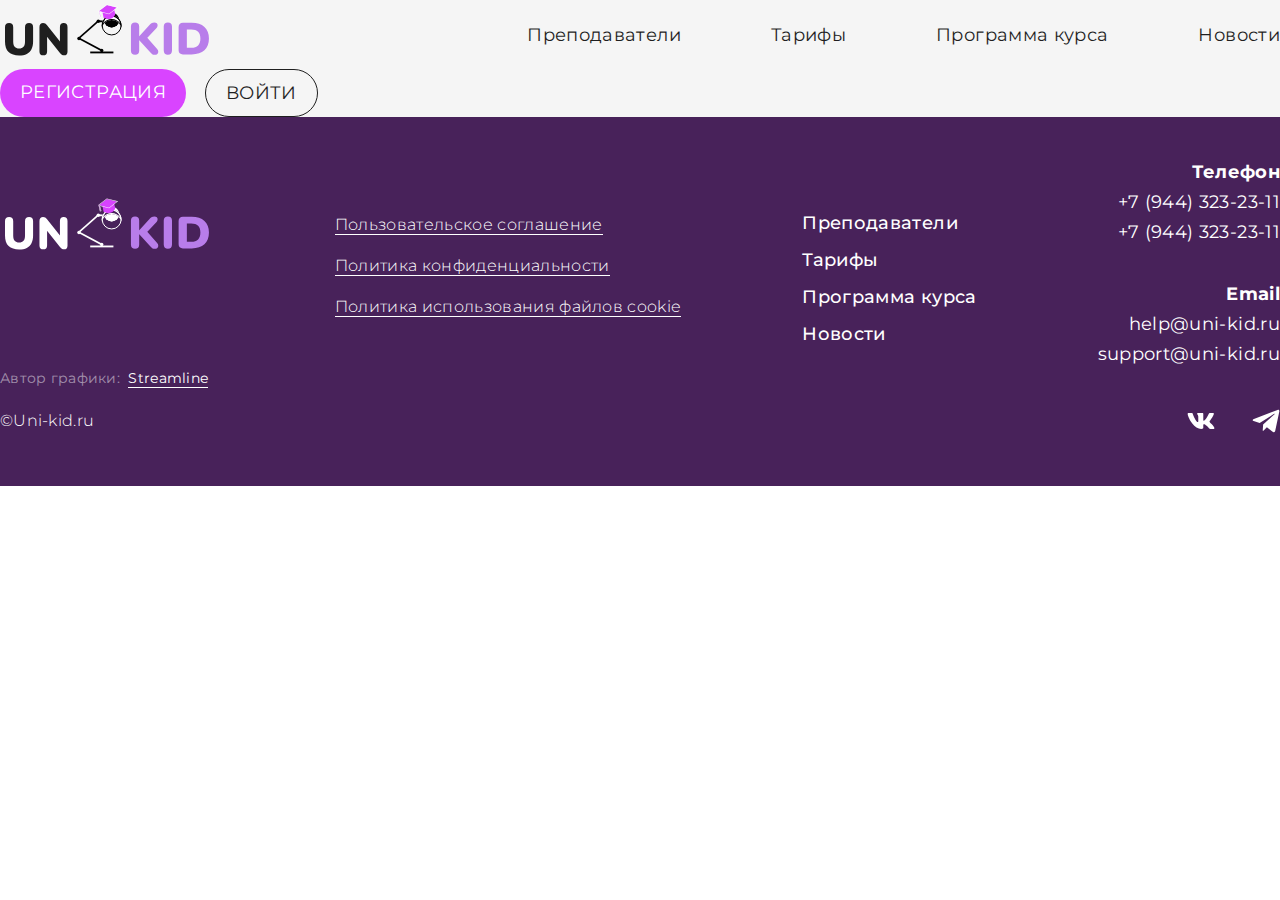
==== index.html @ da2b22bd "Вынес футер и хедер в компоненты, заготовки для других страниц" ====
<!doctype html>
<html lang="en">
<head>
    <meta charset="UTF-8">
    <meta name="viewport"
          content="width=device-width, user-scalable=no, initial-scale=1.0, maximum-scale=1.0, minimum-scale=1.0">
    <meta http-equiv="X-UA-Compatible" content="ie=edge">
    <title>UNKID</title>
    <link rel="stylesheet" href="./css/main.css">
</head>
<body>
<div class="wrapper">
    <div class="container">
        <header class="header">
            <div class="header__logo">
                <img src="./assets/svg/header-logo.svg" alt="Логотип">
            </div>
            <nav class="menu">
                <ul class="menu__list">
                    <li class="menu__item"><a href="#">Преподаватели</a></li>
                    <li class="menu__item"><a href="#">Тарифы</a></li>
                    <li class="menu__item"><a href="#">Программа курса</a></li>
                    <li class="menu__item"><a href="#">Новости</a></li>
                </ul>
            </nav>
            <div class="account">
                <a class="registration" href="#">Регистрация</a>
                <a class="sign-in" href="#">Войти</a>
            </div>
        </header>
        <main>
            <!--            <section>-->
            <!--                <div class="left-content">-->
            <!--                    <h1>Английский для детей</h1>-->
            <!--                </div>-->
            <!--                <div class="right-content">-->
            <!--                    <img src="./assets/images/image_1.svg" alt="">-->
            <!--                </div>-->

            <!--            </section>-->
        </main>
    </div>
    <footer class="footer">
        <div class="container footer__container">
            <div class="footer__info">
                <div class="footer__logo">
                    <img src="./assets/svg/footer-logo.svg" alt="Логотип">
                </div>
                <div class="author">
                    <p>Автор графики:&nbsp;&nbsp;<span>Streamline</span></p>
                    <p>&#169;Uni-kid.ru</p>
                </div>
            </div>
            <div class="policy">
                <ul class="policy__list">
                    <li class="policy__item"><a href="#">Пользовательское соглашение</a></li>
                    <li class="policy__item"><a href="#">Политика конфиденциальности</a></li>
                    <li class="policy__item"><a href="#">Политика использования файлов cookie</a></li>
                </ul>
            </div>
            <div class="menu">
                <ul class="menu__list">
                    <li class="menu__item"><a href="#">Преподаватели</a></li>
                    <li class="menu__item"><a href="#">Тарифы</a></li>
                    <li class="menu__item"><a href="#">Программа курса</a></li>
                    <li class="menu__item"><a href="#">Новости</a></li>
                </ul>
            </div>
            <div class="contacts">
                <div class="phone">
                    <p>Телефон</p>
                    <a href="tel:+7 (944) 323-23-11">+7 (944) 323-23-11</a>
                    <a href="tel:+7 (944) 323-23-11">+7 (944) 323-23-11</a>
                </div>
                <div class="email">
                    <p>Email</p>
                    <a href="mailto:help@uni-kid.ru">help@uni-kid.ru</a>
                    <a href="mailto:support@uni-kid.ru">support@uni-kid.ru</a>
                </div>
                <div class="social">
                    <a href="#">
                        <img src="./assets/svg/icon-vk.svg" alt="Вконтакте">
                    </a>
                    <a href="#">
                        <img src="./assets/svg/icon-tg.svg" alt="Телеграмм">
                    </a>
                </div>
            </div>
        </div>
    </footer>
</div>
</body>
</html>
---- css/main.css ----
@import url("https://fonts.googleapis.com/css2?family=Montserrat:wght@300;400;500;600;700&display=swap");
@import url("https://fonts.googleapis.com/css2?family=Nunito:wght@900&display=swap");
@import url("https://fonts.googleapis.com/css2?family=Rubik:wght@400;500;700&display=swap");
* {
  padding: 0;
  margin: 0;
  border: 0;
}

*,
*:before,
*:after {
  -moz-box-sizing: border-box;
  -webkit-box-sizing: border-box;
  box-sizing: border-box;
}

:focus,
:active {
  outline: none;
}

a:focus,
a:active {
  outline: none;
}

nav,
footer,
header,
aside {
  display: block;
}

html,
body {
  height: 100%;
  width: 100%;
  font-size: 100%;
  line-height: 1;
  font-size: 14px;
  -ms-text-size-adjust: 100%;
  -moz-text-size-adjust: 100%;
  -webkit-text-size-adjust: 100%;
}

input,
button,
textarea {
  font-family: inherit;
}

input::-ms-clear {
  display: none;
}

button {
  cursor: pointer;
}

button::-moz-focus-inner {
  padding: 0;
  border: 0;
}

a,
a:visited {
  text-decoration: none;
}

a:hover {
  text-decoration: none;
}

ul li {
  list-style: none;
}

img {
  vertical-align: top;
}

h1,
h2,
h3,
h4,
h5,
h6 {
  font-size: inherit;
  font-weight: inherit;
}

.header {
  display: flex;
  flex-wrap: wrap;
  align-items: center;
  justify-content: space-between;
  font-family: Montserrat, sans-serif;
}
.header .menu__list {
  display: flex;
  gap: 90px;
  flex-wrap: wrap;
}
.header .menu__list .menu__item a {
  font-weight: 400;
  font-size: 18px;
  line-height: 22px;
  letter-spacing: 0.02em;
  color: #1F1F1F;
}
.header .account {
  display: flex;
  flex-direction: row;
  flex-wrap: wrap;
  gap: 19px;
}
.header .account a {
  border-radius: 40px;
  padding: 12px 20px;
  letter-spacing: 0.02em;
  text-transform: uppercase;
  font-size: 18px;
  font-weight: 400;
  line-height: 22px;
}
.header .account .registration {
  color: #FFFFFF;
  background: #D944FF;
}
.header .account .sign-in {
  color: #1F1F1F;
  border: 1px solid #1F1F1F;
}

.footer {
  background-color: #48225A;
  font-family: Montserrat, sans-serif;
}
.footer .footer__container {
  display: flex;
  justify-content: space-between;
}
.footer .footer__logo {
  margin-top: 77px;
  margin-bottom: 104px;
}
.footer .author {
  letter-spacing: 0.02em;
}
.footer .author p:first-child {
  font-weight: 400;
  font-size: 14px;
  line-height: 22px;
  margin-bottom: 19px;
  color: rgba(255, 255, 255, 0.5);
}
.footer .author p span {
  color: #FFFFFF;
  border-bottom: 1px #FFFFFF solid;
}
.footer .author p:last-child {
  color: #FFFFFF;
  font-weight: 300;
  font-size: 16px;
  line-height: 25px;
}
.footer .policy {
  margin-top: 95px;
}
.footer .policy .policy__list {
  display: flex;
  flex-wrap: wrap;
  flex-direction: column;
  gap: 16px;
}
.footer .policy a {
  font-weight: 300;
  font-size: 16px;
  line-height: 25px;
  letter-spacing: 0.02em;
  border-bottom: 1px #FFFFFF solid;
  color: #FFFFFF;
}
.footer .menu {
  margin-top: 95px;
}
.footer .menu .menu__list {
  display: flex;
  flex-direction: column;
  gap: 15px;
  flex-wrap: wrap;
}
.footer .menu .menu__list a {
  color: #FFFFFF;
  font-weight: 500;
  font-size: 18px;
  line-height: 22px;
  letter-spacing: 0.02em;
}
.footer .contacts {
  margin-bottom: 53px;
}
.footer .contacts p {
  font-size: 18px;
  line-height: 30px;
  text-align: right;
  letter-spacing: 0.02em;
  color: #FFFFFF;
  font-weight: 700;
}
.footer .contacts .phone {
  margin: 40px 0 32px 0;
}
.footer .contacts .email {
  margin-bottom: 40px;
}
.footer .contacts .phone a,
.footer .contacts .email a {
  display: block;
  font-weight: 400;
  font-size: 18px;
  line-height: 30px;
  text-align: right;
  letter-spacing: 0.02em;
  color: #FFFFFF;
}
.footer .contacts .social {
  display: flex;
  flex-wrap: wrap;
  gap: 37.5px;
  align-items: center;
  justify-content: right;
}

.wrapper {
  background-color: #F5F5F5;
}

.container {
  max-width: 1550px;
  margin: 0 auto;
}

/*# sourceMappingURL=main.css.map */
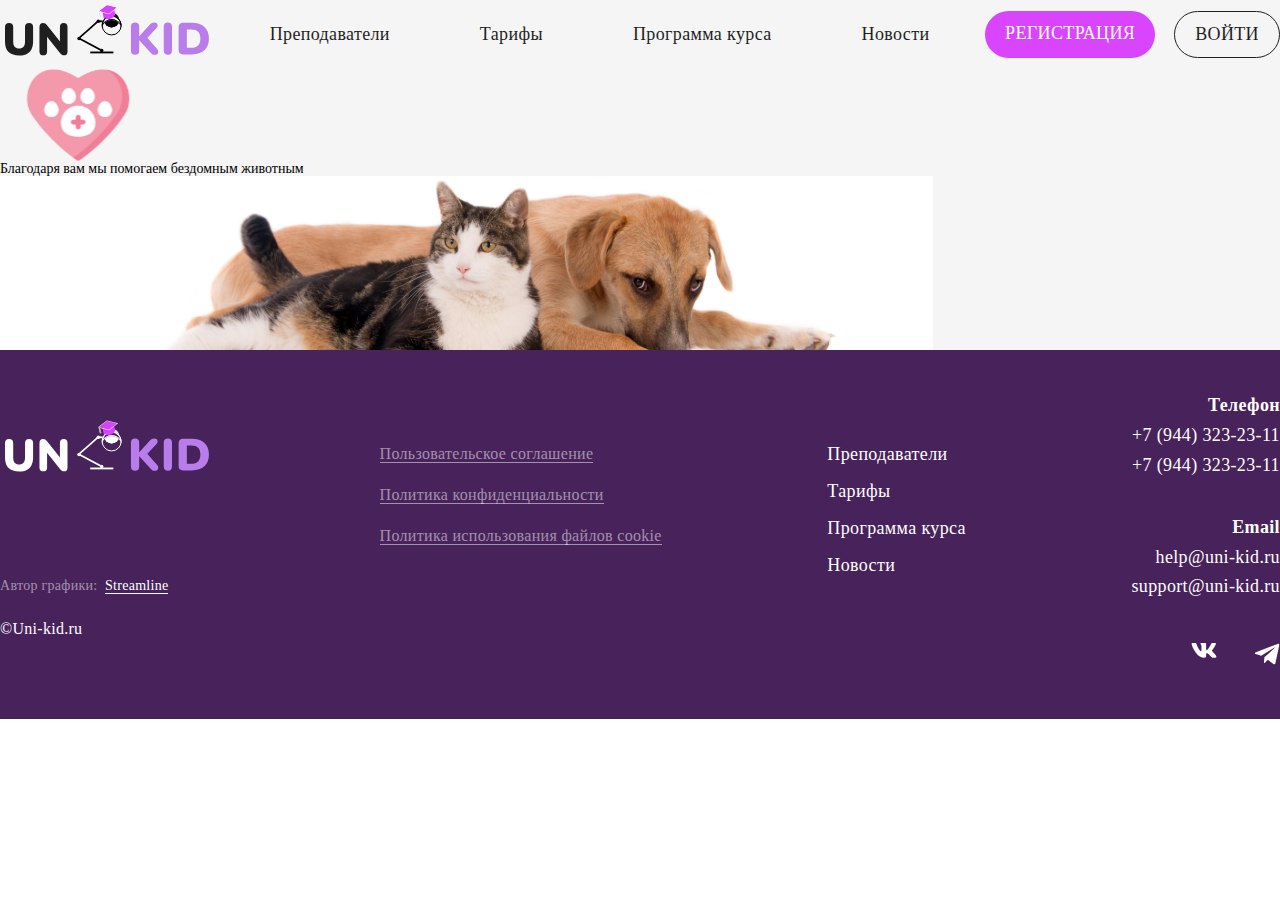
==== commit eb00199e: "Исправил подключение шрифтов, перевёл иконки в svg-sprites" ====
--- a/index.html
+++ b/index.html
@@ -10,8 +10,8 @@
 </head>
 <body>
 <div class="wrapper">
-    <div class="container">
-        <header class="header">
+    <header class="header">
+        <div class="header__container container">
             <div class="header__logo">
                 <img src="./assets/svg/header-logo.svg" alt="Логотип">
             </div>
@@ -24,24 +24,30 @@
                 </ul>
             </nav>
             <div class="account">
-                <a class="registration" href="#">Регистрация</a>
-                <a class="sign-in" href="#">Войти</a>
+                <div class="btn btn-primary">Регистрация</div>
+                <div class="btn btn-outline">Войти</div>
             </div>
-        </header>
-        <main>
-            <!--            <section>-->
-            <!--                <div class="left-content">-->
-            <!--                    <h1>Английский для детей</h1>-->
-            <!--                </div>-->
-            <!--                <div class="right-content">-->
-            <!--                    <img src="./assets/images/image_1.svg" alt="">-->
-            <!--                </div>-->
+        </div>
 
-            <!--            </section>-->
-        </main>
+    </header>
+    <main>
+        <div class="main__container container">
+
+        </div>
+    </main>
+    <div class="animals">
+        <div class="animals__container">
+            <div class="animals__left-content">
+                <img src="./assets/svg/heart.svg" alt="Сердце">
+                <p>Благодаря вам мы помогаем бездомным животным</p>
+            </div>
+            <div class="animals__right-content">
+                <img src="./assets/svg/cat-dog.svg" alt="Кошка и собака">
+            </div>
+        </div>
     </div>
     <footer class="footer">
-        <div class="container footer__container">
+        <div class=" footer__container container">
             <div class="footer__info">
                 <div class="footer__logo">
                     <img src="./assets/svg/footer-logo.svg" alt="Логотип">
@@ -78,11 +84,48 @@
                     <a href="mailto:support@uni-kid.ru">support@uni-kid.ru</a>
                 </div>
                 <div class="social">
-                    <a href="#">
-                        <img src="./assets/svg/icon-vk.svg" alt="Вконтакте">
+                    <a href="#vk">
+                        <svg style="display: none">
+                            <symbol id="vk" viewBox="0 0 28 24">
+                                <g>
+                                    <path d="M26.7723 1.13997C26.959 0.519975 26.7723 0.0653076 25.8897
+                                0.0653076H22.9657C22.2217 0.0653076 21.8817 0.458642 21.695 0.890642C21.695
+                                0.890642 20.2083 4.51597 18.1017 6.86664C17.4217 7.55064 17.111 7.76664 16.7403
+                                 7.76664C16.555 7.76664 16.2857 7.55064 16.2857 6.93064V1.13997C16.2857 0.395975
+                                 16.071 0.0653076 15.451 0.0653076H10.8563C10.3923 0.0653076 10.1123 0.409308
+                                 10.1123 0.737308C10.1123 1.44131 11.1657 1.60397 11.2737 3.58798V7.89197C11.2737
+                                  8.83464 11.1043 9.00664 10.731 9.00664C9.74033 9.00664 7.32966 5.36798 5.89899
+                                  1.20264C5.62033 0.393308 5.33899 0.0666415 4.59232 0.0666415H1.66966C0.833659
+                                   0.0666415 0.666992 0.459975 0.666992 0.891975C0.666992 1.66797 1.65766 5.50797
+                                    5.28166 10.5866C7.69766 14.0546 11.099 15.9346 14.1977 15.9346C16.055 15.9346
+                                    16.2843 15.5173 16.2843 14.7973V12.176C16.2843 11.3413 16.4617 11.1733 17.0497
+                                     11.1733C17.4817 11.1733 18.2257 11.392 19.9603 13.0626C21.9417 15.044 22.2697
+                                     15.9333 23.383 15.9333H26.3057C27.1403 15.9333 27.5577 15.516 27.3177 14.692C27.055
+                                      13.872 26.1083 12.6786 24.8523 11.2666C24.1697 10.4613 23.1497 9.59464 22.839
+                                       9.16131C22.4057 8.60264 22.531 8.35598 22.839 7.85998C22.8403 7.86131 26.4017
+                                       2.84531 26.7723 1.13997Z"/>
+                                </g>
+                            </symbol>
+                        </svg>
+                        <svg class="icon vk-icon">
+                            <use xlink:href="#vk"></use>
+                        </svg>
                     </a>
-                    <a href="#">
-                        <img src="./assets/svg/icon-tg.svg" alt="Телеграмм">
+                    <a href="#tg">
+                        <svg style="display: none">
+                            <symbol id="tg" viewBox="0 0 28 24">
+                                <g>
+                                    <path d="M25.5531 0.956004L1.91313 10.072C0.299801 10.72 0.309134 11.62 1.61713
+                            12.0213L7.68647 13.9147L21.7291 5.05467C22.3931 4.65067 22.9998 4.868 22.5011
+                            5.31067L11.1238 15.5787H11.1211L11.1238 15.58L10.7051 21.836C11.3185 21.836
+                            11.5891 21.5547 11.9331 21.2227L14.8811 18.356L21.0131 22.8853C22.1438 23.508
+                            22.9558 23.188 23.2371 21.8387L27.2625 2.868C27.6745 1.216 26.6318 0.468004 25.5531 0.956004Z"/>
+                                </g>
+                            </symbol>
+                        </svg>
+                        <svg class="icon tg-icon">
+                            <use xlink:href="#tg"></use>
+                        </svg>
                     </a>
                 </div>
             </div>
--- a/css/main.css
+++ b/css/main.css
@@ -1,6 +1,4 @@
-@import url("https://fonts.googleapis.com/css2?family=Montserrat:wght@300;400;500;600;700&display=swap");
-@import url("https://fonts.googleapis.com/css2?family=Nunito:wght@900&display=swap");
-@import url("https://fonts.googleapis.com/css2?family=Rubik:wght@400;500;700&display=swap");
+@charset "UTF-8";
 * {
   padding: 0;
   margin: 0;
@@ -90,147 +88,535 @@
   font-weight: inherit;
 }
 
-.header {
+@font-face {
+  font-family: "Montserrat SemiBold";
+  src: url("../fonts/Montserrat-SemiBold.eot");
+  src: local("☺"), url("../fonts/Montserrat-SemiBold.woff") format("woff"), url("../fonts/Montserrat-SemiBold.ttf") format("truetype"), url("../fonts/Montserrat-SemiBold.svg") format("svg");
+  font-weight: 600;
+  font-style: normal;
+}
+@font-face {
+  font-family: "Montserrat Bold";
+  src: url("../fonts/Montserrat-Bold.eot");
+  src: local("☺"), url("../fonts/Montserrat-Bold.woff") format("woff"), url("../fonts/Montserrat-Bold.ttf") format("truetype"), url("../fonts/Montserrat-Bold.svg") format("svg");
+  font-weight: 700;
+  font-style: normal;
+}
+@font-face {
+  font-family: "Montserrat Light";
+  src: url("../fonts/Montserrat-Light.eot");
+  src: local("☺"), url("../fonts/Montserrat-Light.woff") format("woff"), url("../fonts/Montserrat-Light.ttf") format("truetype"), url("../fonts/Montserrat-Light.svg") format("svg");
+  font-weight: 300;
+  font-style: normal;
+}
+@font-face {
+  font-family: "Montserrat Medium";
+  src: url("../fonts/Montserrat-Medium.eot");
+  src: local("☺"), url("../fonts/Montserrat-Medium.woff") format("woff"), url("../fonts/Montserrat-Medium.ttf") format("truetype"), url("../fonts/Montserrat-Medium.svg") format("svg");
+  font-weight: 500;
+  font-style: normal;
+}
+@font-face {
+  font-family: "Montserrat Regular";
+  src: url("../fonts/Montserrat-Regular.eot");
+  src: local("☺"), url("../fonts/Montserrat-Regular.woff") format("woff"), url("../fonts/Montserrat-Regular.ttf") format("truetype"), url("../fonts/Montserrat-Regular.svg") format("svg");
+  font-weight: normal;
+  font-style: normal;
+}
+@font-face {
+  font-family: "Nunito Black";
+  src: url("../fonts/Nunito-Black.eot");
+  src: local("☺"), url("../fonts/Nunito-Black.woff") format("woff"), url("../fonts/Nunito-Black.ttf") format("truetype"), url("../fonts/Nunito-Black.svg") format("svg");
+  font-weight: 900;
+  font-style: normal;
+}
+@font-face {
+  font-family: "Rubik Bold";
+  src: url("../fonts/Rubik-Bold.eot");
+  src: local("☺"), url("../fonts/Rubik-Bold.woff") format("woff"), url("../fonts/Rubik-Bold.ttf") format("truetype"), url("../fonts/Rubik-Bold.svg") format("svg");
+  font-weight: 700;
+  font-style: normal;
+}
+@font-face {
+  font-family: "Rubik Medium";
+  src: url("../fonts/Rubik-Medium.eot");
+  src: local("☺"), url("../fonts/Rubik-Medium.woff") format("woff"), url("../fonts/Rubik-Medium.ttf") format("truetype"), url("../fonts/Rubik-Medium.svg") format("svg");
+  font-weight: 500;
+  font-style: normal;
+}
+@font-face {
+  font-family: "Rubik Regular";
+  src: url("../fonts/Rubik-Regular.eot");
+  src: local("☺"), url("../fonts/Rubik-Regular.woff") format("woff"), url("../fonts/Rubik-Regular.ttf") format("truetype"), url("../fonts/Rubik-Regular.svg") format("svg");
+  font-weight: normal;
+  font-style: normal;
+}
+@font-face {
+  font-family: "Montserrat SemiBold";
+  src: url("../fonts/Montserrat-SemiBold.eot");
+  src: local("☺"), url("../fonts/Montserrat-SemiBold.woff") format("woff"), url("../fonts/Montserrat-SemiBold.ttf") format("truetype"), url("../fonts/Montserrat-SemiBold.svg") format("svg");
+  font-weight: 600;
+  font-style: normal;
+}
+@font-face {
+  font-family: "Montserrat Bold";
+  src: url("../fonts/Montserrat-Bold.eot");
+  src: local("☺"), url("../fonts/Montserrat-Bold.woff") format("woff"), url("../fonts/Montserrat-Bold.ttf") format("truetype"), url("../fonts/Montserrat-Bold.svg") format("svg");
+  font-weight: 700;
+  font-style: normal;
+}
+@font-face {
+  font-family: "Montserrat Light";
+  src: url("../fonts/Montserrat-Light.eot");
+  src: local("☺"), url("../fonts/Montserrat-Light.woff") format("woff"), url("../fonts/Montserrat-Light.ttf") format("truetype"), url("../fonts/Montserrat-Light.svg") format("svg");
+  font-weight: 300;
+  font-style: normal;
+}
+@font-face {
+  font-family: "Montserrat Medium";
+  src: url("../fonts/Montserrat-Medium.eot");
+  src: local("☺"), url("../fonts/Montserrat-Medium.woff") format("woff"), url("../fonts/Montserrat-Medium.ttf") format("truetype"), url("../fonts/Montserrat-Medium.svg") format("svg");
+  font-weight: 500;
+  font-style: normal;
+}
+@font-face {
+  font-family: "Montserrat Regular";
+  src: url("../fonts/Montserrat-Regular.eot");
+  src: local("☺"), url("../fonts/Montserrat-Regular.woff") format("woff"), url("../fonts/Montserrat-Regular.ttf") format("truetype"), url("../fonts/Montserrat-Regular.svg") format("svg");
+  font-weight: normal;
+  font-style: normal;
+}
+@font-face {
+  font-family: "Nunito Black";
+  src: url("../fonts/Nunito-Black.eot");
+  src: local("☺"), url("../fonts/Nunito-Black.woff") format("woff"), url("../fonts/Nunito-Black.ttf") format("truetype"), url("../fonts/Nunito-Black.svg") format("svg");
+  font-weight: 900;
+  font-style: normal;
+}
+@font-face {
+  font-family: "Rubik Bold";
+  src: url("../fonts/Rubik-Bold.eot");
+  src: local("☺"), url("../fonts/Rubik-Bold.woff") format("woff"), url("../fonts/Rubik-Bold.ttf") format("truetype"), url("../fonts/Rubik-Bold.svg") format("svg");
+  font-weight: 700;
+  font-style: normal;
+}
+@font-face {
+  font-family: "Rubik Medium";
+  src: url("../fonts/Rubik-Medium.eot");
+  src: local("☺"), url("../fonts/Rubik-Medium.woff") format("woff"), url("../fonts/Rubik-Medium.ttf") format("truetype"), url("../fonts/Rubik-Medium.svg") format("svg");
+  font-weight: 500;
+  font-style: normal;
+}
+@font-face {
+  font-family: "Rubik Regular";
+  src: url("../fonts/Rubik-Regular.eot");
+  src: local("☺"), url("../fonts/Rubik-Regular.woff") format("woff"), url("../fonts/Rubik-Regular.ttf") format("truetype"), url("../fonts/Rubik-Regular.svg") format("svg");
+  font-weight: normal;
+  font-style: normal;
+}
+@font-face {
+  font-family: "Montserrat SemiBold";
+  src: url("../fonts/Montserrat-SemiBold.eot");
+  src: local("☺"), url("../fonts/Montserrat-SemiBold.woff") format("woff"), url("../fonts/Montserrat-SemiBold.ttf") format("truetype"), url("../fonts/Montserrat-SemiBold.svg") format("svg");
+  font-weight: 600;
+  font-style: normal;
+}
+@font-face {
+  font-family: "Montserrat Bold";
+  src: url("../fonts/Montserrat-Bold.eot");
+  src: local("☺"), url("../fonts/Montserrat-Bold.woff") format("woff"), url("../fonts/Montserrat-Bold.ttf") format("truetype"), url("../fonts/Montserrat-Bold.svg") format("svg");
+  font-weight: 700;
+  font-style: normal;
+}
+@font-face {
+  font-family: "Montserrat Light";
+  src: url("../fonts/Montserrat-Light.eot");
+  src: local("☺"), url("../fonts/Montserrat-Light.woff") format("woff"), url("../fonts/Montserrat-Light.ttf") format("truetype"), url("../fonts/Montserrat-Light.svg") format("svg");
+  font-weight: 300;
+  font-style: normal;
+}
+@font-face {
+  font-family: "Montserrat Medium";
+  src: url("../fonts/Montserrat-Medium.eot");
+  src: local("☺"), url("../fonts/Montserrat-Medium.woff") format("woff"), url("../fonts/Montserrat-Medium.ttf") format("truetype"), url("../fonts/Montserrat-Medium.svg") format("svg");
+  font-weight: 500;
+  font-style: normal;
+}
+@font-face {
+  font-family: "Montserrat Regular";
+  src: url("../fonts/Montserrat-Regular.eot");
+  src: local("☺"), url("../fonts/Montserrat-Regular.woff") format("woff"), url("../fonts/Montserrat-Regular.ttf") format("truetype"), url("../fonts/Montserrat-Regular.svg") format("svg");
+  font-weight: normal;
+  font-style: normal;
+}
+@font-face {
+  font-family: "Nunito Black";
+  src: url("../fonts/Nunito-Black.eot");
+  src: local("☺"), url("../fonts/Nunito-Black.woff") format("woff"), url("../fonts/Nunito-Black.ttf") format("truetype"), url("../fonts/Nunito-Black.svg") format("svg");
+  font-weight: 900;
+  font-style: normal;
+}
+@font-face {
+  font-family: "Rubik Bold";
+  src: url("../fonts/Rubik-Bold.eot");
+  src: local("☺"), url("../fonts/Rubik-Bold.woff") format("woff"), url("../fonts/Rubik-Bold.ttf") format("truetype"), url("../fonts/Rubik-Bold.svg") format("svg");
+  font-weight: 700;
+  font-style: normal;
+}
+@font-face {
+  font-family: "Rubik Medium";
+  src: url("../fonts/Rubik-Medium.eot");
+  src: local("☺"), url("../fonts/Rubik-Medium.woff") format("woff"), url("../fonts/Rubik-Medium.ttf") format("truetype"), url("../fonts/Rubik-Medium.svg") format("svg");
+  font-weight: 500;
+  font-style: normal;
+}
+@font-face {
+  font-family: "Rubik Regular";
+  src: url("../fonts/Rubik-Regular.eot");
+  src: local("☺"), url("../fonts/Rubik-Regular.woff") format("woff"), url("../fonts/Rubik-Regular.ttf") format("truetype"), url("../fonts/Rubik-Regular.svg") format("svg");
+  font-weight: normal;
+  font-style: normal;
+}
+.header__container {
   display: flex;
-  flex-wrap: wrap;
   align-items: center;
   justify-content: space-between;
-  font-family: Montserrat, sans-serif;
-}
-.header .menu__list {
+}
+.header__container .menu__list {
   display: flex;
   gap: 90px;
-  flex-wrap: wrap;
-}
-.header .menu__list .menu__item a {
-  font-weight: 400;
+}
+.header__container .menu__list .menu__item a {
   font-size: 18px;
-  line-height: 22px;
+  line-height: 122.2%;
   letter-spacing: 0.02em;
   color: #1F1F1F;
 }
-.header .account {
+.header__container .account {
   display: flex;
-  flex-direction: row;
-  flex-wrap: wrap;
   gap: 19px;
 }
-.header .account a {
+
+@font-face {
+  font-family: "Montserrat SemiBold";
+  src: url("../fonts/Montserrat-SemiBold.eot");
+  src: local("☺"), url("../fonts/Montserrat-SemiBold.woff") format("woff"), url("../fonts/Montserrat-SemiBold.ttf") format("truetype"), url("../fonts/Montserrat-SemiBold.svg") format("svg");
+  font-weight: 600;
+  font-style: normal;
+}
+@font-face {
+  font-family: "Montserrat Bold";
+  src: url("../fonts/Montserrat-Bold.eot");
+  src: local("☺"), url("../fonts/Montserrat-Bold.woff") format("woff"), url("../fonts/Montserrat-Bold.ttf") format("truetype"), url("../fonts/Montserrat-Bold.svg") format("svg");
+  font-weight: 700;
+  font-style: normal;
+}
+@font-face {
+  font-family: "Montserrat Light";
+  src: url("../fonts/Montserrat-Light.eot");
+  src: local("☺"), url("../fonts/Montserrat-Light.woff") format("woff"), url("../fonts/Montserrat-Light.ttf") format("truetype"), url("../fonts/Montserrat-Light.svg") format("svg");
+  font-weight: 300;
+  font-style: normal;
+}
+@font-face {
+  font-family: "Montserrat Medium";
+  src: url("../fonts/Montserrat-Medium.eot");
+  src: local("☺"), url("../fonts/Montserrat-Medium.woff") format("woff"), url("../fonts/Montserrat-Medium.ttf") format("truetype"), url("../fonts/Montserrat-Medium.svg") format("svg");
+  font-weight: 500;
+  font-style: normal;
+}
+@font-face {
+  font-family: "Montserrat Regular";
+  src: url("../fonts/Montserrat-Regular.eot");
+  src: local("☺"), url("../fonts/Montserrat-Regular.woff") format("woff"), url("../fonts/Montserrat-Regular.ttf") format("truetype"), url("../fonts/Montserrat-Regular.svg") format("svg");
+  font-weight: normal;
+  font-style: normal;
+}
+@font-face {
+  font-family: "Nunito Black";
+  src: url("../fonts/Nunito-Black.eot");
+  src: local("☺"), url("../fonts/Nunito-Black.woff") format("woff"), url("../fonts/Nunito-Black.ttf") format("truetype"), url("../fonts/Nunito-Black.svg") format("svg");
+  font-weight: 900;
+  font-style: normal;
+}
+@font-face {
+  font-family: "Rubik Bold";
+  src: url("../fonts/Rubik-Bold.eot");
+  src: local("☺"), url("../fonts/Rubik-Bold.woff") format("woff"), url("../fonts/Rubik-Bold.ttf") format("truetype"), url("../fonts/Rubik-Bold.svg") format("svg");
+  font-weight: 700;
+  font-style: normal;
+}
+@font-face {
+  font-family: "Rubik Medium";
+  src: url("../fonts/Rubik-Medium.eot");
+  src: local("☺"), url("../fonts/Rubik-Medium.woff") format("woff"), url("../fonts/Rubik-Medium.ttf") format("truetype"), url("../fonts/Rubik-Medium.svg") format("svg");
+  font-weight: 500;
+  font-style: normal;
+}
+@font-face {
+  font-family: "Rubik Regular";
+  src: url("../fonts/Rubik-Regular.eot");
+  src: local("☺"), url("../fonts/Rubik-Regular.woff") format("woff"), url("../fonts/Rubik-Regular.ttf") format("truetype"), url("../fonts/Rubik-Regular.svg") format("svg");
+  font-weight: normal;
+  font-style: normal;
+}
+.footer {
+  background-color: #48225A;
+  padding: 41px 0 53px 0;
+}
+.footer .footer__container {
+  display: flex;
+  justify-content: space-between;
+  align-items: center;
+}
+.footer .footer__logo {
+  margin-bottom: 90px;
+}
+.footer .author {
+  letter-spacing: 0.02em;
+}
+.footer .author p:first-child {
+  font-size: 14px;
+  line-height: 157.5%;
+  margin-bottom: 19px;
+  color: rgba(255, 255, 255, 0.5);
+}
+.footer .author p span {
+  color: #FFFFFF;
+  border-bottom: 1px solid #FFFFFF;
+}
+.footer .author p:last-child {
+  color: #FFFFFF;
+  font-weight: 300;
+  font-size: 16px;
+  line-height: 157.5%;
+}
+.footer .policy .policy__list {
+  display: flex;
+  flex-direction: column;
+  gap: 16px;
+  margin-bottom: 68px;
+}
+.footer .policy a {
+  font-weight: 300;
+  font-size: 16px;
+  line-height: 157.5%;
+  letter-spacing: 0.02em;
+  color: rgba(255, 255, 255, 0.5);
+  border-bottom: 1px solid rgba(255, 255, 255, 0.5);
+}
+.footer .menu__list {
+  display: flex;
+  flex-direction: column;
+  gap: 15px;
+  margin-bottom: 36px;
+}
+.footer .menu__list a {
+  color: #FFFFFF;
+  font-weight: 500;
+  font-size: 18px;
+  line-height: 122.2%;
+  letter-spacing: 0.02em;
+}
+.footer .contacts p {
+  font-size: 18px;
+  line-height: 166%;
+  text-align: right;
+  letter-spacing: 0.02em;
+  color: #FFFFFF;
+  font-weight: 700;
+}
+.footer .contacts .phone {
+  margin: 0 0 32px 0;
+}
+.footer .contacts .email {
+  margin-bottom: 40px;
+}
+.footer .contacts .phone a,
+.footer .contacts .email a {
+  display: block;
+  font-size: 18px;
+  line-height: 166%;
+  text-align: right;
+  letter-spacing: 0.02em;
+  color: #FFFFFF;
+}
+.footer .contacts .social {
+  display: flex;
+  gap: 37px;
+  align-items: center;
+  justify-content: right;
+}
+
+@font-face {
+  font-family: "Montserrat SemiBold";
+  src: url("../fonts/Montserrat-SemiBold.eot");
+  src: local("☺"), url("../fonts/Montserrat-SemiBold.woff") format("woff"), url("../fonts/Montserrat-SemiBold.ttf") format("truetype"), url("../fonts/Montserrat-SemiBold.svg") format("svg");
+  font-weight: 600;
+  font-style: normal;
+}
+@font-face {
+  font-family: "Montserrat Bold";
+  src: url("../fonts/Montserrat-Bold.eot");
+  src: local("☺"), url("../fonts/Montserrat-Bold.woff") format("woff"), url("../fonts/Montserrat-Bold.ttf") format("truetype"), url("../fonts/Montserrat-Bold.svg") format("svg");
+  font-weight: 700;
+  font-style: normal;
+}
+@font-face {
+  font-family: "Montserrat Light";
+  src: url("../fonts/Montserrat-Light.eot");
+  src: local("☺"), url("../fonts/Montserrat-Light.woff") format("woff"), url("../fonts/Montserrat-Light.ttf") format("truetype"), url("../fonts/Montserrat-Light.svg") format("svg");
+  font-weight: 300;
+  font-style: normal;
+}
+@font-face {
+  font-family: "Montserrat Medium";
+  src: url("../fonts/Montserrat-Medium.eot");
+  src: local("☺"), url("../fonts/Montserrat-Medium.woff") format("woff"), url("../fonts/Montserrat-Medium.ttf") format("truetype"), url("../fonts/Montserrat-Medium.svg") format("svg");
+  font-weight: 500;
+  font-style: normal;
+}
+@font-face {
+  font-family: "Montserrat Regular";
+  src: url("../fonts/Montserrat-Regular.eot");
+  src: local("☺"), url("../fonts/Montserrat-Regular.woff") format("woff"), url("../fonts/Montserrat-Regular.ttf") format("truetype"), url("../fonts/Montserrat-Regular.svg") format("svg");
+  font-weight: normal;
+  font-style: normal;
+}
+@font-face {
+  font-family: "Nunito Black";
+  src: url("../fonts/Nunito-Black.eot");
+  src: local("☺"), url("../fonts/Nunito-Black.woff") format("woff"), url("../fonts/Nunito-Black.ttf") format("truetype"), url("../fonts/Nunito-Black.svg") format("svg");
+  font-weight: 900;
+  font-style: normal;
+}
+@font-face {
+  font-family: "Rubik Bold";
+  src: url("../fonts/Rubik-Bold.eot");
+  src: local("☺"), url("../fonts/Rubik-Bold.woff") format("woff"), url("../fonts/Rubik-Bold.ttf") format("truetype"), url("../fonts/Rubik-Bold.svg") format("svg");
+  font-weight: 700;
+  font-style: normal;
+}
+@font-face {
+  font-family: "Rubik Medium";
+  src: url("../fonts/Rubik-Medium.eot");
+  src: local("☺"), url("../fonts/Rubik-Medium.woff") format("woff"), url("../fonts/Rubik-Medium.ttf") format("truetype"), url("../fonts/Rubik-Medium.svg") format("svg");
+  font-weight: 500;
+  font-style: normal;
+}
+@font-face {
+  font-family: "Rubik Regular";
+  src: url("../fonts/Rubik-Regular.eot");
+  src: local("☺"), url("../fonts/Rubik-Regular.woff") format("woff"), url("../fonts/Rubik-Regular.ttf") format("truetype"), url("../fonts/Rubik-Regular.svg") format("svg");
+  font-weight: normal;
+  font-style: normal;
+}
+.btn {
   border-radius: 40px;
   padding: 12px 20px;
   letter-spacing: 0.02em;
   text-transform: uppercase;
   font-size: 18px;
-  font-weight: 400;
-  line-height: 22px;
-}
-.header .account .registration {
+  line-height: 122.2%;
+  cursor: pointer;
+}
+
+.btn-primary {
   color: #FFFFFF;
   background: #D944FF;
 }
-.header .account .sign-in {
+
+.btn-outline {
   color: #1F1F1F;
   border: 1px solid #1F1F1F;
 }
 
-.footer {
-  background-color: #48225A;
-  font-family: Montserrat, sans-serif;
-}
-.footer .footer__container {
-  display: flex;
-  justify-content: space-between;
-}
-.footer .footer__logo {
-  margin-top: 77px;
-  margin-bottom: 104px;
-}
-.footer .author {
-  letter-spacing: 0.02em;
-}
-.footer .author p:first-child {
-  font-weight: 400;
-  font-size: 14px;
-  line-height: 22px;
-  margin-bottom: 19px;
-  color: rgba(255, 255, 255, 0.5);
-}
-.footer .author p span {
-  color: #FFFFFF;
-  border-bottom: 1px #FFFFFF solid;
-}
-.footer .author p:last-child {
-  color: #FFFFFF;
-  font-weight: 300;
-  font-size: 16px;
-  line-height: 25px;
-}
-.footer .policy {
-  margin-top: 95px;
-}
-.footer .policy .policy__list {
-  display: flex;
-  flex-wrap: wrap;
-  flex-direction: column;
-  gap: 16px;
-}
-.footer .policy a {
-  font-weight: 300;
-  font-size: 16px;
-  line-height: 25px;
-  letter-spacing: 0.02em;
-  border-bottom: 1px #FFFFFF solid;
-  color: #FFFFFF;
-}
-.footer .menu {
-  margin-top: 95px;
-}
-.footer .menu .menu__list {
-  display: flex;
-  flex-direction: column;
-  gap: 15px;
-  flex-wrap: wrap;
-}
-.footer .menu .menu__list a {
-  color: #FFFFFF;
-  font-weight: 500;
-  font-size: 18px;
-  line-height: 22px;
-  letter-spacing: 0.02em;
-}
-.footer .contacts {
-  margin-bottom: 53px;
-}
-.footer .contacts p {
-  font-size: 18px;
-  line-height: 30px;
-  text-align: right;
-  letter-spacing: 0.02em;
-  color: #FFFFFF;
-  font-weight: 700;
-}
-.footer .contacts .phone {
-  margin: 40px 0 32px 0;
-}
-.footer .contacts .email {
-  margin-bottom: 40px;
-}
-.footer .contacts .phone a,
-.footer .contacts .email a {
+.btn-circle {
+  background: #B87DEA;
+  border-radius: 1000px;
+}
+
+@font-face {
+  font-family: "Montserrat SemiBold";
+  src: url("../fonts/Montserrat-SemiBold.eot");
+  src: local("☺"), url("../fonts/Montserrat-SemiBold.woff") format("woff"), url("../fonts/Montserrat-SemiBold.ttf") format("truetype"), url("../fonts/Montserrat-SemiBold.svg") format("svg");
+  font-weight: 600;
+  font-style: normal;
+}
+@font-face {
+  font-family: "Montserrat Bold";
+  src: url("../fonts/Montserrat-Bold.eot");
+  src: local("☺"), url("../fonts/Montserrat-Bold.woff") format("woff"), url("../fonts/Montserrat-Bold.ttf") format("truetype"), url("../fonts/Montserrat-Bold.svg") format("svg");
+  font-weight: 700;
+  font-style: normal;
+}
+@font-face {
+  font-family: "Montserrat Light";
+  src: url("../fonts/Montserrat-Light.eot");
+  src: local("☺"), url("../fonts/Montserrat-Light.woff") format("woff"), url("../fonts/Montserrat-Light.ttf") format("truetype"), url("../fonts/Montserrat-Light.svg") format("svg");
+  font-weight: 300;
+  font-style: normal;
+}
+@font-face {
+  font-family: "Montserrat Medium";
+  src: url("../fonts/Montserrat-Medium.eot");
+  src: local("☺"), url("../fonts/Montserrat-Medium.woff") format("woff"), url("../fonts/Montserrat-Medium.ttf") format("truetype"), url("../fonts/Montserrat-Medium.svg") format("svg");
+  font-weight: 500;
+  font-style: normal;
+}
+@font-face {
+  font-family: "Montserrat Regular";
+  src: url("../fonts/Montserrat-Regular.eot");
+  src: local("☺"), url("../fonts/Montserrat-Regular.woff") format("woff"), url("../fonts/Montserrat-Regular.ttf") format("truetype"), url("../fonts/Montserrat-Regular.svg") format("svg");
+  font-weight: normal;
+  font-style: normal;
+}
+@font-face {
+  font-family: "Nunito Black";
+  src: url("../fonts/Nunito-Black.eot");
+  src: local("☺"), url("../fonts/Nunito-Black.woff") format("woff"), url("../fonts/Nunito-Black.ttf") format("truetype"), url("../fonts/Nunito-Black.svg") format("svg");
+  font-weight: 900;
+  font-style: normal;
+}
+@font-face {
+  font-family: "Rubik Bold";
+  src: url("../fonts/Rubik-Bold.eot");
+  src: local("☺"), url("../fonts/Rubik-Bold.woff") format("woff"), url("../fonts/Rubik-Bold.ttf") format("truetype"), url("../fonts/Rubik-Bold.svg") format("svg");
+  font-weight: 700;
+  font-style: normal;
+}
+@font-face {
+  font-family: "Rubik Medium";
+  src: url("../fonts/Rubik-Medium.eot");
+  src: local("☺"), url("../fonts/Rubik-Medium.woff") format("woff"), url("../fonts/Rubik-Medium.ttf") format("truetype"), url("../fonts/Rubik-Medium.svg") format("svg");
+  font-weight: 500;
+  font-style: normal;
+}
+@font-face {
+  font-family: "Rubik Regular";
+  src: url("../fonts/Rubik-Regular.eot");
+  src: local("☺"), url("../fonts/Rubik-Regular.woff") format("woff"), url("../fonts/Rubik-Regular.ttf") format("truetype"), url("../fonts/Rubik-Regular.svg") format("svg");
+  font-weight: normal;
+  font-style: normal;
+}
+.icon {
   display: block;
-  font-weight: 400;
-  font-size: 18px;
-  line-height: 30px;
-  text-align: right;
-  letter-spacing: 0.02em;
-  color: #FFFFFF;
-}
-.footer .contacts .social {
-  display: flex;
-  flex-wrap: wrap;
-  gap: 37.5px;
-  align-items: center;
-  justify-content: right;
+}
+
+.tg-icon {
+  fill: #FFFFFF;
+  width: 26px;
+  height: 22px;
+}
+
+.vk-icon {
+  fill: #FFFFFF;
+  width: 26px;
+  height: 24px;
+}
+
+body {
+  font-family: Montserrat Regular;
 }
 
 .wrapper {
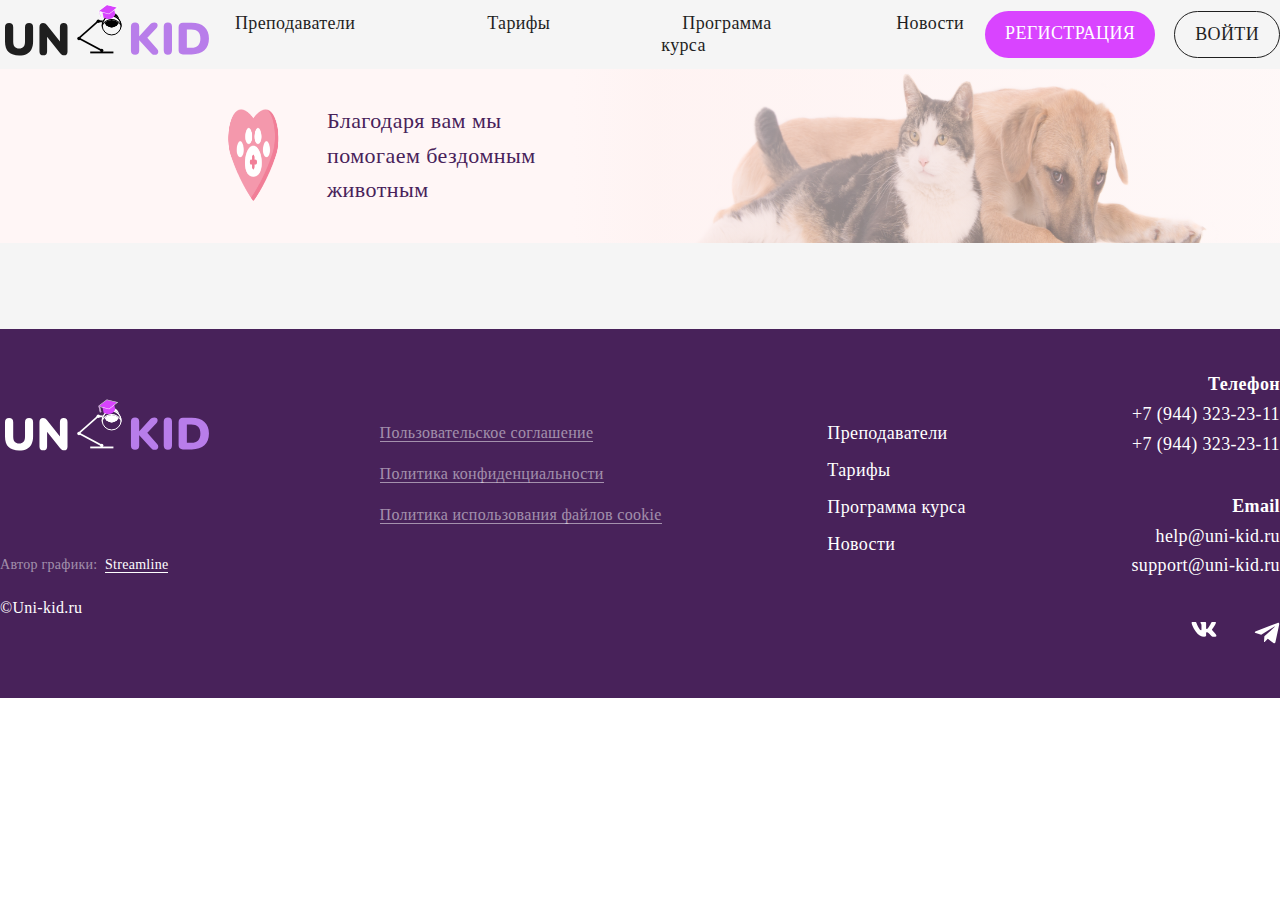
==== commit 77821c66: "Блок с помощью животным, ховеры в меню хедера" ====
--- a/index.html
+++ b/index.html
@@ -28,21 +28,22 @@
                 <div class="btn btn-outline">Войти</div>
             </div>
         </div>
-
     </header>
     <main>
         <div class="main__container container">
-
+<!--            <h1>Английский для детей</h1>-->
         </div>
     </main>
     <div class="animals">
         <div class="animals__container">
             <div class="animals__left-content">
-                <img src="./assets/svg/heart.svg" alt="Сердце">
+                <div class="animals__image-container">
+                    <img src="./assets/images/heart.png" alt="Сердце">
+                </div>
                 <p>Благодаря вам мы помогаем бездомным животным</p>
             </div>
             <div class="animals__right-content">
-                <img src="./assets/svg/cat-dog.svg" alt="Кошка и собака">
+                <img src="./assets/images/cat-dog.png" alt="Кошка и собака">
             </div>
         </div>
     </div>
--- a/css/main.css
+++ b/css/main.css
@@ -291,6 +291,13 @@
   line-height: 122.2%;
   letter-spacing: 0.02em;
   color: #1F1F1F;
+  padding: 10px 20px;
+  border: 1px solid transparent;
+}
+.header__container .menu__list .menu__item a:hover {
+  color: #D342F8;
+  border: 1px solid #D844FE;
+  border-radius: 20px;
 }
 .header__container .account {
   display: flex;
@@ -615,6 +622,370 @@
   height: 24px;
 }
 
+@font-face {
+  font-family: "Montserrat SemiBold";
+  src: url("../fonts/Montserrat-SemiBold.eot");
+  src: local("☺"), url("../fonts/Montserrat-SemiBold.woff") format("woff"), url("../fonts/Montserrat-SemiBold.ttf") format("truetype"), url("../fonts/Montserrat-SemiBold.svg") format("svg");
+  font-weight: 600;
+  font-style: normal;
+}
+@font-face {
+  font-family: "Montserrat Bold";
+  src: url("../fonts/Montserrat-Bold.eot");
+  src: local("☺"), url("../fonts/Montserrat-Bold.woff") format("woff"), url("../fonts/Montserrat-Bold.ttf") format("truetype"), url("../fonts/Montserrat-Bold.svg") format("svg");
+  font-weight: 700;
+  font-style: normal;
+}
+@font-face {
+  font-family: "Montserrat Light";
+  src: url("../fonts/Montserrat-Light.eot");
+  src: local("☺"), url("../fonts/Montserrat-Light.woff") format("woff"), url("../fonts/Montserrat-Light.ttf") format("truetype"), url("../fonts/Montserrat-Light.svg") format("svg");
+  font-weight: 300;
+  font-style: normal;
+}
+@font-face {
+  font-family: "Montserrat Medium";
+  src: url("../fonts/Montserrat-Medium.eot");
+  src: local("☺"), url("../fonts/Montserrat-Medium.woff") format("woff"), url("../fonts/Montserrat-Medium.ttf") format("truetype"), url("../fonts/Montserrat-Medium.svg") format("svg");
+  font-weight: 500;
+  font-style: normal;
+}
+@font-face {
+  font-family: "Montserrat Regular";
+  src: url("../fonts/Montserrat-Regular.eot");
+  src: local("☺"), url("../fonts/Montserrat-Regular.woff") format("woff"), url("../fonts/Montserrat-Regular.ttf") format("truetype"), url("../fonts/Montserrat-Regular.svg") format("svg");
+  font-weight: normal;
+  font-style: normal;
+}
+@font-face {
+  font-family: "Nunito Black";
+  src: url("../fonts/Nunito-Black.eot");
+  src: local("☺"), url("../fonts/Nunito-Black.woff") format("woff"), url("../fonts/Nunito-Black.ttf") format("truetype"), url("../fonts/Nunito-Black.svg") format("svg");
+  font-weight: 900;
+  font-style: normal;
+}
+@font-face {
+  font-family: "Rubik Bold";
+  src: url("../fonts/Rubik-Bold.eot");
+  src: local("☺"), url("../fonts/Rubik-Bold.woff") format("woff"), url("../fonts/Rubik-Bold.ttf") format("truetype"), url("../fonts/Rubik-Bold.svg") format("svg");
+  font-weight: 700;
+  font-style: normal;
+}
+@font-face {
+  font-family: "Rubik Medium";
+  src: url("../fonts/Rubik-Medium.eot");
+  src: local("☺"), url("../fonts/Rubik-Medium.woff") format("woff"), url("../fonts/Rubik-Medium.ttf") format("truetype"), url("../fonts/Rubik-Medium.svg") format("svg");
+  font-weight: 500;
+  font-style: normal;
+}
+@font-face {
+  font-family: "Rubik Regular";
+  src: url("../fonts/Rubik-Regular.eot");
+  src: local("☺"), url("../fonts/Rubik-Regular.woff") format("woff"), url("../fonts/Rubik-Regular.ttf") format("truetype"), url("../fonts/Rubik-Regular.svg") format("svg");
+  font-weight: normal;
+  font-style: normal;
+}
+.animals .animals__container {
+  display: flex;
+  align-items: center;
+  background: #FFF6F6;
+  margin-bottom: 86px;
+}
+.animals .animals__left-content {
+  display: flex;
+  align-items: center;
+  gap: 35px;
+  padding-left: 215px;
+}
+.animals .animals__left-content p {
+  font-family: Rubik Medium;
+  font-weight: 500;
+  font-size: 22px;
+  line-height: 157.5%;
+  letter-spacing: 0.02em;
+  color: #48225A;
+  max-width: 365px;
+}
+.animals .animals__left-content .animals__image-container {
+  width: 156px;
+  height: 93px;
+}
+.animals .animals__left-content .animals__image-container img {
+  width: 100%;
+  height: 100%;
+}
+.animals .animals__right-content {
+  position: relative;
+  width: 1103px;
+  height: 174px;
+}
+.animals .animals__right-content img {
+  width: 100%;
+  height: 100%;
+}
+.animals .animals__right-content:after {
+  content: "";
+  display: block;
+  position: absolute;
+  width: 100%;
+  height: 100%;
+  background: linear-gradient(90deg, #FFF6F6 0%, rgba(254, 237, 236, 0.65125) 11.77%, rgba(254, 237, 236, 0.4) 100%);
+  top: 0;
+  right: 0;
+}
+
+@font-face {
+  font-family: "Montserrat SemiBold";
+  src: url("../fonts/Montserrat-SemiBold.eot");
+  src: local("☺"), url("../fonts/Montserrat-SemiBold.woff") format("woff"), url("../fonts/Montserrat-SemiBold.ttf") format("truetype"), url("../fonts/Montserrat-SemiBold.svg") format("svg");
+  font-weight: 600;
+  font-style: normal;
+}
+@font-face {
+  font-family: "Montserrat Bold";
+  src: url("../fonts/Montserrat-Bold.eot");
+  src: local("☺"), url("../fonts/Montserrat-Bold.woff") format("woff"), url("../fonts/Montserrat-Bold.ttf") format("truetype"), url("../fonts/Montserrat-Bold.svg") format("svg");
+  font-weight: 700;
+  font-style: normal;
+}
+@font-face {
+  font-family: "Montserrat Light";
+  src: url("../fonts/Montserrat-Light.eot");
+  src: local("☺"), url("../fonts/Montserrat-Light.woff") format("woff"), url("../fonts/Montserrat-Light.ttf") format("truetype"), url("../fonts/Montserrat-Light.svg") format("svg");
+  font-weight: 300;
+  font-style: normal;
+}
+@font-face {
+  font-family: "Montserrat Medium";
+  src: url("../fonts/Montserrat-Medium.eot");
+  src: local("☺"), url("../fonts/Montserrat-Medium.woff") format("woff"), url("../fonts/Montserrat-Medium.ttf") format("truetype"), url("../fonts/Montserrat-Medium.svg") format("svg");
+  font-weight: 500;
+  font-style: normal;
+}
+@font-face {
+  font-family: "Montserrat Regular";
+  src: url("../fonts/Montserrat-Regular.eot");
+  src: local("☺"), url("../fonts/Montserrat-Regular.woff") format("woff"), url("../fonts/Montserrat-Regular.ttf") format("truetype"), url("../fonts/Montserrat-Regular.svg") format("svg");
+  font-weight: normal;
+  font-style: normal;
+}
+@font-face {
+  font-family: "Nunito Black";
+  src: url("../fonts/Nunito-Black.eot");
+  src: local("☺"), url("../fonts/Nunito-Black.woff") format("woff"), url("../fonts/Nunito-Black.ttf") format("truetype"), url("../fonts/Nunito-Black.svg") format("svg");
+  font-weight: 900;
+  font-style: normal;
+}
+@font-face {
+  font-family: "Rubik Bold";
+  src: url("../fonts/Rubik-Bold.eot");
+  src: local("☺"), url("../fonts/Rubik-Bold.woff") format("woff"), url("../fonts/Rubik-Bold.ttf") format("truetype"), url("../fonts/Rubik-Bold.svg") format("svg");
+  font-weight: 700;
+  font-style: normal;
+}
+@font-face {
+  font-family: "Rubik Medium";
+  src: url("../fonts/Rubik-Medium.eot");
+  src: local("☺"), url("../fonts/Rubik-Medium.woff") format("woff"), url("../fonts/Rubik-Medium.ttf") format("truetype"), url("../fonts/Rubik-Medium.svg") format("svg");
+  font-weight: 500;
+  font-style: normal;
+}
+@font-face {
+  font-family: "Rubik Regular";
+  src: url("../fonts/Rubik-Regular.eot");
+  src: local("☺"), url("../fonts/Rubik-Regular.woff") format("woff"), url("../fonts/Rubik-Regular.ttf") format("truetype"), url("../fonts/Rubik-Regular.svg") format("svg");
+  font-weight: normal;
+  font-style: normal;
+}
+@font-face {
+  font-family: "Montserrat SemiBold";
+  src: url("../fonts/Montserrat-SemiBold.eot");
+  src: local("☺"), url("../fonts/Montserrat-SemiBold.woff") format("woff"), url("../fonts/Montserrat-SemiBold.ttf") format("truetype"), url("../fonts/Montserrat-SemiBold.svg") format("svg");
+  font-weight: 600;
+  font-style: normal;
+}
+@font-face {
+  font-family: "Montserrat Bold";
+  src: url("../fonts/Montserrat-Bold.eot");
+  src: local("☺"), url("../fonts/Montserrat-Bold.woff") format("woff"), url("../fonts/Montserrat-Bold.ttf") format("truetype"), url("../fonts/Montserrat-Bold.svg") format("svg");
+  font-weight: 700;
+  font-style: normal;
+}
+@font-face {
+  font-family: "Montserrat Light";
+  src: url("../fonts/Montserrat-Light.eot");
+  src: local("☺"), url("../fonts/Montserrat-Light.woff") format("woff"), url("../fonts/Montserrat-Light.ttf") format("truetype"), url("../fonts/Montserrat-Light.svg") format("svg");
+  font-weight: 300;
+  font-style: normal;
+}
+@font-face {
+  font-family: "Montserrat Medium";
+  src: url("../fonts/Montserrat-Medium.eot");
+  src: local("☺"), url("../fonts/Montserrat-Medium.woff") format("woff"), url("../fonts/Montserrat-Medium.ttf") format("truetype"), url("../fonts/Montserrat-Medium.svg") format("svg");
+  font-weight: 500;
+  font-style: normal;
+}
+@font-face {
+  font-family: "Montserrat Regular";
+  src: url("../fonts/Montserrat-Regular.eot");
+  src: local("☺"), url("../fonts/Montserrat-Regular.woff") format("woff"), url("../fonts/Montserrat-Regular.ttf") format("truetype"), url("../fonts/Montserrat-Regular.svg") format("svg");
+  font-weight: normal;
+  font-style: normal;
+}
+@font-face {
+  font-family: "Nunito Black";
+  src: url("../fonts/Nunito-Black.eot");
+  src: local("☺"), url("../fonts/Nunito-Black.woff") format("woff"), url("../fonts/Nunito-Black.ttf") format("truetype"), url("../fonts/Nunito-Black.svg") format("svg");
+  font-weight: 900;
+  font-style: normal;
+}
+@font-face {
+  font-family: "Rubik Bold";
+  src: url("../fonts/Rubik-Bold.eot");
+  src: local("☺"), url("../fonts/Rubik-Bold.woff") format("woff"), url("../fonts/Rubik-Bold.ttf") format("truetype"), url("../fonts/Rubik-Bold.svg") format("svg");
+  font-weight: 700;
+  font-style: normal;
+}
+@font-face {
+  font-family: "Rubik Medium";
+  src: url("../fonts/Rubik-Medium.eot");
+  src: local("☺"), url("../fonts/Rubik-Medium.woff") format("woff"), url("../fonts/Rubik-Medium.ttf") format("truetype"), url("../fonts/Rubik-Medium.svg") format("svg");
+  font-weight: 500;
+  font-style: normal;
+}
+@font-face {
+  font-family: "Rubik Regular";
+  src: url("../fonts/Rubik-Regular.eot");
+  src: local("☺"), url("../fonts/Rubik-Regular.woff") format("woff"), url("../fonts/Rubik-Regular.ttf") format("truetype"), url("../fonts/Rubik-Regular.svg") format("svg");
+  font-weight: normal;
+  font-style: normal;
+}
+@font-face {
+  font-family: "Montserrat SemiBold";
+  src: url("../fonts/Montserrat-SemiBold.eot");
+  src: local("☺"), url("../fonts/Montserrat-SemiBold.woff") format("woff"), url("../fonts/Montserrat-SemiBold.ttf") format("truetype"), url("../fonts/Montserrat-SemiBold.svg") format("svg");
+  font-weight: 600;
+  font-style: normal;
+}
+@font-face {
+  font-family: "Montserrat Bold";
+  src: url("../fonts/Montserrat-Bold.eot");
+  src: local("☺"), url("../fonts/Montserrat-Bold.woff") format("woff"), url("../fonts/Montserrat-Bold.ttf") format("truetype"), url("../fonts/Montserrat-Bold.svg") format("svg");
+  font-weight: 700;
+  font-style: normal;
+}
+@font-face {
+  font-family: "Montserrat Light";
+  src: url("../fonts/Montserrat-Light.eot");
+  src: local("☺"), url("../fonts/Montserrat-Light.woff") format("woff"), url("../fonts/Montserrat-Light.ttf") format("truetype"), url("../fonts/Montserrat-Light.svg") format("svg");
+  font-weight: 300;
+  font-style: normal;
+}
+@font-face {
+  font-family: "Montserrat Medium";
+  src: url("../fonts/Montserrat-Medium.eot");
+  src: local("☺"), url("../fonts/Montserrat-Medium.woff") format("woff"), url("../fonts/Montserrat-Medium.ttf") format("truetype"), url("../fonts/Montserrat-Medium.svg") format("svg");
+  font-weight: 500;
+  font-style: normal;
+}
+@font-face {
+  font-family: "Montserrat Regular";
+  src: url("../fonts/Montserrat-Regular.eot");
+  src: local("☺"), url("../fonts/Montserrat-Regular.woff") format("woff"), url("../fonts/Montserrat-Regular.ttf") format("truetype"), url("../fonts/Montserrat-Regular.svg") format("svg");
+  font-weight: normal;
+  font-style: normal;
+}
+@font-face {
+  font-family: "Nunito Black";
+  src: url("../fonts/Nunito-Black.eot");
+  src: local("☺"), url("../fonts/Nunito-Black.woff") format("woff"), url("../fonts/Nunito-Black.ttf") format("truetype"), url("../fonts/Nunito-Black.svg") format("svg");
+  font-weight: 900;
+  font-style: normal;
+}
+@font-face {
+  font-family: "Rubik Bold";
+  src: url("../fonts/Rubik-Bold.eot");
+  src: local("☺"), url("../fonts/Rubik-Bold.woff") format("woff"), url("../fonts/Rubik-Bold.ttf") format("truetype"), url("../fonts/Rubik-Bold.svg") format("svg");
+  font-weight: 700;
+  font-style: normal;
+}
+@font-face {
+  font-family: "Rubik Medium";
+  src: url("../fonts/Rubik-Medium.eot");
+  src: local("☺"), url("../fonts/Rubik-Medium.woff") format("woff"), url("../fonts/Rubik-Medium.ttf") format("truetype"), url("../fonts/Rubik-Medium.svg") format("svg");
+  font-weight: 500;
+  font-style: normal;
+}
+@font-face {
+  font-family: "Rubik Regular";
+  src: url("../fonts/Rubik-Regular.eot");
+  src: local("☺"), url("../fonts/Rubik-Regular.woff") format("woff"), url("../fonts/Rubik-Regular.ttf") format("truetype"), url("../fonts/Rubik-Regular.svg") format("svg");
+  font-weight: normal;
+  font-style: normal;
+}
+@font-face {
+  font-family: "Montserrat SemiBold";
+  src: url("../fonts/Montserrat-SemiBold.eot");
+  src: local("☺"), url("../fonts/Montserrat-SemiBold.woff") format("woff"), url("../fonts/Montserrat-SemiBold.ttf") format("truetype"), url("../fonts/Montserrat-SemiBold.svg") format("svg");
+  font-weight: 600;
+  font-style: normal;
+}
+@font-face {
+  font-family: "Montserrat Bold";
+  src: url("../fonts/Montserrat-Bold.eot");
+  src: local("☺"), url("../fonts/Montserrat-Bold.woff") format("woff"), url("../fonts/Montserrat-Bold.ttf") format("truetype"), url("../fonts/Montserrat-Bold.svg") format("svg");
+  font-weight: 700;
+  font-style: normal;
+}
+@font-face {
+  font-family: "Montserrat Light";
+  src: url("../fonts/Montserrat-Light.eot");
+  src: local("☺"), url("../fonts/Montserrat-Light.woff") format("woff"), url("../fonts/Montserrat-Light.ttf") format("truetype"), url("../fonts/Montserrat-Light.svg") format("svg");
+  font-weight: 300;
+  font-style: normal;
+}
+@font-face {
+  font-family: "Montserrat Medium";
+  src: url("../fonts/Montserrat-Medium.eot");
+  src: local("☺"), url("../fonts/Montserrat-Medium.woff") format("woff"), url("../fonts/Montserrat-Medium.ttf") format("truetype"), url("../fonts/Montserrat-Medium.svg") format("svg");
+  font-weight: 500;
+  font-style: normal;
+}
+@font-face {
+  font-family: "Montserrat Regular";
+  src: url("../fonts/Montserrat-Regular.eot");
+  src: local("☺"), url("../fonts/Montserrat-Regular.woff") format("woff"), url("../fonts/Montserrat-Regular.ttf") format("truetype"), url("../fonts/Montserrat-Regular.svg") format("svg");
+  font-weight: normal;
+  font-style: normal;
+}
+@font-face {
+  font-family: "Nunito Black";
+  src: url("../fonts/Nunito-Black.eot");
+  src: local("☺"), url("../fonts/Nunito-Black.woff") format("woff"), url("../fonts/Nunito-Black.ttf") format("truetype"), url("../fonts/Nunito-Black.svg") format("svg");
+  font-weight: 900;
+  font-style: normal;
+}
+@font-face {
+  font-family: "Rubik Bold";
+  src: url("../fonts/Rubik-Bold.eot");
+  src: local("☺"), url("../fonts/Rubik-Bold.woff") format("woff"), url("../fonts/Rubik-Bold.ttf") format("truetype"), url("../fonts/Rubik-Bold.svg") format("svg");
+  font-weight: 700;
+  font-style: normal;
+}
+@font-face {
+  font-family: "Rubik Medium";
+  src: url("../fonts/Rubik-Medium.eot");
+  src: local("☺"), url("../fonts/Rubik-Medium.woff") format("woff"), url("../fonts/Rubik-Medium.ttf") format("truetype"), url("../fonts/Rubik-Medium.svg") format("svg");
+  font-weight: 500;
+  font-style: normal;
+}
+@font-face {
+  font-family: "Rubik Regular";
+  src: url("../fonts/Rubik-Regular.eot");
+  src: local("☺"), url("../fonts/Rubik-Regular.woff") format("woff"), url("../fonts/Rubik-Regular.ttf") format("truetype"), url("../fonts/Rubik-Regular.svg") format("svg");
+  font-weight: normal;
+  font-style: normal;
+}
 body {
   font-family: Montserrat Regular;
 }
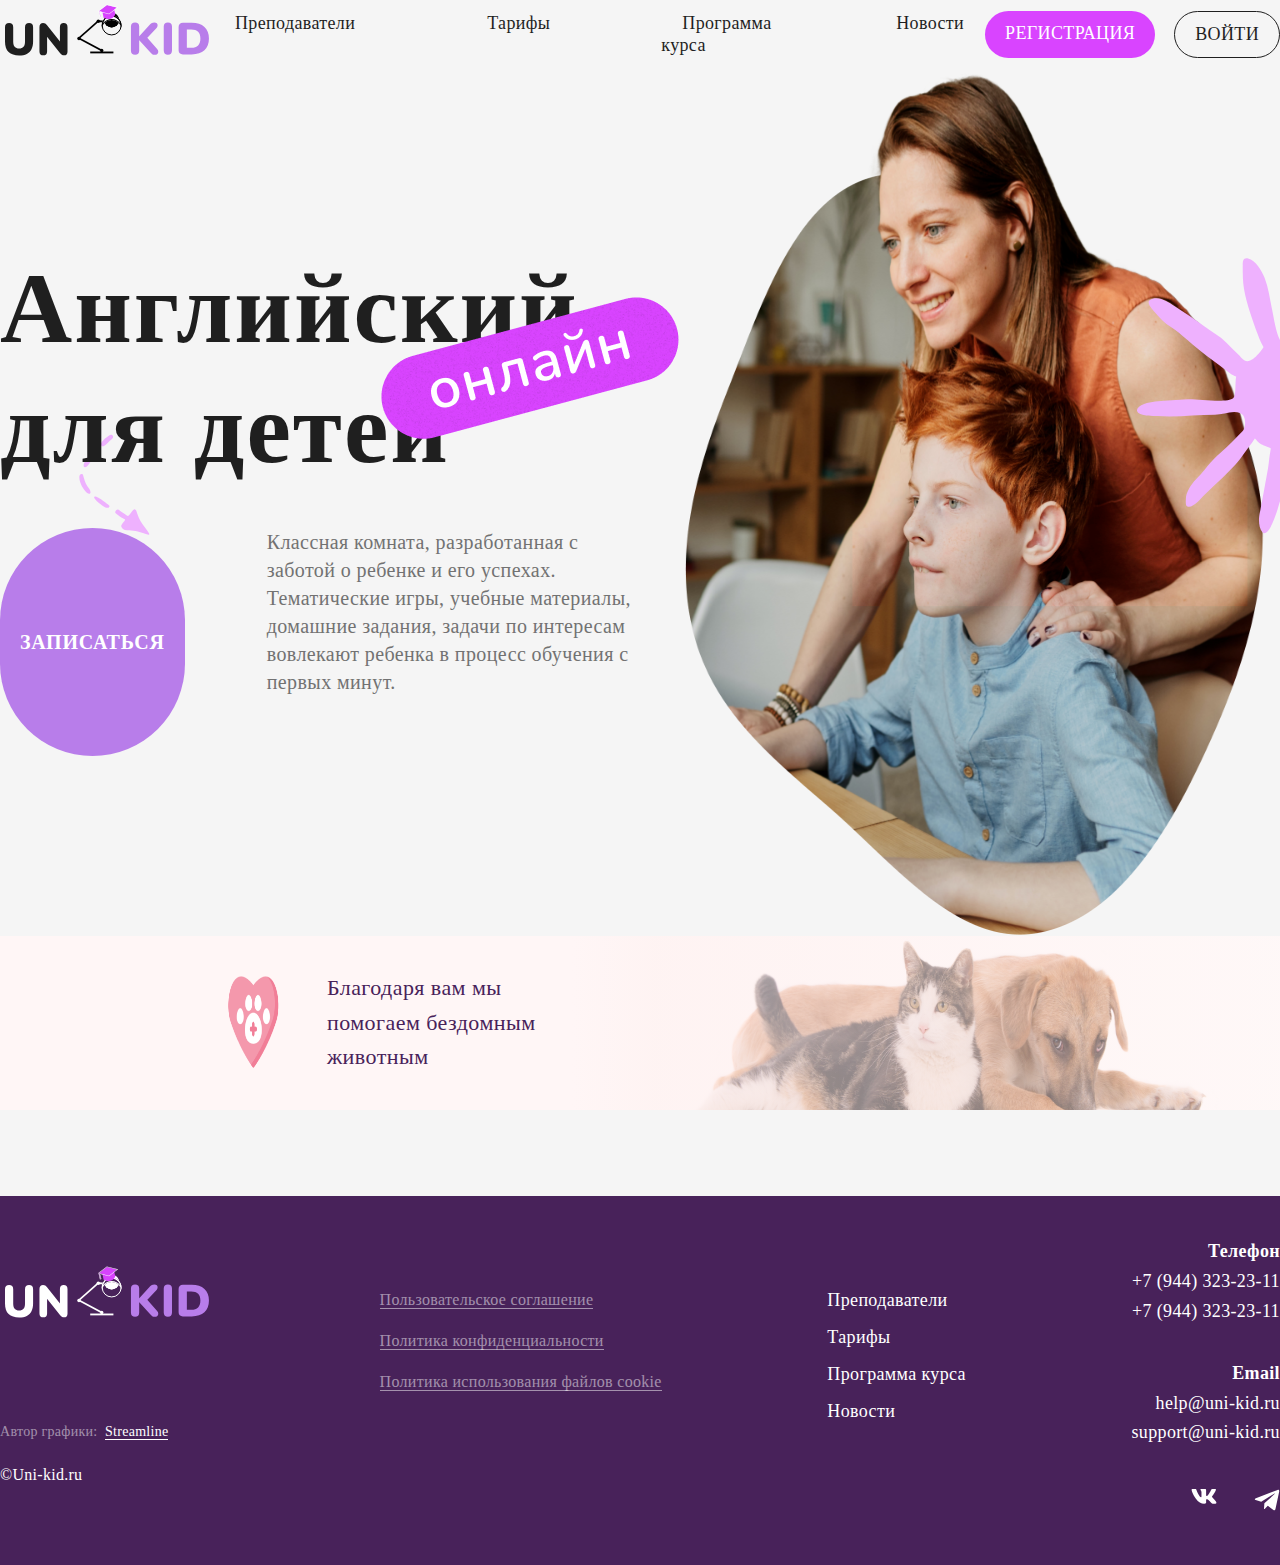
==== commit ed34d693: "Блок на главной 'Английский для детей'" ====
--- a/index.html
+++ b/index.html
@@ -29,11 +29,126 @@
             </div>
         </div>
     </header>
-    <main>
+    <main class="main">
+        <svg style="display: none">
+            <symbol id="left-arrow" viewBox="0 0 195 195">
+                <g>
+                    <path fill-rule="evenodd" clip-rule="evenodd"
+                          d="M100.047 14.7011C97.5463 12.7676 95.8372 13.4616 88.1313 19.4242C82.5515 23.7332
+                          79.4233 26.6885 79.4894 27.6309C79.6858 29.864 83.2941 31.3588 85.6015 29.4196C88.1379
+                          27.2579 93.6217 22.6245 95.7239 20.9393C101.232 16.3374 101.579 15.877 100.047
+                          14.7011ZM73.2489 33.6289C70.0873 33.1864 58.8765 43.3807 59.5023 46.1829C60.2967 49.8005
+                          63.8195 49.0777 68.1392 44.4792C70.8004 41.6281 72.9098 39.6894 74.6165 38.2034C76.3232
+                           36.7173 75.4677 33.9394 73.2489 33.6289ZM52.3168 54.0846C49.748 53.2444 43.9674 59.3916
+                           38.9158 68.412C34.5419 76.2265 39.5075 78.7312 44.4921 71.2001C46.8976 67.5497 50.8578
+                           61.883 53.3121 58.6918C55.3399 55.9217 55.1312 54.9875 52.3168 54.0846ZM104.162
+                           130.564C103.044 129.87 102.111 130.673 98.2831 135.396C96.5703 137.532 94.9752
+                           139.232 94.7611 139.145C94.2935 139.051 84.5081 132.394 82.6188 130.942C80.9675
+                           129.608 76.701 133.422 78.8932 135.539C80.6089 137.221 86.8231 141.512 89.393
+                           142.748C91.7488 143.898 91.7477 143.502 89.2068 146.907C86.1452 151.003 85.8379 151.582
+                            86.158 152.73C86.9979 155.619 90.0293 157.598 93.5382 157.58C101.174 157.575 107.443
+                            158.848 118.171 162.611C124.236 164.733 124.162 163.648 117.65 155.017C111.949 147.461
+                             108.908 142.115 107.11 136.377C105.671 131.708 105.472 131.313 104.162 130.564ZM69.3329
+                              124.445C68.8725 124.098 66.5705 122.362 64.2446 120.594C49.9956 109.664 48.0039 113.995
+                              54.1661 119.466C63.044 127.354 67.542 129.765 70.0081 127.904C71.3043 126.926 71.0552
+                               125.676 69.3329 124.445ZM34.5734 84.4879C29.6312 84.6446 31.1182 95.0326 37.4658
+                               104.432C43.6941 113.674 49.1986 110.712 44.2117 103.51C40.6405 98.3164 38.9513 94.828
+                                37.5422 89.5408C36.2296 84.7762 36.0228 84.4363 34.5734 84.4879Z"/>
+                </g>
+            </symbol>
+        </svg>
+        <svg class="left-arrow">
+            <use xlink:href="#left-arrow"></use>
+        </svg>
         <div class="main__container container">
-<!--            <h1>Английский для детей</h1>-->
+            <div class="main__flex-container-first">
+                <div class="main__image-container-online">
+                    <img src="./assets/images/main-online-image.png" alt="Онлайн">
+                </div>
+                <h1>Английский для детей</h1>
+                <div class="main__flex-container">
+                    <div class="btn btn-circle">Записаться</div>
+                    <p class="main__description description">
+                        Классная комната, разработанная с заботой о ребенке и его успехах. Тематические игры, учебные
+                        материалы,
+                        домашние задания, задачи по интересам вовлекают ребенка в процесс обучения с первых минут.
+                    </p>
+                </div>
+            </div>
+            <div class="main__image-container">
+                <img src="./assets/images/main-page-image.png" alt="">
+                <svg style="display: none">
+                    <symbol id="sun" viewBox="0 0 289 294">
+                        <g>
+                            <path
+                                  d="M143.934 96.623C147.47 103.769 159.258 105.71 160.393 96.623C161.529 87.5355
+                                   164.277 73.1147 166.514 64.1606C170.975 46.321 171.577 26.7897 181.604 11.0335C184.216
+                                    6.92727 188.243 -3.15396 195.123 0.973117C197.737 2.54187 197.9 6.89809 198.266
+                                     9.46059C199.487 18.0168 198.131 26.346 196.064 34.6106C192.354 49.4585 188.943
+                                     65.4085 184.118 79.8793C182.706 84.1189 179.089 96.623 178.146 100.313C176.618
+                                     106.285 186.475 108.954 189.15 111.629C189.15 111.629 194.052 107.983 194.493
+                                     107.542C199.131 102.904 202.825 97.5105 207.696 93.0813C210.902 90.1668 212.795
+                                     86.598 215.556 83.3355C224.945 72.2397 238.312 60.7501 251.079 53.7855C255.42
+                                      51.4189 262.389 45.3627 267.739 47.4981C273.487 49.7939 268.785 57.3439 268.008
+                                       58.7522C264.566 64.998 256.468 71.1418 250.502 77.9605C239.198 90.8813 229.868
+                                       97.5667 213.983 110.685C210.716 113.385 204.75 118.058 204.75 122.631C204.75
+                                       127.204 208.01 133.633 208.01 145.894C208.01 147.63 211.81 145.367 212.412
+                                        145.265C217.208 144.467 222.048 144.069 226.873 143.379C241.862 141.238 257.135
+                                         140.444 272.141 141.808C278.645 142.398 285.662 143.071 288.802 149.352C289.725
+                                          151.2 287.185 154.644 286.145 154.99C280.55 156.854 271.235 156.088 265.475
+                                          156.983C255.854 158.477 239.723 160.829 225.614 162.242C220.804 162.723
+                                           216.627 162.931 212.098 164.442C211.381 164.679 208.218 165.388 208.01
+                                            166.013C207.633 167.144 201.489 181.269 204.75 184.801C208.01 188.333
+                                             225.686 205.911 234.102 212.225C244.75 220.21 252.952 231.279 260.823
+                                              241.775C263.048 244.74 268.385 251.908 262.395 253.406C255.631 255.096
+                                               245.716 245.923 241.333 242.09C233.104 234.889 197.008 198.077 189.15
+                                                195.877C185.593 194.881 180.618 197 179.089 197.765C174.796 199.91 181.706
+                                                214.25 182.548 216.94C188.087 234.669 193.439 254.198 196.064 272.581C196.86
+                                                 278.148 197.008 283.6 197.008 289.244C197.008 291.3 196.625 294.333 193.864
+                                                 293.644C188.239 292.237 185.862 284.423 183.177 280.127C169.582 258.375 172.37
+                                                  233.106 166.514 209.71C165.71 206.495 152.368 208.137 152.368 208.137C152.368
+                                                   208.137 152.368 212.767 152.368 213.481C152.368 218.646 151.537 223.467
+                                                    151.112 228.571C150.537 235.466 135.95 299.858 126.277 290.185C122.258
+                                                     286.167 122.421 276.769 123.448 271.639C126.498 256.387 129.152 241.048
+                                                     131.935 225.742C132.902 220.421 133.089 214.944 134.135 209.71C134.252
+                                                      209.133 134.764 205.623 134.764 205.623C134.764 205.623 127.844 202.746
+                                                       125.019 201.535C122.364 200.398 120.264 197.41 118.733 195.877C118.733
+                                                        195.877 117.314 197.848 117.16 198.077C116.129 199.623 115.11 200.975
+                                                         114.016 202.479C110.585 207.198 107.335 212.112 103.644 216.625C92.6665
+                                                          230.04 79.9165 240.665 67.8061 252.777C64.6249 255.956 56.5519
+                                                           266.314 50.8311 264.408C48.5124 263.635 49.2582 258.154 49.2582
+                                                            256.55C49.2582 250.235 54.6769 241.7 59.004 237.373C67.4686
+                                                             228.908 74.5436 217.944 83.8373 210.337C91.5394 204.035 99.454
+                                                              195.352 106.473 188.333C109.144 185.662 111.187 172.837 103.644
+                                                              170.1C95.8099 167.257 86.4479 171.985 78.4936 171.985C59.227 171.985
+                                                              39.7395 174.713 20.652 173.244C15.4957 172.848 5.82696 173.365 1.47489
+                                                               170.1C-2.01053 167.485 1.39989 163.531 4.30405 162.242C12.0936 158.779
+                                                                18.9707 158.594 27.2541 157.84C35.1124 157.125 42.9874 156.921 50.8311
+                                                                156.269C59.4121 155.552 90.6573 160.746 97.0436 154.99C100.06 152.271
+                                                                 98.5643 138.426 99.8706 133.633C99.8706 133.633 95.4081 131.7 93.8977
+                                                                 130.49C86.129 124.275 77.8373 118.181 69.6915 112.258C56.9207 102.969
+                                                                  45.5457 90.8334 32.2832 82.3939C26.407 78.6534 18.7946 70.0137 14.3645
+                                                                  64.4751C13.0416 62.8209 10.0707 58.4293 12.7916 56.6147C21.152 51.0418
+                                                                  31.0707 58.2939 37.9415 62.5876C48.3415 69.0876 58.5624 75.9314 68.4353
+                                                                   83.3355C75.2769 88.4689 83.7477 92.9918 89.8102 99.0543C94.3144 103.558
+                                                                   98.8227 108.065 103.329 112.571C104.204 113.448 105.98 116.025 108.358
+                                                                    117.288C116.451 121.584 127.535 103.769 127.535 103.769C127.535 103.769
+                                                                    125.775 100.879 125.019 99.3688C123.66 96.6501 122.602 93.7418 121.562
+                                                                    90.8813C116.314 76.4522 110.252 60.1168 107.729 44.9835C106.514 37.696
+                                                                    106.473 30.1356 106.473 22.6647C106.473 18.2543 106.185 13.5523 111.816
+                                                                     14.4918C119.404 15.7564 125.9 27.5377 128.477 33.9814C132.416 43.8293
+                                                                     133.504 54.1855 135.708 64.4751C138.135 75.8022 139.486 87.6314 143.934 96.623Z"
+                            />
+                        </g>
+                    </symbol>
+                </svg>
+                <svg class="sun">
+                    <use xlink:href="#sun"></use>
+                </svg>
+            </div>
         </div>
     </main>
+
     <div class="animals">
         <div class="animals__container">
             <div class="animals__left-content">
--- a/css/main.css
+++ b/css/main.css
@@ -541,6 +541,15 @@
 .btn-circle {
   background: #B87DEA;
   border-radius: 1000px;
+  font-weight: 600;
+  font-size: 20px;
+  line-height: 140%;
+  letter-spacing: 0.04em;
+  text-transform: uppercase;
+  color: #FFFFFF;
+  display: flex;
+  align-items: center;
+  justify-content: center;
 }
 
 @font-face {
@@ -685,6 +694,75 @@
   font-weight: normal;
   font-style: normal;
 }
+.main {
+  position: relative;
+}
+.main h1 {
+  font-family: Nunito Black;
+  font-weight: 900;
+  font-size: 100px;
+  line-height: 120%;
+  letter-spacing: 0.02em;
+  color: #1F1F1F;
+  max-width: 659px;
+}
+.main .main__container {
+  display: flex;
+  gap: 29px;
+  align-items: center;
+}
+.main .main__container .main__image-container {
+  width: 726px;
+  height: 867px;
+  position: relative;
+}
+.main .main__container .main__image-container img {
+  width: 100%;
+  height: 100%;
+}
+.main .main__flex-container-first {
+  display: flex;
+  flex-direction: column;
+  align-items: flex-start;
+  gap: 39px;
+  position: relative;
+}
+.main .main__flex-container-first .main__image-container-online {
+  width: 304px;
+  height: 84px;
+  border-radius: 300px;
+  position: absolute;
+  top: 39px;
+  right: -30px;
+}
+.main .main__flex-container {
+  display: flex;
+  justify-content: center;
+  align-items: flex-start;
+  gap: 82px;
+}
+.main .btn-circle {
+  width: 228px;
+  height: 228px;
+}
+.main .main__description {
+  max-width: 465px;
+}
+.main .left-arrow {
+  fill: #EEB1FE;
+  position: absolute;
+  top: 340px;
+  left: -20px;
+}
+.main .sun {
+  width: 289px;
+  height: 292px;
+  fill: #EEB1FE;
+  position: absolute;
+  top: 175px;
+  right: -145px;
+}
+
 .animals .animals__container {
   display: flex;
   align-items: center;
@@ -999,4 +1077,11 @@
   margin: 0 auto;
 }
 
+.description {
+  font-size: 20px;
+  line-height: 140%;
+  letter-spacing: 0.02em;
+  color: #727272;
+}
+
 /*# sourceMappingURL=main.css.map */
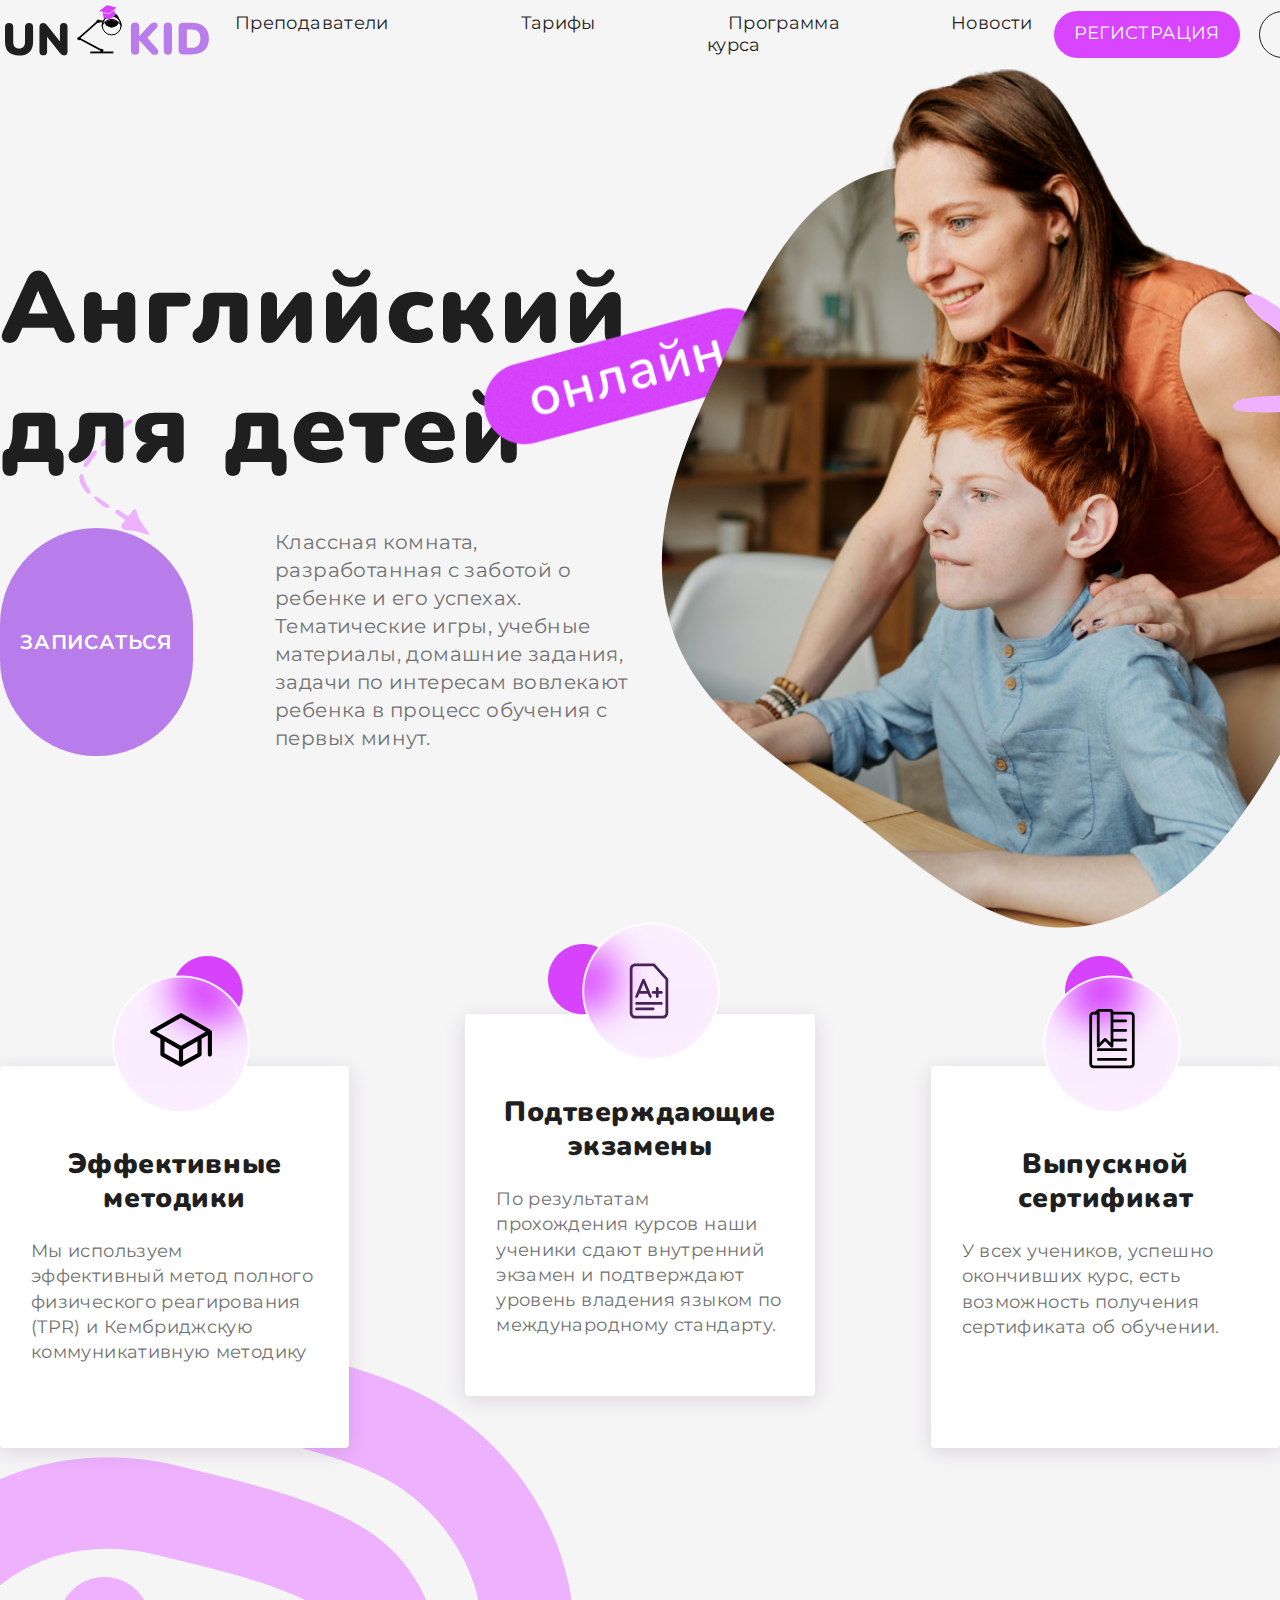
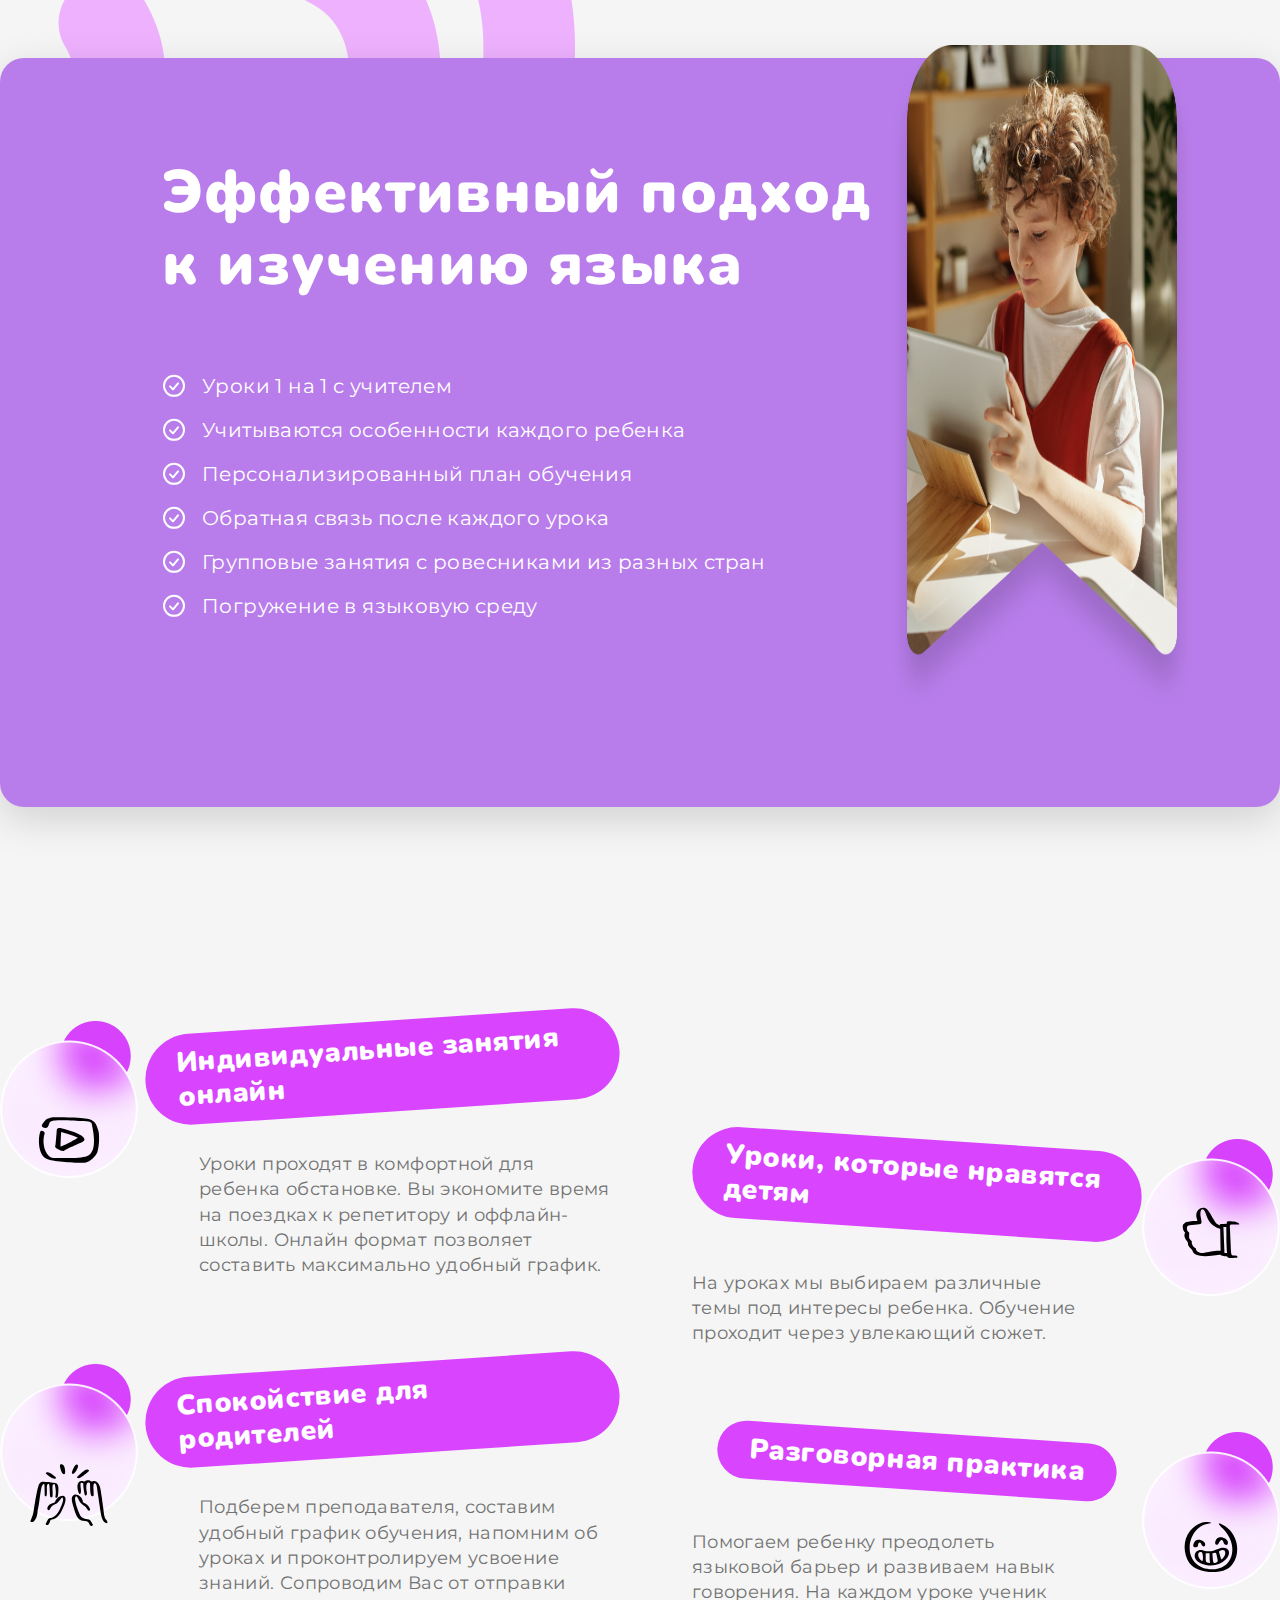
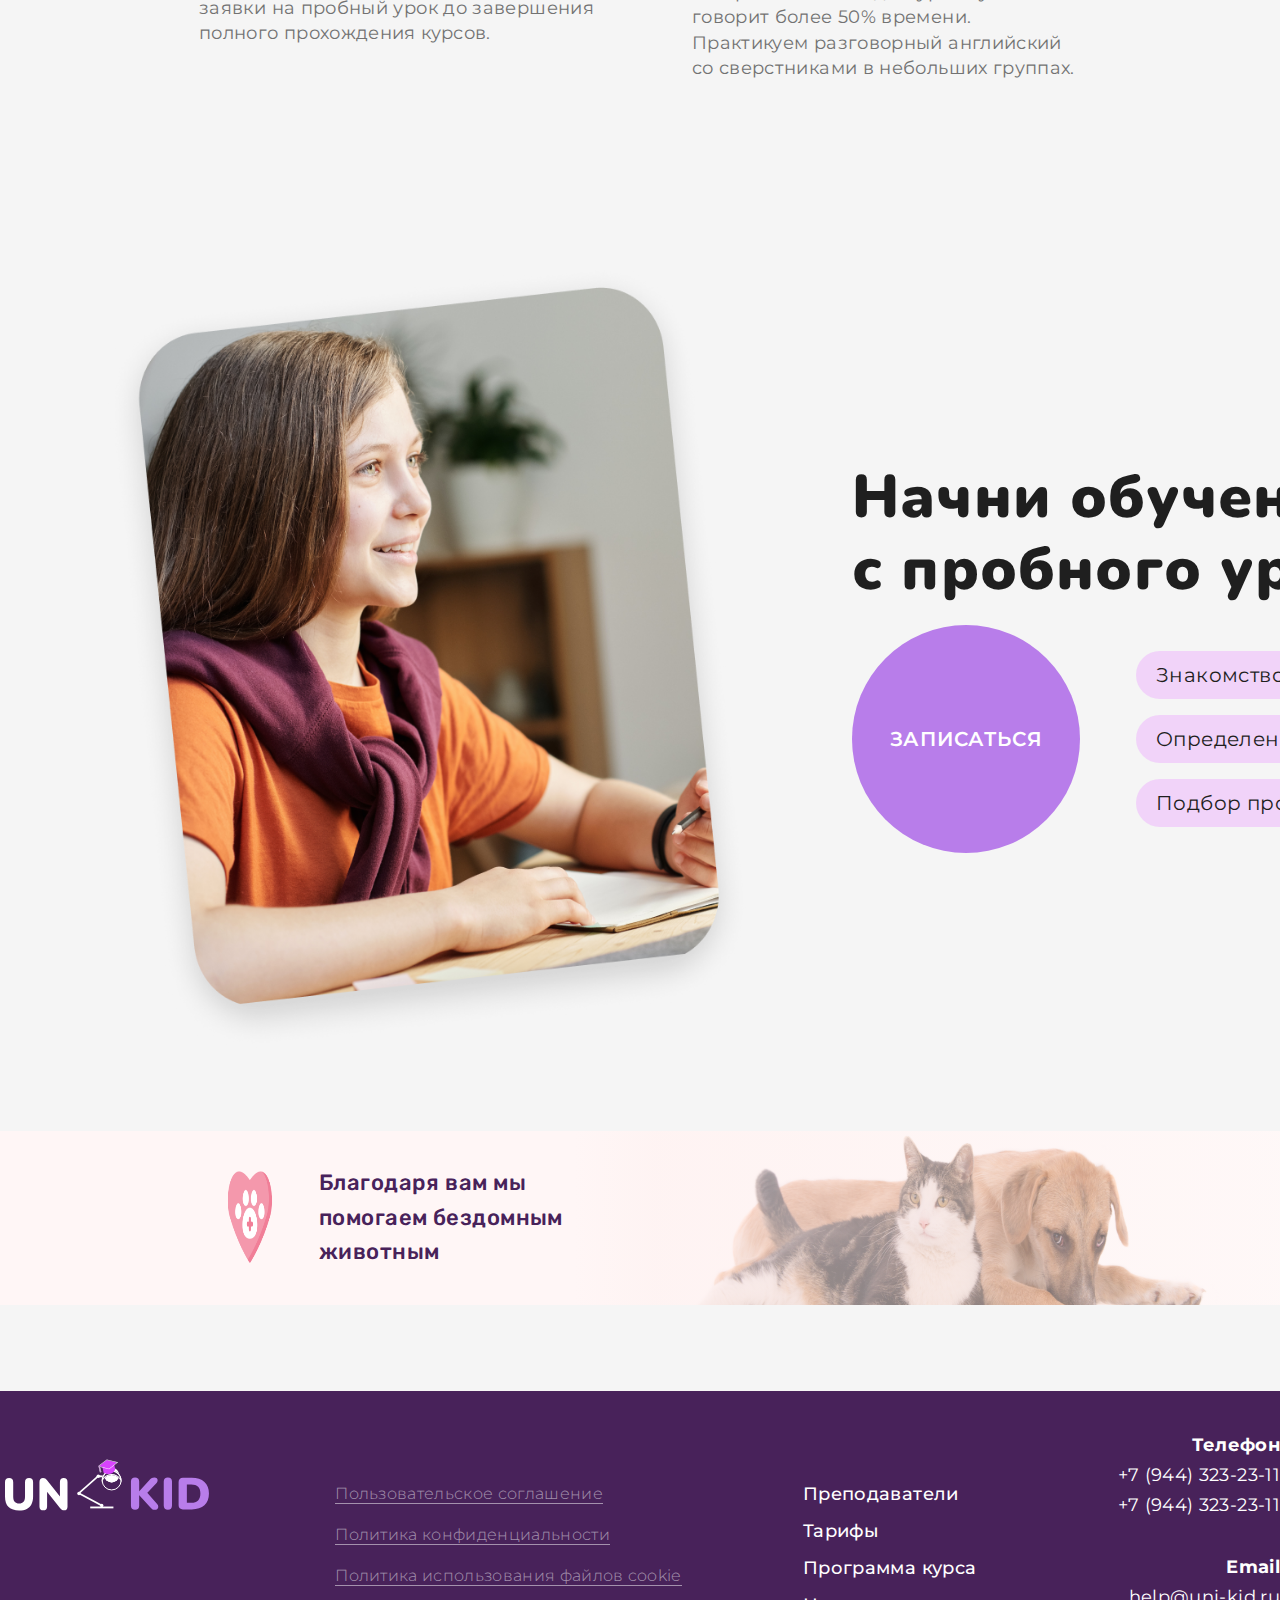
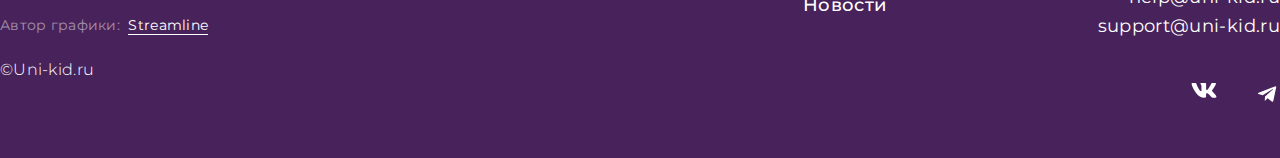
==== commit cca12d84: "переделал форматы шрифтов,округление численных значений, спрайты, карточки на главной, блоки: advant" ====
--- a/index.html
+++ b/index.html
@@ -30,42 +30,15 @@
         </div>
     </header>
     <main class="main">
-        <svg style="display: none">
-            <symbol id="left-arrow" viewBox="0 0 195 195">
-                <g>
-                    <path fill-rule="evenodd" clip-rule="evenodd"
-                          d="M100.047 14.7011C97.5463 12.7676 95.8372 13.4616 88.1313 19.4242C82.5515 23.7332
-                          79.4233 26.6885 79.4894 27.6309C79.6858 29.864 83.2941 31.3588 85.6015 29.4196C88.1379
-                          27.2579 93.6217 22.6245 95.7239 20.9393C101.232 16.3374 101.579 15.877 100.047
-                          14.7011ZM73.2489 33.6289C70.0873 33.1864 58.8765 43.3807 59.5023 46.1829C60.2967 49.8005
-                          63.8195 49.0777 68.1392 44.4792C70.8004 41.6281 72.9098 39.6894 74.6165 38.2034C76.3232
-                           36.7173 75.4677 33.9394 73.2489 33.6289ZM52.3168 54.0846C49.748 53.2444 43.9674 59.3916
-                           38.9158 68.412C34.5419 76.2265 39.5075 78.7312 44.4921 71.2001C46.8976 67.5497 50.8578
-                           61.883 53.3121 58.6918C55.3399 55.9217 55.1312 54.9875 52.3168 54.0846ZM104.162
-                           130.564C103.044 129.87 102.111 130.673 98.2831 135.396C96.5703 137.532 94.9752
-                           139.232 94.7611 139.145C94.2935 139.051 84.5081 132.394 82.6188 130.942C80.9675
-                           129.608 76.701 133.422 78.8932 135.539C80.6089 137.221 86.8231 141.512 89.393
-                           142.748C91.7488 143.898 91.7477 143.502 89.2068 146.907C86.1452 151.003 85.8379 151.582
-                            86.158 152.73C86.9979 155.619 90.0293 157.598 93.5382 157.58C101.174 157.575 107.443
-                            158.848 118.171 162.611C124.236 164.733 124.162 163.648 117.65 155.017C111.949 147.461
-                             108.908 142.115 107.11 136.377C105.671 131.708 105.472 131.313 104.162 130.564ZM69.3329
-                              124.445C68.8725 124.098 66.5705 122.362 64.2446 120.594C49.9956 109.664 48.0039 113.995
-                              54.1661 119.466C63.044 127.354 67.542 129.765 70.0081 127.904C71.3043 126.926 71.0552
-                               125.676 69.3329 124.445ZM34.5734 84.4879C29.6312 84.6446 31.1182 95.0326 37.4658
-                               104.432C43.6941 113.674 49.1986 110.712 44.2117 103.51C40.6405 98.3164 38.9513 94.828
-                                37.5422 89.5408C36.2296 84.7762 36.0228 84.4363 34.5734 84.4879Z"/>
-                </g>
-            </symbol>
+        <svg class="left-arrow icon">
+            <use xlink:href="./assets/scss/sprites.svg#left-arrow"></use>
         </svg>
-        <svg class="left-arrow">
-            <use xlink:href="#left-arrow"></use>
-        </svg>
-        <div class="main__container container">
+        <div class="main__container container first-block-container">
             <div class="main__flex-container-first">
                 <div class="main__image-container-online">
                     <img src="./assets/images/main-online-image.png" alt="Онлайн">
                 </div>
-                <h1>Английский для детей</h1>
+                <h1 class="page-heading">Английский для детей</h1>
                 <div class="main__flex-container">
                     <div class="btn btn-circle">Записаться</div>
                     <p class="main__description description">
@@ -76,79 +49,154 @@
                 </div>
             </div>
             <div class="main__image-container">
-                <img src="./assets/images/main-page-image.png" alt="">
-                <svg style="display: none">
-                    <symbol id="sun" viewBox="0 0 289 294">
-                        <g>
-                            <path
-                                  d="M143.934 96.623C147.47 103.769 159.258 105.71 160.393 96.623C161.529 87.5355
-                                   164.277 73.1147 166.514 64.1606C170.975 46.321 171.577 26.7897 181.604 11.0335C184.216
-                                    6.92727 188.243 -3.15396 195.123 0.973117C197.737 2.54187 197.9 6.89809 198.266
-                                     9.46059C199.487 18.0168 198.131 26.346 196.064 34.6106C192.354 49.4585 188.943
-                                     65.4085 184.118 79.8793C182.706 84.1189 179.089 96.623 178.146 100.313C176.618
-                                     106.285 186.475 108.954 189.15 111.629C189.15 111.629 194.052 107.983 194.493
-                                     107.542C199.131 102.904 202.825 97.5105 207.696 93.0813C210.902 90.1668 212.795
-                                     86.598 215.556 83.3355C224.945 72.2397 238.312 60.7501 251.079 53.7855C255.42
-                                      51.4189 262.389 45.3627 267.739 47.4981C273.487 49.7939 268.785 57.3439 268.008
-                                       58.7522C264.566 64.998 256.468 71.1418 250.502 77.9605C239.198 90.8813 229.868
-                                       97.5667 213.983 110.685C210.716 113.385 204.75 118.058 204.75 122.631C204.75
-                                       127.204 208.01 133.633 208.01 145.894C208.01 147.63 211.81 145.367 212.412
-                                        145.265C217.208 144.467 222.048 144.069 226.873 143.379C241.862 141.238 257.135
-                                         140.444 272.141 141.808C278.645 142.398 285.662 143.071 288.802 149.352C289.725
-                                          151.2 287.185 154.644 286.145 154.99C280.55 156.854 271.235 156.088 265.475
-                                          156.983C255.854 158.477 239.723 160.829 225.614 162.242C220.804 162.723
-                                           216.627 162.931 212.098 164.442C211.381 164.679 208.218 165.388 208.01
-                                            166.013C207.633 167.144 201.489 181.269 204.75 184.801C208.01 188.333
-                                             225.686 205.911 234.102 212.225C244.75 220.21 252.952 231.279 260.823
-                                              241.775C263.048 244.74 268.385 251.908 262.395 253.406C255.631 255.096
-                                               245.716 245.923 241.333 242.09C233.104 234.889 197.008 198.077 189.15
-                                                195.877C185.593 194.881 180.618 197 179.089 197.765C174.796 199.91 181.706
-                                                214.25 182.548 216.94C188.087 234.669 193.439 254.198 196.064 272.581C196.86
-                                                 278.148 197.008 283.6 197.008 289.244C197.008 291.3 196.625 294.333 193.864
-                                                 293.644C188.239 292.237 185.862 284.423 183.177 280.127C169.582 258.375 172.37
-                                                  233.106 166.514 209.71C165.71 206.495 152.368 208.137 152.368 208.137C152.368
-                                                   208.137 152.368 212.767 152.368 213.481C152.368 218.646 151.537 223.467
-                                                    151.112 228.571C150.537 235.466 135.95 299.858 126.277 290.185C122.258
-                                                     286.167 122.421 276.769 123.448 271.639C126.498 256.387 129.152 241.048
-                                                     131.935 225.742C132.902 220.421 133.089 214.944 134.135 209.71C134.252
-                                                      209.133 134.764 205.623 134.764 205.623C134.764 205.623 127.844 202.746
-                                                       125.019 201.535C122.364 200.398 120.264 197.41 118.733 195.877C118.733
-                                                        195.877 117.314 197.848 117.16 198.077C116.129 199.623 115.11 200.975
-                                                         114.016 202.479C110.585 207.198 107.335 212.112 103.644 216.625C92.6665
-                                                          230.04 79.9165 240.665 67.8061 252.777C64.6249 255.956 56.5519
-                                                           266.314 50.8311 264.408C48.5124 263.635 49.2582 258.154 49.2582
-                                                            256.55C49.2582 250.235 54.6769 241.7 59.004 237.373C67.4686
-                                                             228.908 74.5436 217.944 83.8373 210.337C91.5394 204.035 99.454
-                                                              195.352 106.473 188.333C109.144 185.662 111.187 172.837 103.644
-                                                              170.1C95.8099 167.257 86.4479 171.985 78.4936 171.985C59.227 171.985
-                                                              39.7395 174.713 20.652 173.244C15.4957 172.848 5.82696 173.365 1.47489
-                                                               170.1C-2.01053 167.485 1.39989 163.531 4.30405 162.242C12.0936 158.779
-                                                                18.9707 158.594 27.2541 157.84C35.1124 157.125 42.9874 156.921 50.8311
-                                                                156.269C59.4121 155.552 90.6573 160.746 97.0436 154.99C100.06 152.271
-                                                                 98.5643 138.426 99.8706 133.633C99.8706 133.633 95.4081 131.7 93.8977
-                                                                 130.49C86.129 124.275 77.8373 118.181 69.6915 112.258C56.9207 102.969
-                                                                  45.5457 90.8334 32.2832 82.3939C26.407 78.6534 18.7946 70.0137 14.3645
-                                                                  64.4751C13.0416 62.8209 10.0707 58.4293 12.7916 56.6147C21.152 51.0418
-                                                                  31.0707 58.2939 37.9415 62.5876C48.3415 69.0876 58.5624 75.9314 68.4353
-                                                                   83.3355C75.2769 88.4689 83.7477 92.9918 89.8102 99.0543C94.3144 103.558
-                                                                   98.8227 108.065 103.329 112.571C104.204 113.448 105.98 116.025 108.358
-                                                                    117.288C116.451 121.584 127.535 103.769 127.535 103.769C127.535 103.769
-                                                                    125.775 100.879 125.019 99.3688C123.66 96.6501 122.602 93.7418 121.562
-                                                                    90.8813C116.314 76.4522 110.252 60.1168 107.729 44.9835C106.514 37.696
-                                                                    106.473 30.1356 106.473 22.6647C106.473 18.2543 106.185 13.5523 111.816
-                                                                     14.4918C119.404 15.7564 125.9 27.5377 128.477 33.9814C132.416 43.8293
-                                                                     133.504 54.1855 135.708 64.4751C138.135 75.8022 139.486 87.6314 143.934 96.623Z"
-                            />
-                        </g>
-                    </symbol>
+                <!--                <img src="./assets/images/main-page-image.png" alt="">-->
+                <svg class="sun">
+                    <use xlink:href="./assets/scss/sprites.svg#sun"></use>
                 </svg>
-                <svg class="sun">
-                    <use xlink:href="#sun"></use>
-                </svg>
-            </div>
+            </div>
+        </div>
+        <div class="main__container container">
+            <div class="main__cards">
+                <div class="main__card">
+                    <div class="main__card-circle">
+                        <svg class="main__card-icon icon">
+                            <use xlink:href="./assets/scss/sprites.svg#school"></use>
+                        </svg>
+                    </div>
+                    <p class="heading-bold">Эффективные методики</p>
+                    <p class="description">Мы используем эффективный метод полного физического реагирования (TPR) и
+                        Кембриджскую коммуникативную методику</p>
+                </div>
+                <div class="main__card">
+                    <div class="main__card-circle">
+                        <svg class="main__card-icon icon">
+                            <use xlink:href="./assets/scss/sprites.svg#exam"></use>
+                        </svg>
+                    </div>
+                    <p class="heading-bold">Подтверждающие экзамены</p>
+                    <p class="description">По результатам прохождения курсов наши ученики сдают внутренний экзамен и
+                        подтверждают уровень владения языком по международному стандарту.</p>
+                </div>
+                <div class="main__card">
+                    <div class="main__card-circle">
+                        <svg class="main__card-icon icon">
+                            <use xlink:href="./assets/scss/sprites.svg#document"></use>
+                        </svg>
+                    </div>
+                    <p class="heading-bold">Выпускной сертификат</p>
+                    <p class="description">У всех учеников, успешно окончивших курс, есть возможность получения
+                        сертификата об обучении.
+                    </p>
+                </div>
+            </div>
+            <div class="spiral">
+                <img src="./assets/images/spiral-main.png" alt="">
+            </div>
+            <div class="violet-block">
+                <div class="violet-block__container">
+                    <p>Эффективный подход к изучению языка</p>
+                    <ul class="violet-block__list">
+                        <li class="violet-block__item">Уроки 1 на 1 с учителем</li>
+                        <li class="violet-block__item">Учитываются особенности каждого ребенка</li>
+                        <li class="violet-block__item">Персонализированный план обучения</li>
+                        <li class="violet-block__item">Обратная связь после каждого урока</li>
+                        <li class="violet-block__item">Групповые занятия с ровесниками из разных стран</li>
+                        <li class="violet-block__item">Погружение в языковую среду</li>
+                    </ul>
+                </div>
+                <div class="violet-block__image">
+                    <img src="./assets/images/violet-block-image.png" alt="">
+                </div>
+            </div>
+            <div class="block-circle">
+                <div class="block-circle-small"></div>
+            </div>
+            <div class="annotation">
+                <div class="annotation__left">
+                    <div class="annotation__left-container">
+                        <div class="annotation__image image-container">
+                            <img src="./assets/images/circle-top-right.png" alt="">
+                            <svg class="icon icon-center">
+                                <use xlink:href="./assets/scss/sprites.svg#youtube"></use>
+                            </svg>
+                        </div>
+                        <div class="annotation-flex">
+                            <p class="annotation__heading">Индивидуальные занятия онлайн</p>
+                            <p class="description">Уроки проходят в комфортной для ребенка обстановке. Вы экономите
+                                время на поездках к репетитору и оффлайн-школы. Онлайн формат позволяет составить
+                                максимально
+                                удобный график.</p>
+                        </div>
+                    </div>
+                    <div class="annotation__left-container">
+                        <div class="annotation__image image-container">
+                            <img src="./assets/images/circle-top-right.png" alt="">
+                            <svg class="icon icon-center">
+                                <use xlink:href="./assets/scss/sprites.svg#highfive"></use>
+                            </svg>
+                        </div>
+                        <div class="annotation-flex">
+                            <p class="annotation__heading">Спокойствие для родителей</p>
+                            <p class="description">Подберем преподавателя, составим удобный график обучения, напомним об
+                                уроках и проконтролируем усвоение знаний. Сопроводим Вас от отправки заявки на пробный
+                                урок до завершения полного прохождения курсов.</p>
+                        </div>
+                    </div>
+                </div>
+                <div class="annotation__right">
+                    <div class="annotation__right-container">
+                        <div class="annotation-flex">
+                            <p class="annotation__heading">Уроки, которые нравятся детям</p>
+                            <p class="description">На уроках мы выбираем различные темы под интересы ребенка. Обучение
+                                проходит через увлекающий сюжет.</p>
+                        </div>
+                        <div class="annotation__image image-container">
+                            <img src="./assets/images/circle-top-right.png" alt="">
+                            <svg class="icon icon-center">
+                                <use xlink:href="./assets/scss/sprites.svg#like"></use>
+                            </svg>
+                        </div>
+                    </div>
+                    <div class="annotation__right-container">
+                        <div class="annotation-flex">
+                            <p class="annotation__heading">Разговорная практика</p>
+                            <p class="description">Помогаем ребенку преодолеть языковой барьер и развиваем навык
+                                говорения. На каждом уроке ученик говорит более 50% времени. Практикуем разговорный
+                                английский со сверстниками в небольших группах.</p>
+                        </div>
+                        <div class="annotation__image image-container">
+                            <img src="./assets/images/circle-top-right.png" alt="">
+                            <svg class="icon icon-center">
+                                <use xlink:href="./assets/scss/sprites.svg#smile"></use>
+                            </svg>
+                        </div>
+                    </div>
+                </div>
+            </div>
+
         </div>
     </main>
-
+    <section class="demo">
+        <div class="demo__container">
+            <div class="demo__image">
+                <img src="./assets/images/demo-image.png" alt="">
+            </div>
+            <div class="demo__content">
+                <p class="page-heading">Начни обучение с пробного урока</p>
+                <div class="demo__content-container">
+                    <div class="btn btn-circle">Записаться</div>
+                    <div class="demo__list">
+                        <div class="demo__item">Знакомство с преподавателем</div>
+                        <div class="demo__item">Определение уровня знаний</div>
+                        <div class="demo__item">Подбор программы обучения</div>
+                    </div>
+                </div>
+            </div>
+            <svg class="flag">
+                <use xlink:href="./assets/scss/sprites.svg#flag"></use>
+            </svg>
+        </div>
+    </section>
     <div class="animals">
         <div class="animals__container">
             <div class="animals__left-content">
@@ -200,47 +248,14 @@
                     <a href="mailto:support@uni-kid.ru">support@uni-kid.ru</a>
                 </div>
                 <div class="social">
-                    <a href="#vk">
-                        <svg style="display: none">
-                            <symbol id="vk" viewBox="0 0 28 24">
-                                <g>
-                                    <path d="M26.7723 1.13997C26.959 0.519975 26.7723 0.0653076 25.8897
-                                0.0653076H22.9657C22.2217 0.0653076 21.8817 0.458642 21.695 0.890642C21.695
-                                0.890642 20.2083 4.51597 18.1017 6.86664C17.4217 7.55064 17.111 7.76664 16.7403
-                                 7.76664C16.555 7.76664 16.2857 7.55064 16.2857 6.93064V1.13997C16.2857 0.395975
-                                 16.071 0.0653076 15.451 0.0653076H10.8563C10.3923 0.0653076 10.1123 0.409308
-                                 10.1123 0.737308C10.1123 1.44131 11.1657 1.60397 11.2737 3.58798V7.89197C11.2737
-                                  8.83464 11.1043 9.00664 10.731 9.00664C9.74033 9.00664 7.32966 5.36798 5.89899
-                                  1.20264C5.62033 0.393308 5.33899 0.0666415 4.59232 0.0666415H1.66966C0.833659
-                                   0.0666415 0.666992 0.459975 0.666992 0.891975C0.666992 1.66797 1.65766 5.50797
-                                    5.28166 10.5866C7.69766 14.0546 11.099 15.9346 14.1977 15.9346C16.055 15.9346
-                                    16.2843 15.5173 16.2843 14.7973V12.176C16.2843 11.3413 16.4617 11.1733 17.0497
-                                     11.1733C17.4817 11.1733 18.2257 11.392 19.9603 13.0626C21.9417 15.044 22.2697
-                                     15.9333 23.383 15.9333H26.3057C27.1403 15.9333 27.5577 15.516 27.3177 14.692C27.055
-                                      13.872 26.1083 12.6786 24.8523 11.2666C24.1697 10.4613 23.1497 9.59464 22.839
-                                       9.16131C22.4057 8.60264 22.531 8.35598 22.839 7.85998C22.8403 7.86131 26.4017
-                                       2.84531 26.7723 1.13997Z"/>
-                                </g>
-                            </symbol>
-                        </svg>
+                    <a href="#">
                         <svg class="icon vk-icon">
-                            <use xlink:href="#vk"></use>
+                            <use xlink:href="./assets/scss/sprites.svg#vk"></use>
                         </svg>
                     </a>
-                    <a href="#tg">
-                        <svg style="display: none">
-                            <symbol id="tg" viewBox="0 0 28 24">
-                                <g>
-                                    <path d="M25.5531 0.956004L1.91313 10.072C0.299801 10.72 0.309134 11.62 1.61713
-                            12.0213L7.68647 13.9147L21.7291 5.05467C22.3931 4.65067 22.9998 4.868 22.5011
-                            5.31067L11.1238 15.5787H11.1211L11.1238 15.58L10.7051 21.836C11.3185 21.836
-                            11.5891 21.5547 11.9331 21.2227L14.8811 18.356L21.0131 22.8853C22.1438 23.508
-                            22.9558 23.188 23.2371 21.8387L27.2625 2.868C27.6745 1.216 26.6318 0.468004 25.5531 0.956004Z"/>
-                                </g>
-                            </symbol>
-                        </svg>
+                    <a href="#">
                         <svg class="icon tg-icon">
-                            <use xlink:href="#tg"></use>
+                            <use xlink:href="./assets/scss/sprites.svg#tg"></use>
                         </svg>
                     </a>
                 </div>
@@ -249,4 +264,4 @@
     </footer>
 </div>
 </body>
-</html>+</html>
--- a/css/main.css
+++ b/css/main.css
@@ -1,4 +1,129 @@
-@charset "UTF-8";
+@font-face {
+  font-family: "Nunito";
+  src: url("../../assets/fonts/Nunito-Black.woff2") format("woff2"), url("../../assets/fonts/Nunito-Black.woff") format("woff");
+  font-weight: 900;
+  font-style: normal;
+  font-display: swap;
+}
+@font-face {
+  font-family: "Montserrat";
+  src: url("../../assets/fonts/Montserrat-Bold.woff2") format("woff2"), url("../../assets/fonts/Montserrat-Bold.woff") format("woff");
+  font-weight: bold;
+  font-style: normal;
+  font-display: swap;
+}
+@font-face {
+  font-family: "Montserrat";
+  src: url("../../assets/fonts/Montserrat-Medium.woff2") format("woff2"), url("../../assets/fonts/Montserrat-Medium.woff") format("woff");
+  font-weight: 500;
+  font-style: normal;
+  font-display: swap;
+}
+@font-face {
+  font-family: "Montserrat";
+  src: url("../../assets/fonts/Montserrat-Regular.woff2") format("woff2"), url("../../assets/fonts/Montserrat-Regular.woff") format("woff");
+  font-weight: normal;
+  font-style: normal;
+  font-display: swap;
+}
+@font-face {
+  font-family: "Montserrat";
+  src: url("../../assets/fonts/Montserrat-Light.woff2") format("woff2"), url("../../assets/fonts/Montserrat-Light.woff") format("woff");
+  font-weight: 300;
+  font-style: normal;
+  font-display: swap;
+}
+@font-face {
+  font-family: "Montserrat";
+  src: url("../../assets/fonts/Montserrat-SemiBold.woff2") format("woff2"), url("../../assets/fonts/Montserrat-SemiBold.woff") format("woff");
+  font-weight: 600;
+  font-style: normal;
+  font-display: swap;
+}
+@font-face {
+  font-family: "Rubik";
+  src: url("../../assets/fonts/Rubik-Bold.woff2") format("woff2"), url("../../assets/fonts/Rubik-Bold.woff") format("woff");
+  font-weight: bold;
+  font-style: normal;
+  font-display: swap;
+}
+@font-face {
+  font-family: "Rubik";
+  src: url("../../assets/fonts/Rubik-Regular.woff2") format("woff2"), url("../../assets/fonts/Rubik-Regular.woff") format("woff");
+  font-weight: normal;
+  font-style: normal;
+  font-display: swap;
+}
+@font-face {
+  font-family: "Rubik";
+  src: url("../../assets/fonts/Rubik-Medium.woff2") format("woff2"), url("../../assets/fonts/Rubik-Medium.woff") format("woff");
+  font-weight: 500;
+  font-style: normal;
+  font-display: swap;
+}
+@font-face {
+  font-family: "Nunito";
+  src: url("../../assets/fonts/Nunito-Black.woff2") format("woff2"), url("../../assets/fonts/Nunito-Black.woff") format("woff");
+  font-weight: 900;
+  font-style: normal;
+  font-display: swap;
+}
+@font-face {
+  font-family: "Montserrat";
+  src: url("../../assets/fonts/Montserrat-Bold.woff2") format("woff2"), url("../../assets/fonts/Montserrat-Bold.woff") format("woff");
+  font-weight: bold;
+  font-style: normal;
+  font-display: swap;
+}
+@font-face {
+  font-family: "Montserrat";
+  src: url("../../assets/fonts/Montserrat-Medium.woff2") format("woff2"), url("../../assets/fonts/Montserrat-Medium.woff") format("woff");
+  font-weight: 500;
+  font-style: normal;
+  font-display: swap;
+}
+@font-face {
+  font-family: "Montserrat";
+  src: url("../../assets/fonts/Montserrat-Regular.woff2") format("woff2"), url("../../assets/fonts/Montserrat-Regular.woff") format("woff");
+  font-weight: normal;
+  font-style: normal;
+  font-display: swap;
+}
+@font-face {
+  font-family: "Montserrat";
+  src: url("../../assets/fonts/Montserrat-Light.woff2") format("woff2"), url("../../assets/fonts/Montserrat-Light.woff") format("woff");
+  font-weight: 300;
+  font-style: normal;
+  font-display: swap;
+}
+@font-face {
+  font-family: "Montserrat";
+  src: url("../../assets/fonts/Montserrat-SemiBold.woff2") format("woff2"), url("../../assets/fonts/Montserrat-SemiBold.woff") format("woff");
+  font-weight: 600;
+  font-style: normal;
+  font-display: swap;
+}
+@font-face {
+  font-family: "Rubik";
+  src: url("../../assets/fonts/Rubik-Bold.woff2") format("woff2"), url("../../assets/fonts/Rubik-Bold.woff") format("woff");
+  font-weight: bold;
+  font-style: normal;
+  font-display: swap;
+}
+@font-face {
+  font-family: "Rubik";
+  src: url("../../assets/fonts/Rubik-Regular.woff2") format("woff2"), url("../../assets/fonts/Rubik-Regular.woff") format("woff");
+  font-weight: normal;
+  font-style: normal;
+  font-display: swap;
+}
+@font-face {
+  font-family: "Rubik";
+  src: url("../../assets/fonts/Rubik-Medium.woff2") format("woff2"), url("../../assets/fonts/Rubik-Medium.woff") format("woff");
+  font-weight: 500;
+  font-style: normal;
+  font-display: swap;
+}
 * {
   padding: 0;
   margin: 0;
@@ -89,193 +214,67 @@
 }
 
 @font-face {
-  font-family: "Montserrat SemiBold";
-  src: url("../fonts/Montserrat-SemiBold.eot");
-  src: local("☺"), url("../fonts/Montserrat-SemiBold.woff") format("woff"), url("../fonts/Montserrat-SemiBold.ttf") format("truetype"), url("../fonts/Montserrat-SemiBold.svg") format("svg");
+  font-family: "Nunito";
+  src: url("../../assets/fonts/Nunito-Black.woff2") format("woff2"), url("../../assets/fonts/Nunito-Black.woff") format("woff");
+  font-weight: 900;
+  font-style: normal;
+  font-display: swap;
+}
+@font-face {
+  font-family: "Montserrat";
+  src: url("../../assets/fonts/Montserrat-Bold.woff2") format("woff2"), url("../../assets/fonts/Montserrat-Bold.woff") format("woff");
+  font-weight: bold;
+  font-style: normal;
+  font-display: swap;
+}
+@font-face {
+  font-family: "Montserrat";
+  src: url("../../assets/fonts/Montserrat-Medium.woff2") format("woff2"), url("../../assets/fonts/Montserrat-Medium.woff") format("woff");
+  font-weight: 500;
+  font-style: normal;
+  font-display: swap;
+}
+@font-face {
+  font-family: "Montserrat";
+  src: url("../../assets/fonts/Montserrat-Regular.woff2") format("woff2"), url("../../assets/fonts/Montserrat-Regular.woff") format("woff");
+  font-weight: normal;
+  font-style: normal;
+  font-display: swap;
+}
+@font-face {
+  font-family: "Montserrat";
+  src: url("../../assets/fonts/Montserrat-Light.woff2") format("woff2"), url("../../assets/fonts/Montserrat-Light.woff") format("woff");
+  font-weight: 300;
+  font-style: normal;
+  font-display: swap;
+}
+@font-face {
+  font-family: "Montserrat";
+  src: url("../../assets/fonts/Montserrat-SemiBold.woff2") format("woff2"), url("../../assets/fonts/Montserrat-SemiBold.woff") format("woff");
   font-weight: 600;
   font-style: normal;
-}
-@font-face {
-  font-family: "Montserrat Bold";
-  src: url("../fonts/Montserrat-Bold.eot");
-  src: local("☺"), url("../fonts/Montserrat-Bold.woff") format("woff"), url("../fonts/Montserrat-Bold.ttf") format("truetype"), url("../fonts/Montserrat-Bold.svg") format("svg");
-  font-weight: 700;
-  font-style: normal;
-}
-@font-face {
-  font-family: "Montserrat Light";
-  src: url("../fonts/Montserrat-Light.eot");
-  src: local("☺"), url("../fonts/Montserrat-Light.woff") format("woff"), url("../fonts/Montserrat-Light.ttf") format("truetype"), url("../fonts/Montserrat-Light.svg") format("svg");
-  font-weight: 300;
-  font-style: normal;
-}
-@font-face {
-  font-family: "Montserrat Medium";
-  src: url("../fonts/Montserrat-Medium.eot");
-  src: local("☺"), url("../fonts/Montserrat-Medium.woff") format("woff"), url("../fonts/Montserrat-Medium.ttf") format("truetype"), url("../fonts/Montserrat-Medium.svg") format("svg");
-  font-weight: 500;
-  font-style: normal;
-}
-@font-face {
-  font-family: "Montserrat Regular";
-  src: url("../fonts/Montserrat-Regular.eot");
-  src: local("☺"), url("../fonts/Montserrat-Regular.woff") format("woff"), url("../fonts/Montserrat-Regular.ttf") format("truetype"), url("../fonts/Montserrat-Regular.svg") format("svg");
-  font-weight: normal;
-  font-style: normal;
-}
-@font-face {
-  font-family: "Nunito Black";
-  src: url("../fonts/Nunito-Black.eot");
-  src: local("☺"), url("../fonts/Nunito-Black.woff") format("woff"), url("../fonts/Nunito-Black.ttf") format("truetype"), url("../fonts/Nunito-Black.svg") format("svg");
-  font-weight: 900;
-  font-style: normal;
-}
-@font-face {
-  font-family: "Rubik Bold";
-  src: url("../fonts/Rubik-Bold.eot");
-  src: local("☺"), url("../fonts/Rubik-Bold.woff") format("woff"), url("../fonts/Rubik-Bold.ttf") format("truetype"), url("../fonts/Rubik-Bold.svg") format("svg");
-  font-weight: 700;
-  font-style: normal;
-}
-@font-face {
-  font-family: "Rubik Medium";
-  src: url("../fonts/Rubik-Medium.eot");
-  src: local("☺"), url("../fonts/Rubik-Medium.woff") format("woff"), url("../fonts/Rubik-Medium.ttf") format("truetype"), url("../fonts/Rubik-Medium.svg") format("svg");
-  font-weight: 500;
-  font-style: normal;
-}
-@font-face {
-  font-family: "Rubik Regular";
-  src: url("../fonts/Rubik-Regular.eot");
-  src: local("☺"), url("../fonts/Rubik-Regular.woff") format("woff"), url("../fonts/Rubik-Regular.ttf") format("truetype"), url("../fonts/Rubik-Regular.svg") format("svg");
-  font-weight: normal;
-  font-style: normal;
-}
-@font-face {
-  font-family: "Montserrat SemiBold";
-  src: url("../fonts/Montserrat-SemiBold.eot");
-  src: local("☺"), url("../fonts/Montserrat-SemiBold.woff") format("woff"), url("../fonts/Montserrat-SemiBold.ttf") format("truetype"), url("../fonts/Montserrat-SemiBold.svg") format("svg");
-  font-weight: 600;
-  font-style: normal;
-}
-@font-face {
-  font-family: "Montserrat Bold";
-  src: url("../fonts/Montserrat-Bold.eot");
-  src: local("☺"), url("../fonts/Montserrat-Bold.woff") format("woff"), url("../fonts/Montserrat-Bold.ttf") format("truetype"), url("../fonts/Montserrat-Bold.svg") format("svg");
-  font-weight: 700;
-  font-style: normal;
-}
-@font-face {
-  font-family: "Montserrat Light";
-  src: url("../fonts/Montserrat-Light.eot");
-  src: local("☺"), url("../fonts/Montserrat-Light.woff") format("woff"), url("../fonts/Montserrat-Light.ttf") format("truetype"), url("../fonts/Montserrat-Light.svg") format("svg");
-  font-weight: 300;
-  font-style: normal;
-}
-@font-face {
-  font-family: "Montserrat Medium";
-  src: url("../fonts/Montserrat-Medium.eot");
-  src: local("☺"), url("../fonts/Montserrat-Medium.woff") format("woff"), url("../fonts/Montserrat-Medium.ttf") format("truetype"), url("../fonts/Montserrat-Medium.svg") format("svg");
-  font-weight: 500;
-  font-style: normal;
-}
-@font-face {
-  font-family: "Montserrat Regular";
-  src: url("../fonts/Montserrat-Regular.eot");
-  src: local("☺"), url("../fonts/Montserrat-Regular.woff") format("woff"), url("../fonts/Montserrat-Regular.ttf") format("truetype"), url("../fonts/Montserrat-Regular.svg") format("svg");
-  font-weight: normal;
-  font-style: normal;
-}
-@font-face {
-  font-family: "Nunito Black";
-  src: url("../fonts/Nunito-Black.eot");
-  src: local("☺"), url("../fonts/Nunito-Black.woff") format("woff"), url("../fonts/Nunito-Black.ttf") format("truetype"), url("../fonts/Nunito-Black.svg") format("svg");
-  font-weight: 900;
-  font-style: normal;
-}
-@font-face {
-  font-family: "Rubik Bold";
-  src: url("../fonts/Rubik-Bold.eot");
-  src: local("☺"), url("../fonts/Rubik-Bold.woff") format("woff"), url("../fonts/Rubik-Bold.ttf") format("truetype"), url("../fonts/Rubik-Bold.svg") format("svg");
-  font-weight: 700;
-  font-style: normal;
-}
-@font-face {
-  font-family: "Rubik Medium";
-  src: url("../fonts/Rubik-Medium.eot");
-  src: local("☺"), url("../fonts/Rubik-Medium.woff") format("woff"), url("../fonts/Rubik-Medium.ttf") format("truetype"), url("../fonts/Rubik-Medium.svg") format("svg");
-  font-weight: 500;
-  font-style: normal;
-}
-@font-face {
-  font-family: "Rubik Regular";
-  src: url("../fonts/Rubik-Regular.eot");
-  src: local("☺"), url("../fonts/Rubik-Regular.woff") format("woff"), url("../fonts/Rubik-Regular.ttf") format("truetype"), url("../fonts/Rubik-Regular.svg") format("svg");
-  font-weight: normal;
-  font-style: normal;
-}
-@font-face {
-  font-family: "Montserrat SemiBold";
-  src: url("../fonts/Montserrat-SemiBold.eot");
-  src: local("☺"), url("../fonts/Montserrat-SemiBold.woff") format("woff"), url("../fonts/Montserrat-SemiBold.ttf") format("truetype"), url("../fonts/Montserrat-SemiBold.svg") format("svg");
-  font-weight: 600;
-  font-style: normal;
-}
-@font-face {
-  font-family: "Montserrat Bold";
-  src: url("../fonts/Montserrat-Bold.eot");
-  src: local("☺"), url("../fonts/Montserrat-Bold.woff") format("woff"), url("../fonts/Montserrat-Bold.ttf") format("truetype"), url("../fonts/Montserrat-Bold.svg") format("svg");
-  font-weight: 700;
-  font-style: normal;
-}
-@font-face {
-  font-family: "Montserrat Light";
-  src: url("../fonts/Montserrat-Light.eot");
-  src: local("☺"), url("../fonts/Montserrat-Light.woff") format("woff"), url("../fonts/Montserrat-Light.ttf") format("truetype"), url("../fonts/Montserrat-Light.svg") format("svg");
-  font-weight: 300;
-  font-style: normal;
-}
-@font-face {
-  font-family: "Montserrat Medium";
-  src: url("../fonts/Montserrat-Medium.eot");
-  src: local("☺"), url("../fonts/Montserrat-Medium.woff") format("woff"), url("../fonts/Montserrat-Medium.ttf") format("truetype"), url("../fonts/Montserrat-Medium.svg") format("svg");
-  font-weight: 500;
-  font-style: normal;
-}
-@font-face {
-  font-family: "Montserrat Regular";
-  src: url("../fonts/Montserrat-Regular.eot");
-  src: local("☺"), url("../fonts/Montserrat-Regular.woff") format("woff"), url("../fonts/Montserrat-Regular.ttf") format("truetype"), url("../fonts/Montserrat-Regular.svg") format("svg");
-  font-weight: normal;
-  font-style: normal;
-}
-@font-face {
-  font-family: "Nunito Black";
-  src: url("../fonts/Nunito-Black.eot");
-  src: local("☺"), url("../fonts/Nunito-Black.woff") format("woff"), url("../fonts/Nunito-Black.ttf") format("truetype"), url("../fonts/Nunito-Black.svg") format("svg");
-  font-weight: 900;
-  font-style: normal;
-}
-@font-face {
-  font-family: "Rubik Bold";
-  src: url("../fonts/Rubik-Bold.eot");
-  src: local("☺"), url("../fonts/Rubik-Bold.woff") format("woff"), url("../fonts/Rubik-Bold.ttf") format("truetype"), url("../fonts/Rubik-Bold.svg") format("svg");
-  font-weight: 700;
-  font-style: normal;
-}
-@font-face {
-  font-family: "Rubik Medium";
-  src: url("../fonts/Rubik-Medium.eot");
-  src: local("☺"), url("../fonts/Rubik-Medium.woff") format("woff"), url("../fonts/Rubik-Medium.ttf") format("truetype"), url("../fonts/Rubik-Medium.svg") format("svg");
-  font-weight: 500;
-  font-style: normal;
-}
-@font-face {
-  font-family: "Rubik Regular";
-  src: url("../fonts/Rubik-Regular.eot");
-  src: local("☺"), url("../fonts/Rubik-Regular.woff") format("woff"), url("../fonts/Rubik-Regular.ttf") format("truetype"), url("../fonts/Rubik-Regular.svg") format("svg");
-  font-weight: normal;
-  font-style: normal;
+  font-display: swap;
+}
+@font-face {
+  font-family: "Rubik";
+  src: url("../../assets/fonts/Rubik-Bold.woff2") format("woff2"), url("../../assets/fonts/Rubik-Bold.woff") format("woff");
+  font-weight: bold;
+  font-style: normal;
+  font-display: swap;
+}
+@font-face {
+  font-family: "Rubik";
+  src: url("../../assets/fonts/Rubik-Regular.woff2") format("woff2"), url("../../assets/fonts/Rubik-Regular.woff") format("woff");
+  font-weight: normal;
+  font-style: normal;
+  font-display: swap;
+}
+@font-face {
+  font-family: "Rubik";
+  src: url("../../assets/fonts/Rubik-Medium.woff2") format("woff2"), url("../../assets/fonts/Rubik-Medium.woff") format("woff");
+  font-weight: 500;
+  font-style: normal;
+  font-display: swap;
 }
 .header__container {
   display: flex;
@@ -288,16 +287,20 @@
 }
 .header__container .menu__list .menu__item a {
   font-size: 18px;
-  line-height: 122.2%;
+  line-height: 122%;
   letter-spacing: 0.02em;
   color: #1F1F1F;
+  border-radius: 20px;
   padding: 10px 20px;
   border: 1px solid transparent;
+  transition: all 0.3s ease;
 }
 .header__container .menu__list .menu__item a:hover {
   color: #D342F8;
+}
+.header__container .menu__list .menu__item a:focus {
+  color: #D342F8;
   border: 1px solid #D844FE;
-  border-radius: 20px;
 }
 .header__container .account {
   display: flex;
@@ -305,71 +308,71 @@
 }
 
 @font-face {
-  font-family: "Montserrat SemiBold";
-  src: url("../fonts/Montserrat-SemiBold.eot");
-  src: local("☺"), url("../fonts/Montserrat-SemiBold.woff") format("woff"), url("../fonts/Montserrat-SemiBold.ttf") format("truetype"), url("../fonts/Montserrat-SemiBold.svg") format("svg");
+  font-family: "Nunito";
+  src: url("../../assets/fonts/Nunito-Black.woff2") format("woff2"), url("../../assets/fonts/Nunito-Black.woff") format("woff");
+  font-weight: 900;
+  font-style: normal;
+  font-display: swap;
+}
+@font-face {
+  font-family: "Montserrat";
+  src: url("../../assets/fonts/Montserrat-Bold.woff2") format("woff2"), url("../../assets/fonts/Montserrat-Bold.woff") format("woff");
+  font-weight: bold;
+  font-style: normal;
+  font-display: swap;
+}
+@font-face {
+  font-family: "Montserrat";
+  src: url("../../assets/fonts/Montserrat-Medium.woff2") format("woff2"), url("../../assets/fonts/Montserrat-Medium.woff") format("woff");
+  font-weight: 500;
+  font-style: normal;
+  font-display: swap;
+}
+@font-face {
+  font-family: "Montserrat";
+  src: url("../../assets/fonts/Montserrat-Regular.woff2") format("woff2"), url("../../assets/fonts/Montserrat-Regular.woff") format("woff");
+  font-weight: normal;
+  font-style: normal;
+  font-display: swap;
+}
+@font-face {
+  font-family: "Montserrat";
+  src: url("../../assets/fonts/Montserrat-Light.woff2") format("woff2"), url("../../assets/fonts/Montserrat-Light.woff") format("woff");
+  font-weight: 300;
+  font-style: normal;
+  font-display: swap;
+}
+@font-face {
+  font-family: "Montserrat";
+  src: url("../../assets/fonts/Montserrat-SemiBold.woff2") format("woff2"), url("../../assets/fonts/Montserrat-SemiBold.woff") format("woff");
   font-weight: 600;
   font-style: normal;
-}
-@font-face {
-  font-family: "Montserrat Bold";
-  src: url("../fonts/Montserrat-Bold.eot");
-  src: local("☺"), url("../fonts/Montserrat-Bold.woff") format("woff"), url("../fonts/Montserrat-Bold.ttf") format("truetype"), url("../fonts/Montserrat-Bold.svg") format("svg");
-  font-weight: 700;
-  font-style: normal;
-}
-@font-face {
-  font-family: "Montserrat Light";
-  src: url("../fonts/Montserrat-Light.eot");
-  src: local("☺"), url("../fonts/Montserrat-Light.woff") format("woff"), url("../fonts/Montserrat-Light.ttf") format("truetype"), url("../fonts/Montserrat-Light.svg") format("svg");
-  font-weight: 300;
-  font-style: normal;
-}
-@font-face {
-  font-family: "Montserrat Medium";
-  src: url("../fonts/Montserrat-Medium.eot");
-  src: local("☺"), url("../fonts/Montserrat-Medium.woff") format("woff"), url("../fonts/Montserrat-Medium.ttf") format("truetype"), url("../fonts/Montserrat-Medium.svg") format("svg");
-  font-weight: 500;
-  font-style: normal;
-}
-@font-face {
-  font-family: "Montserrat Regular";
-  src: url("../fonts/Montserrat-Regular.eot");
-  src: local("☺"), url("../fonts/Montserrat-Regular.woff") format("woff"), url("../fonts/Montserrat-Regular.ttf") format("truetype"), url("../fonts/Montserrat-Regular.svg") format("svg");
-  font-weight: normal;
-  font-style: normal;
-}
-@font-face {
-  font-family: "Nunito Black";
-  src: url("../fonts/Nunito-Black.eot");
-  src: local("☺"), url("../fonts/Nunito-Black.woff") format("woff"), url("../fonts/Nunito-Black.ttf") format("truetype"), url("../fonts/Nunito-Black.svg") format("svg");
-  font-weight: 900;
-  font-style: normal;
-}
-@font-face {
-  font-family: "Rubik Bold";
-  src: url("../fonts/Rubik-Bold.eot");
-  src: local("☺"), url("../fonts/Rubik-Bold.woff") format("woff"), url("../fonts/Rubik-Bold.ttf") format("truetype"), url("../fonts/Rubik-Bold.svg") format("svg");
-  font-weight: 700;
-  font-style: normal;
-}
-@font-face {
-  font-family: "Rubik Medium";
-  src: url("../fonts/Rubik-Medium.eot");
-  src: local("☺"), url("../fonts/Rubik-Medium.woff") format("woff"), url("../fonts/Rubik-Medium.ttf") format("truetype"), url("../fonts/Rubik-Medium.svg") format("svg");
-  font-weight: 500;
-  font-style: normal;
-}
-@font-face {
-  font-family: "Rubik Regular";
-  src: url("../fonts/Rubik-Regular.eot");
-  src: local("☺"), url("../fonts/Rubik-Regular.woff") format("woff"), url("../fonts/Rubik-Regular.ttf") format("truetype"), url("../fonts/Rubik-Regular.svg") format("svg");
-  font-weight: normal;
-  font-style: normal;
+  font-display: swap;
+}
+@font-face {
+  font-family: "Rubik";
+  src: url("../../assets/fonts/Rubik-Bold.woff2") format("woff2"), url("../../assets/fonts/Rubik-Bold.woff") format("woff");
+  font-weight: bold;
+  font-style: normal;
+  font-display: swap;
+}
+@font-face {
+  font-family: "Rubik";
+  src: url("../../assets/fonts/Rubik-Regular.woff2") format("woff2"), url("../../assets/fonts/Rubik-Regular.woff") format("woff");
+  font-weight: normal;
+  font-style: normal;
+  font-display: swap;
+}
+@font-face {
+  font-family: "Rubik";
+  src: url("../../assets/fonts/Rubik-Medium.woff2") format("woff2"), url("../../assets/fonts/Rubik-Medium.woff") format("woff");
+  font-weight: 500;
+  font-style: normal;
+  font-display: swap;
 }
 .footer {
   background-color: #48225A;
-  padding: 41px 0 53px 0;
+  padding: 40px 0 52px 0;
 }
 .footer .footer__container {
   display: flex;
@@ -377,15 +380,14 @@
   align-items: center;
 }
 .footer .footer__logo {
-  margin-bottom: 90px;
+  margin: 0 0 90px 0;
 }
 .footer .author {
   letter-spacing: 0.02em;
 }
 .footer .author p:first-child {
-  font-size: 14px;
-  line-height: 157.5%;
-  margin-bottom: 19px;
+  line-height: 158%;
+  margin: 0 0 20px 0;
   color: rgba(255, 255, 255, 0.5);
 }
 .footer .author p span {
@@ -396,18 +398,18 @@
   color: #FFFFFF;
   font-weight: 300;
   font-size: 16px;
-  line-height: 157.5%;
+  line-height: 158%;
 }
 .footer .policy .policy__list {
   display: flex;
   flex-direction: column;
   gap: 16px;
-  margin-bottom: 68px;
+  margin: 0 0 68px 0;
 }
 .footer .policy a {
   font-weight: 300;
   font-size: 16px;
-  line-height: 157.5%;
+  line-height: 158%;
   letter-spacing: 0.02em;
   color: rgba(255, 255, 255, 0.5);
   border-bottom: 1px solid rgba(255, 255, 255, 0.5);
@@ -416,13 +418,13 @@
   display: flex;
   flex-direction: column;
   gap: 15px;
-  margin-bottom: 36px;
+  margin: 0 0 36px 0;
 }
 .footer .menu__list a {
   color: #FFFFFF;
   font-weight: 500;
   font-size: 18px;
-  line-height: 122.2%;
+  line-height: 122%;
   letter-spacing: 0.02em;
 }
 .footer .contacts p {
@@ -437,7 +439,7 @@
   margin: 0 0 32px 0;
 }
 .footer .contacts .email {
-  margin-bottom: 40px;
+  margin: 0 0 40px 0;
 }
 .footer .contacts .phone a,
 .footer .contacts .email a {
@@ -456,67 +458,67 @@
 }
 
 @font-face {
-  font-family: "Montserrat SemiBold";
-  src: url("../fonts/Montserrat-SemiBold.eot");
-  src: local("☺"), url("../fonts/Montserrat-SemiBold.woff") format("woff"), url("../fonts/Montserrat-SemiBold.ttf") format("truetype"), url("../fonts/Montserrat-SemiBold.svg") format("svg");
+  font-family: "Nunito";
+  src: url("../../assets/fonts/Nunito-Black.woff2") format("woff2"), url("../../assets/fonts/Nunito-Black.woff") format("woff");
+  font-weight: 900;
+  font-style: normal;
+  font-display: swap;
+}
+@font-face {
+  font-family: "Montserrat";
+  src: url("../../assets/fonts/Montserrat-Bold.woff2") format("woff2"), url("../../assets/fonts/Montserrat-Bold.woff") format("woff");
+  font-weight: bold;
+  font-style: normal;
+  font-display: swap;
+}
+@font-face {
+  font-family: "Montserrat";
+  src: url("../../assets/fonts/Montserrat-Medium.woff2") format("woff2"), url("../../assets/fonts/Montserrat-Medium.woff") format("woff");
+  font-weight: 500;
+  font-style: normal;
+  font-display: swap;
+}
+@font-face {
+  font-family: "Montserrat";
+  src: url("../../assets/fonts/Montserrat-Regular.woff2") format("woff2"), url("../../assets/fonts/Montserrat-Regular.woff") format("woff");
+  font-weight: normal;
+  font-style: normal;
+  font-display: swap;
+}
+@font-face {
+  font-family: "Montserrat";
+  src: url("../../assets/fonts/Montserrat-Light.woff2") format("woff2"), url("../../assets/fonts/Montserrat-Light.woff") format("woff");
+  font-weight: 300;
+  font-style: normal;
+  font-display: swap;
+}
+@font-face {
+  font-family: "Montserrat";
+  src: url("../../assets/fonts/Montserrat-SemiBold.woff2") format("woff2"), url("../../assets/fonts/Montserrat-SemiBold.woff") format("woff");
   font-weight: 600;
   font-style: normal;
-}
-@font-face {
-  font-family: "Montserrat Bold";
-  src: url("../fonts/Montserrat-Bold.eot");
-  src: local("☺"), url("../fonts/Montserrat-Bold.woff") format("woff"), url("../fonts/Montserrat-Bold.ttf") format("truetype"), url("../fonts/Montserrat-Bold.svg") format("svg");
-  font-weight: 700;
-  font-style: normal;
-}
-@font-face {
-  font-family: "Montserrat Light";
-  src: url("../fonts/Montserrat-Light.eot");
-  src: local("☺"), url("../fonts/Montserrat-Light.woff") format("woff"), url("../fonts/Montserrat-Light.ttf") format("truetype"), url("../fonts/Montserrat-Light.svg") format("svg");
-  font-weight: 300;
-  font-style: normal;
-}
-@font-face {
-  font-family: "Montserrat Medium";
-  src: url("../fonts/Montserrat-Medium.eot");
-  src: local("☺"), url("../fonts/Montserrat-Medium.woff") format("woff"), url("../fonts/Montserrat-Medium.ttf") format("truetype"), url("../fonts/Montserrat-Medium.svg") format("svg");
-  font-weight: 500;
-  font-style: normal;
-}
-@font-face {
-  font-family: "Montserrat Regular";
-  src: url("../fonts/Montserrat-Regular.eot");
-  src: local("☺"), url("../fonts/Montserrat-Regular.woff") format("woff"), url("../fonts/Montserrat-Regular.ttf") format("truetype"), url("../fonts/Montserrat-Regular.svg") format("svg");
-  font-weight: normal;
-  font-style: normal;
-}
-@font-face {
-  font-family: "Nunito Black";
-  src: url("../fonts/Nunito-Black.eot");
-  src: local("☺"), url("../fonts/Nunito-Black.woff") format("woff"), url("../fonts/Nunito-Black.ttf") format("truetype"), url("../fonts/Nunito-Black.svg") format("svg");
-  font-weight: 900;
-  font-style: normal;
-}
-@font-face {
-  font-family: "Rubik Bold";
-  src: url("../fonts/Rubik-Bold.eot");
-  src: local("☺"), url("../fonts/Rubik-Bold.woff") format("woff"), url("../fonts/Rubik-Bold.ttf") format("truetype"), url("../fonts/Rubik-Bold.svg") format("svg");
-  font-weight: 700;
-  font-style: normal;
-}
-@font-face {
-  font-family: "Rubik Medium";
-  src: url("../fonts/Rubik-Medium.eot");
-  src: local("☺"), url("../fonts/Rubik-Medium.woff") format("woff"), url("../fonts/Rubik-Medium.ttf") format("truetype"), url("../fonts/Rubik-Medium.svg") format("svg");
-  font-weight: 500;
-  font-style: normal;
-}
-@font-face {
-  font-family: "Rubik Regular";
-  src: url("../fonts/Rubik-Regular.eot");
-  src: local("☺"), url("../fonts/Rubik-Regular.woff") format("woff"), url("../fonts/Rubik-Regular.ttf") format("truetype"), url("../fonts/Rubik-Regular.svg") format("svg");
-  font-weight: normal;
-  font-style: normal;
+  font-display: swap;
+}
+@font-face {
+  font-family: "Rubik";
+  src: url("../../assets/fonts/Rubik-Bold.woff2") format("woff2"), url("../../assets/fonts/Rubik-Bold.woff") format("woff");
+  font-weight: bold;
+  font-style: normal;
+  font-display: swap;
+}
+@font-face {
+  font-family: "Rubik";
+  src: url("../../assets/fonts/Rubik-Regular.woff2") format("woff2"), url("../../assets/fonts/Rubik-Regular.woff") format("woff");
+  font-weight: normal;
+  font-style: normal;
+  font-display: swap;
+}
+@font-face {
+  font-family: "Rubik";
+  src: url("../../assets/fonts/Rubik-Medium.woff2") format("woff2"), url("../../assets/fonts/Rubik-Medium.woff") format("woff");
+  font-weight: 500;
+  font-style: normal;
+  font-display: swap;
 }
 .btn {
   border-radius: 40px;
@@ -524,7 +526,7 @@
   letter-spacing: 0.02em;
   text-transform: uppercase;
   font-size: 18px;
-  line-height: 122.2%;
+  line-height: 122%;
   cursor: pointer;
 }
 
@@ -550,70 +552,72 @@
   display: flex;
   align-items: center;
   justify-content: center;
-}
-
-@font-face {
-  font-family: "Montserrat SemiBold";
-  src: url("../fonts/Montserrat-SemiBold.eot");
-  src: local("☺"), url("../fonts/Montserrat-SemiBold.woff") format("woff"), url("../fonts/Montserrat-SemiBold.ttf") format("truetype"), url("../fonts/Montserrat-SemiBold.svg") format("svg");
+  width: 228px;
+  height: 228px;
+}
+
+@font-face {
+  font-family: "Nunito";
+  src: url("../../assets/fonts/Nunito-Black.woff2") format("woff2"), url("../../assets/fonts/Nunito-Black.woff") format("woff");
+  font-weight: 900;
+  font-style: normal;
+  font-display: swap;
+}
+@font-face {
+  font-family: "Montserrat";
+  src: url("../../assets/fonts/Montserrat-Bold.woff2") format("woff2"), url("../../assets/fonts/Montserrat-Bold.woff") format("woff");
+  font-weight: bold;
+  font-style: normal;
+  font-display: swap;
+}
+@font-face {
+  font-family: "Montserrat";
+  src: url("../../assets/fonts/Montserrat-Medium.woff2") format("woff2"), url("../../assets/fonts/Montserrat-Medium.woff") format("woff");
+  font-weight: 500;
+  font-style: normal;
+  font-display: swap;
+}
+@font-face {
+  font-family: "Montserrat";
+  src: url("../../assets/fonts/Montserrat-Regular.woff2") format("woff2"), url("../../assets/fonts/Montserrat-Regular.woff") format("woff");
+  font-weight: normal;
+  font-style: normal;
+  font-display: swap;
+}
+@font-face {
+  font-family: "Montserrat";
+  src: url("../../assets/fonts/Montserrat-Light.woff2") format("woff2"), url("../../assets/fonts/Montserrat-Light.woff") format("woff");
+  font-weight: 300;
+  font-style: normal;
+  font-display: swap;
+}
+@font-face {
+  font-family: "Montserrat";
+  src: url("../../assets/fonts/Montserrat-SemiBold.woff2") format("woff2"), url("../../assets/fonts/Montserrat-SemiBold.woff") format("woff");
   font-weight: 600;
   font-style: normal;
-}
-@font-face {
-  font-family: "Montserrat Bold";
-  src: url("../fonts/Montserrat-Bold.eot");
-  src: local("☺"), url("../fonts/Montserrat-Bold.woff") format("woff"), url("../fonts/Montserrat-Bold.ttf") format("truetype"), url("../fonts/Montserrat-Bold.svg") format("svg");
-  font-weight: 700;
-  font-style: normal;
-}
-@font-face {
-  font-family: "Montserrat Light";
-  src: url("../fonts/Montserrat-Light.eot");
-  src: local("☺"), url("../fonts/Montserrat-Light.woff") format("woff"), url("../fonts/Montserrat-Light.ttf") format("truetype"), url("../fonts/Montserrat-Light.svg") format("svg");
-  font-weight: 300;
-  font-style: normal;
-}
-@font-face {
-  font-family: "Montserrat Medium";
-  src: url("../fonts/Montserrat-Medium.eot");
-  src: local("☺"), url("../fonts/Montserrat-Medium.woff") format("woff"), url("../fonts/Montserrat-Medium.ttf") format("truetype"), url("../fonts/Montserrat-Medium.svg") format("svg");
-  font-weight: 500;
-  font-style: normal;
-}
-@font-face {
-  font-family: "Montserrat Regular";
-  src: url("../fonts/Montserrat-Regular.eot");
-  src: local("☺"), url("../fonts/Montserrat-Regular.woff") format("woff"), url("../fonts/Montserrat-Regular.ttf") format("truetype"), url("../fonts/Montserrat-Regular.svg") format("svg");
-  font-weight: normal;
-  font-style: normal;
-}
-@font-face {
-  font-family: "Nunito Black";
-  src: url("../fonts/Nunito-Black.eot");
-  src: local("☺"), url("../fonts/Nunito-Black.woff") format("woff"), url("../fonts/Nunito-Black.ttf") format("truetype"), url("../fonts/Nunito-Black.svg") format("svg");
-  font-weight: 900;
-  font-style: normal;
-}
-@font-face {
-  font-family: "Rubik Bold";
-  src: url("../fonts/Rubik-Bold.eot");
-  src: local("☺"), url("../fonts/Rubik-Bold.woff") format("woff"), url("../fonts/Rubik-Bold.ttf") format("truetype"), url("../fonts/Rubik-Bold.svg") format("svg");
-  font-weight: 700;
-  font-style: normal;
-}
-@font-face {
-  font-family: "Rubik Medium";
-  src: url("../fonts/Rubik-Medium.eot");
-  src: local("☺"), url("../fonts/Rubik-Medium.woff") format("woff"), url("../fonts/Rubik-Medium.ttf") format("truetype"), url("../fonts/Rubik-Medium.svg") format("svg");
-  font-weight: 500;
-  font-style: normal;
-}
-@font-face {
-  font-family: "Rubik Regular";
-  src: url("../fonts/Rubik-Regular.eot");
-  src: local("☺"), url("../fonts/Rubik-Regular.woff") format("woff"), url("../fonts/Rubik-Regular.ttf") format("truetype"), url("../fonts/Rubik-Regular.svg") format("svg");
-  font-weight: normal;
-  font-style: normal;
+  font-display: swap;
+}
+@font-face {
+  font-family: "Rubik";
+  src: url("../../assets/fonts/Rubik-Bold.woff2") format("woff2"), url("../../assets/fonts/Rubik-Bold.woff") format("woff");
+  font-weight: bold;
+  font-style: normal;
+  font-display: swap;
+}
+@font-face {
+  font-family: "Rubik";
+  src: url("../../assets/fonts/Rubik-Regular.woff2") format("woff2"), url("../../assets/fonts/Rubik-Regular.woff") format("woff");
+  font-weight: normal;
+  font-style: normal;
+  font-display: swap;
+}
+@font-face {
+  font-family: "Rubik";
+  src: url("../../assets/fonts/Rubik-Medium.woff2") format("woff2"), url("../../assets/fonts/Rubik-Medium.woff") format("woff");
+  font-weight: 500;
+  font-style: normal;
+  font-display: swap;
 }
 .icon {
   display: block;
@@ -631,94 +635,100 @@
   height: 24px;
 }
 
-@font-face {
-  font-family: "Montserrat SemiBold";
-  src: url("../fonts/Montserrat-SemiBold.eot");
-  src: local("☺"), url("../fonts/Montserrat-SemiBold.woff") format("woff"), url("../fonts/Montserrat-SemiBold.ttf") format("truetype"), url("../fonts/Montserrat-SemiBold.svg") format("svg");
+.main__card-icon {
+  width: 66px;
+  height: 66px;
+}
+
+.icon-center {
+  width: 80px;
+  height: 80px;
+  position: absolute;
+  top: calc(50% - 50px);
+  left: calc(50% - 40px);
+}
+
+@font-face {
+  font-family: "Nunito";
+  src: url("../../assets/fonts/Nunito-Black.woff2") format("woff2"), url("../../assets/fonts/Nunito-Black.woff") format("woff");
+  font-weight: 900;
+  font-style: normal;
+  font-display: swap;
+}
+@font-face {
+  font-family: "Montserrat";
+  src: url("../../assets/fonts/Montserrat-Bold.woff2") format("woff2"), url("../../assets/fonts/Montserrat-Bold.woff") format("woff");
+  font-weight: bold;
+  font-style: normal;
+  font-display: swap;
+}
+@font-face {
+  font-family: "Montserrat";
+  src: url("../../assets/fonts/Montserrat-Medium.woff2") format("woff2"), url("../../assets/fonts/Montserrat-Medium.woff") format("woff");
+  font-weight: 500;
+  font-style: normal;
+  font-display: swap;
+}
+@font-face {
+  font-family: "Montserrat";
+  src: url("../../assets/fonts/Montserrat-Regular.woff2") format("woff2"), url("../../assets/fonts/Montserrat-Regular.woff") format("woff");
+  font-weight: normal;
+  font-style: normal;
+  font-display: swap;
+}
+@font-face {
+  font-family: "Montserrat";
+  src: url("../../assets/fonts/Montserrat-Light.woff2") format("woff2"), url("../../assets/fonts/Montserrat-Light.woff") format("woff");
+  font-weight: 300;
+  font-style: normal;
+  font-display: swap;
+}
+@font-face {
+  font-family: "Montserrat";
+  src: url("../../assets/fonts/Montserrat-SemiBold.woff2") format("woff2"), url("../../assets/fonts/Montserrat-SemiBold.woff") format("woff");
   font-weight: 600;
   font-style: normal;
-}
-@font-face {
-  font-family: "Montserrat Bold";
-  src: url("../fonts/Montserrat-Bold.eot");
-  src: local("☺"), url("../fonts/Montserrat-Bold.woff") format("woff"), url("../fonts/Montserrat-Bold.ttf") format("truetype"), url("../fonts/Montserrat-Bold.svg") format("svg");
-  font-weight: 700;
-  font-style: normal;
-}
-@font-face {
-  font-family: "Montserrat Light";
-  src: url("../fonts/Montserrat-Light.eot");
-  src: local("☺"), url("../fonts/Montserrat-Light.woff") format("woff"), url("../fonts/Montserrat-Light.ttf") format("truetype"), url("../fonts/Montserrat-Light.svg") format("svg");
-  font-weight: 300;
-  font-style: normal;
-}
-@font-face {
-  font-family: "Montserrat Medium";
-  src: url("../fonts/Montserrat-Medium.eot");
-  src: local("☺"), url("../fonts/Montserrat-Medium.woff") format("woff"), url("../fonts/Montserrat-Medium.ttf") format("truetype"), url("../fonts/Montserrat-Medium.svg") format("svg");
-  font-weight: 500;
-  font-style: normal;
-}
-@font-face {
-  font-family: "Montserrat Regular";
-  src: url("../fonts/Montserrat-Regular.eot");
-  src: local("☺"), url("../fonts/Montserrat-Regular.woff") format("woff"), url("../fonts/Montserrat-Regular.ttf") format("truetype"), url("../fonts/Montserrat-Regular.svg") format("svg");
-  font-weight: normal;
-  font-style: normal;
-}
-@font-face {
-  font-family: "Nunito Black";
-  src: url("../fonts/Nunito-Black.eot");
-  src: local("☺"), url("../fonts/Nunito-Black.woff") format("woff"), url("../fonts/Nunito-Black.ttf") format("truetype"), url("../fonts/Nunito-Black.svg") format("svg");
-  font-weight: 900;
-  font-style: normal;
-}
-@font-face {
-  font-family: "Rubik Bold";
-  src: url("../fonts/Rubik-Bold.eot");
-  src: local("☺"), url("../fonts/Rubik-Bold.woff") format("woff"), url("../fonts/Rubik-Bold.ttf") format("truetype"), url("../fonts/Rubik-Bold.svg") format("svg");
-  font-weight: 700;
-  font-style: normal;
-}
-@font-face {
-  font-family: "Rubik Medium";
-  src: url("../fonts/Rubik-Medium.eot");
-  src: local("☺"), url("../fonts/Rubik-Medium.woff") format("woff"), url("../fonts/Rubik-Medium.ttf") format("truetype"), url("../fonts/Rubik-Medium.svg") format("svg");
-  font-weight: 500;
-  font-style: normal;
-}
-@font-face {
-  font-family: "Rubik Regular";
-  src: url("../fonts/Rubik-Regular.eot");
-  src: local("☺"), url("../fonts/Rubik-Regular.woff") format("woff"), url("../fonts/Rubik-Regular.ttf") format("truetype"), url("../fonts/Rubik-Regular.svg") format("svg");
-  font-weight: normal;
-  font-style: normal;
+  font-display: swap;
+}
+@font-face {
+  font-family: "Rubik";
+  src: url("../../assets/fonts/Rubik-Bold.woff2") format("woff2"), url("../../assets/fonts/Rubik-Bold.woff") format("woff");
+  font-weight: bold;
+  font-style: normal;
+  font-display: swap;
+}
+@font-face {
+  font-family: "Rubik";
+  src: url("../../assets/fonts/Rubik-Regular.woff2") format("woff2"), url("../../assets/fonts/Rubik-Regular.woff") format("woff");
+  font-weight: normal;
+  font-style: normal;
+  font-display: swap;
+}
+@font-face {
+  font-family: "Rubik";
+  src: url("../../assets/fonts/Rubik-Medium.woff2") format("woff2"), url("../../assets/fonts/Rubik-Medium.woff") format("woff");
+  font-weight: 500;
+  font-style: normal;
+  font-display: swap;
 }
 .main {
   position: relative;
-}
-.main h1 {
-  font-family: Nunito Black;
-  font-weight: 900;
-  font-size: 100px;
-  line-height: 120%;
-  letter-spacing: 0.02em;
-  color: #1F1F1F;
-  max-width: 659px;
-}
-.main .main__container {
-  display: flex;
-  gap: 29px;
+  z-index: 100;
+}
+.main .first-block-container {
+  display: flex;
   align-items: center;
+  margin-bottom: 130px;
+  justify-content: space-between;
 }
 .main .main__container .main__image-container {
-  width: 726px;
-  height: 867px;
+  min-width: 726px;
+  min-height: 867px;
   position: relative;
-}
-.main .main__container .main__image-container img {
-  width: 100%;
-  height: 100%;
+  background-image: url("../../../assets/images/main-page-image.png");
+  background-position: 20px -7px;
+  background-repeat: no-repeat;
+  margin: 0 -10px 0 0;
 }
 .main .main__flex-container-first {
   display: flex;
@@ -728,25 +738,22 @@
   position: relative;
 }
 .main .main__flex-container-first .main__image-container-online {
+  position: absolute;
+  top: 50px;
+  right: -150px;
   width: 304px;
-  height: 84px;
-  border-radius: 300px;
-  position: absolute;
-  top: 39px;
-  right: -30px;
+}
+.main .main__flex-container-first .main__image-container-online img {
+  width: 100%;
+  height: 100%;
 }
 .main .main__flex-container {
   display: flex;
-  justify-content: center;
-  align-items: flex-start;
   gap: 82px;
-}
-.main .btn-circle {
-  width: 228px;
-  height: 228px;
 }
 .main .main__description {
   max-width: 465px;
+  font-size: 20px;
 }
 .main .left-arrow {
   fill: #EEB1FE;
@@ -759,27 +766,232 @@
   height: 292px;
   fill: #EEB1FE;
   position: absolute;
-  top: 175px;
-  right: -145px;
+  top: 171px;
+  right: -166px;
+}
+.main .main__cards {
+  display: flex;
+  justify-content: center;
+  gap: 116px;
+  margin-bottom: 210px;
+}
+.main .main__cards .main__card {
+  position: relative;
+  background: #FFFFFF;
+  box-shadow: 0 4px 20px rgba(72, 34, 90, 0.15);
+  border-radius: 4px;
+  width: 365px;
+  height: 382px;
+  padding: 82px 31px 0 31px;
+}
+.main .main__cards .main__card .heading-bold {
+  margin: 0 0 24px 0;
+}
+.main .main__cards .main__card .main__card-circle {
+  position: absolute;
+  top: -110px;
+  left: 112px;
+  display: flex;
+  align-items: center;
+  justify-content: center;
+}
+.main .main__cards .main__card:nth-child(1) .main__card-circle {
+  width: 138px;
+  height: 168px;
+  background-repeat: no-repeat;
+  background-image: url("../../../assets/images/circle-top-right.png");
+}
+.main .main__cards .main__card:nth-child(2) .main__card-circle {
+  width: 202px;
+  height: 138px;
+  background-repeat: no-repeat;
+  background-image: url("../../../assets/images/circle-center-left.png");
+  top: -92px;
+  left: 83px;
+}
+.main .main__cards .main__card:nth-child(3) .main__card-circle {
+  width: 138px;
+  height: 168px;
+  background-repeat: no-repeat;
+  background-image: url("../../../assets/images/circle-top-left.png");
+}
+.main .main__cards .main__card:nth-child(2) {
+  margin: -52px 0 0 0;
+}
+.main .spiral {
+  position: absolute;
+  top: 1094px;
+  left: -20px;
+  z-index: -2;
+}
+.main .spiral img {
+  width: 100%;
+  height: 100%;
+}
+.main .violet-block {
+  display: flex;
+  justify-content: space-between;
+  background: #B87DEA;
+  box-shadow: 0 12px 40px rgba(0, 0, 0, 0.15);
+  border-radius: 24px;
+  padding: 0 82px 90px 162px;
+  margin: 0 0 214px 0;
+}
+.main .violet-block .violet-block__container {
+  max-width: 724px;
+  display: flex;
+  align-content: center;
+  flex-direction: column;
+  justify-content: center;
+  gap: 72px;
+}
+.main .violet-block .violet-block__container p {
+  font-family: "Nunito", sans-serif;
+  font-weight: 900;
+  font-size: 60px;
+  line-height: 120%;
+  letter-spacing: 0.02em;
+  color: #FFFFFF;
+}
+.main .violet-block .violet-block__container .violet-block__item {
+  font-size: 20px;
+  line-height: 140%;
+  letter-spacing: 0.02em;
+  color: #FFFFFF;
+  background: url("../../../assets/svg/icon-check.svg") left no-repeat;
+  padding: 0 0 0 40px;
+}
+.main .violet-block .violet-block__container .violet-block__item:not(:last-child) {
+  margin: 0 0 16px 0;
+}
+.main .violet-block .violet-block__image {
+  width: 510px;
+  height: 681px;
+  margin: -22px 0 0 0;
+}
+.main .violet-block .violet-block__image img {
+  width: 100%;
+  height: 100%;
+}
+.main .annotation {
+  display: flex;
+  height: 660px;
+  margin: 0 0 182px 0;
+  gap: 72px;
+}
+.main .annotation .annotation__image {
+  position: relative;
+}
+.main .annotation .annotation__heading {
+  margin-bottom: 40px;
+}
+.main .annotation .annotation-flex {
+  display: flex;
+  flex-direction: column;
+  align-items: flex-start;
+}
+.main .annotation .annotation__left {
+  display: flex;
+  align-items: center;
+  flex-direction: column;
+  gap: 86px;
+  max-width: 710px;
+}
+.main .annotation .annotation__left .annotation__left-container {
+  display: flex;
+  gap: 7px;
+}
+.main .annotation .annotation__left .description {
+  padding: 0 0 0 54px;
+}
+.main .annotation .annotation__right {
+  display: flex;
+  flex-direction: column;
+  gap: 86px;
+  justify-content: flex-end;
+  max-width: 686px;
+}
+.main .annotation .annotation__right .annotation-flex {
+  display: flex;
+  flex-direction: column;
+  align-items: center;
+}
+.main .annotation .annotation__right .description {
+  padding: 0 54px 0 0;
+}
+.main .annotation .annotation__right .annotation__right-container {
+  display: flex;
+}
+.main .annotation .annotation__right .annotation__heading {
+  transform: rotate(3.8deg);
+}
+
+.demo .demo__container {
+  margin: 0 0 80px 0;
+  padding: 0 70px 0 106px;
+  display: flex;
+  align-items: center;
+  position: relative;
+  justify-content: flex-start;
+  gap: 100px;
+  width: 1744px;
+}
+.demo .demo__container .page-heading {
+  font-size: 60px;
+  margin: 0 0 20px 0;
+  max-width: 560px;
+}
+.demo .demo__container .demo__image {
+  width: 646px;
+  height: 788px;
+}
+.demo .demo__container .demo__image img {
+  width: 100%;
+  height: 100%;
+}
+.demo .demo__container .demo__content-container {
+  display: flex;
+  align-items: center;
+  gap: 56px;
+}
+.demo .demo__container .demo__list .demo__item {
+  padding: 10px 20px;
+  gap: 16px;
+  background: rgba(238, 177, 254, 0.5);
+  border-radius: 100px;
+  font-size: 20px;
+  line-height: 140%;
+  letter-spacing: 0.02em;
+  color: #1F1F1F;
+}
+.demo .demo__container .demo__list .demo__item:not(:last-child) {
+  margin: 0 0 16px 0;
+}
+.demo .flag {
+  position: absolute;
+  width: 414px;
+  height: 356px;
+  top: 4px;
+  right: -70px;
 }
 
 .animals .animals__container {
   display: flex;
   align-items: center;
   background: #FFF6F6;
-  margin-bottom: 86px;
+  margin: 0 0 86px 0;
 }
 .animals .animals__left-content {
   display: flex;
   align-items: center;
   gap: 35px;
-  padding-left: 215px;
+  padding: 0 0 0 216px;
 }
 .animals .animals__left-content p {
-  font-family: Rubik Medium;
+  font-family: "Rubik", sans-serif;
   font-weight: 500;
   font-size: 22px;
-  line-height: 157.5%;
+  line-height: 158%;
   letter-spacing: 0.02em;
   color: #48225A;
   max-width: 365px;
@@ -813,259 +1025,259 @@
 }
 
 @font-face {
-  font-family: "Montserrat SemiBold";
-  src: url("../fonts/Montserrat-SemiBold.eot");
-  src: local("☺"), url("../fonts/Montserrat-SemiBold.woff") format("woff"), url("../fonts/Montserrat-SemiBold.ttf") format("truetype"), url("../fonts/Montserrat-SemiBold.svg") format("svg");
+  font-family: "Nunito";
+  src: url("../../assets/fonts/Nunito-Black.woff2") format("woff2"), url("../../assets/fonts/Nunito-Black.woff") format("woff");
+  font-weight: 900;
+  font-style: normal;
+  font-display: swap;
+}
+@font-face {
+  font-family: "Montserrat";
+  src: url("../../assets/fonts/Montserrat-Bold.woff2") format("woff2"), url("../../assets/fonts/Montserrat-Bold.woff") format("woff");
+  font-weight: bold;
+  font-style: normal;
+  font-display: swap;
+}
+@font-face {
+  font-family: "Montserrat";
+  src: url("../../assets/fonts/Montserrat-Medium.woff2") format("woff2"), url("../../assets/fonts/Montserrat-Medium.woff") format("woff");
+  font-weight: 500;
+  font-style: normal;
+  font-display: swap;
+}
+@font-face {
+  font-family: "Montserrat";
+  src: url("../../assets/fonts/Montserrat-Regular.woff2") format("woff2"), url("../../assets/fonts/Montserrat-Regular.woff") format("woff");
+  font-weight: normal;
+  font-style: normal;
+  font-display: swap;
+}
+@font-face {
+  font-family: "Montserrat";
+  src: url("../../assets/fonts/Montserrat-Light.woff2") format("woff2"), url("../../assets/fonts/Montserrat-Light.woff") format("woff");
+  font-weight: 300;
+  font-style: normal;
+  font-display: swap;
+}
+@font-face {
+  font-family: "Montserrat";
+  src: url("../../assets/fonts/Montserrat-SemiBold.woff2") format("woff2"), url("../../assets/fonts/Montserrat-SemiBold.woff") format("woff");
   font-weight: 600;
   font-style: normal;
-}
-@font-face {
-  font-family: "Montserrat Bold";
-  src: url("../fonts/Montserrat-Bold.eot");
-  src: local("☺"), url("../fonts/Montserrat-Bold.woff") format("woff"), url("../fonts/Montserrat-Bold.ttf") format("truetype"), url("../fonts/Montserrat-Bold.svg") format("svg");
-  font-weight: 700;
-  font-style: normal;
-}
-@font-face {
-  font-family: "Montserrat Light";
-  src: url("../fonts/Montserrat-Light.eot");
-  src: local("☺"), url("../fonts/Montserrat-Light.woff") format("woff"), url("../fonts/Montserrat-Light.ttf") format("truetype"), url("../fonts/Montserrat-Light.svg") format("svg");
+  font-display: swap;
+}
+@font-face {
+  font-family: "Rubik";
+  src: url("../../assets/fonts/Rubik-Bold.woff2") format("woff2"), url("../../assets/fonts/Rubik-Bold.woff") format("woff");
+  font-weight: bold;
+  font-style: normal;
+  font-display: swap;
+}
+@font-face {
+  font-family: "Rubik";
+  src: url("../../assets/fonts/Rubik-Regular.woff2") format("woff2"), url("../../assets/fonts/Rubik-Regular.woff") format("woff");
+  font-weight: normal;
+  font-style: normal;
+  font-display: swap;
+}
+@font-face {
+  font-family: "Rubik";
+  src: url("../../assets/fonts/Rubik-Medium.woff2") format("woff2"), url("../../assets/fonts/Rubik-Medium.woff") format("woff");
+  font-weight: 500;
+  font-style: normal;
+  font-display: swap;
+}
+@font-face {
+  font-family: "Nunito";
+  src: url("../../assets/fonts/Nunito-Black.woff2") format("woff2"), url("../../assets/fonts/Nunito-Black.woff") format("woff");
+  font-weight: 900;
+  font-style: normal;
+  font-display: swap;
+}
+@font-face {
+  font-family: "Montserrat";
+  src: url("../../assets/fonts/Montserrat-Bold.woff2") format("woff2"), url("../../assets/fonts/Montserrat-Bold.woff") format("woff");
+  font-weight: bold;
+  font-style: normal;
+  font-display: swap;
+}
+@font-face {
+  font-family: "Montserrat";
+  src: url("../../assets/fonts/Montserrat-Medium.woff2") format("woff2"), url("../../assets/fonts/Montserrat-Medium.woff") format("woff");
+  font-weight: 500;
+  font-style: normal;
+  font-display: swap;
+}
+@font-face {
+  font-family: "Montserrat";
+  src: url("../../assets/fonts/Montserrat-Regular.woff2") format("woff2"), url("../../assets/fonts/Montserrat-Regular.woff") format("woff");
+  font-weight: normal;
+  font-style: normal;
+  font-display: swap;
+}
+@font-face {
+  font-family: "Montserrat";
+  src: url("../../assets/fonts/Montserrat-Light.woff2") format("woff2"), url("../../assets/fonts/Montserrat-Light.woff") format("woff");
   font-weight: 300;
   font-style: normal;
-}
-@font-face {
-  font-family: "Montserrat Medium";
-  src: url("../fonts/Montserrat-Medium.eot");
-  src: local("☺"), url("../fonts/Montserrat-Medium.woff") format("woff"), url("../fonts/Montserrat-Medium.ttf") format("truetype"), url("../fonts/Montserrat-Medium.svg") format("svg");
-  font-weight: 500;
-  font-style: normal;
-}
-@font-face {
-  font-family: "Montserrat Regular";
-  src: url("../fonts/Montserrat-Regular.eot");
-  src: local("☺"), url("../fonts/Montserrat-Regular.woff") format("woff"), url("../fonts/Montserrat-Regular.ttf") format("truetype"), url("../fonts/Montserrat-Regular.svg") format("svg");
-  font-weight: normal;
-  font-style: normal;
-}
-@font-face {
-  font-family: "Nunito Black";
-  src: url("../fonts/Nunito-Black.eot");
-  src: local("☺"), url("../fonts/Nunito-Black.woff") format("woff"), url("../fonts/Nunito-Black.ttf") format("truetype"), url("../fonts/Nunito-Black.svg") format("svg");
-  font-weight: 900;
-  font-style: normal;
-}
-@font-face {
-  font-family: "Rubik Bold";
-  src: url("../fonts/Rubik-Bold.eot");
-  src: local("☺"), url("../fonts/Rubik-Bold.woff") format("woff"), url("../fonts/Rubik-Bold.ttf") format("truetype"), url("../fonts/Rubik-Bold.svg") format("svg");
-  font-weight: 700;
-  font-style: normal;
-}
-@font-face {
-  font-family: "Rubik Medium";
-  src: url("../fonts/Rubik-Medium.eot");
-  src: local("☺"), url("../fonts/Rubik-Medium.woff") format("woff"), url("../fonts/Rubik-Medium.ttf") format("truetype"), url("../fonts/Rubik-Medium.svg") format("svg");
-  font-weight: 500;
-  font-style: normal;
-}
-@font-face {
-  font-family: "Rubik Regular";
-  src: url("../fonts/Rubik-Regular.eot");
-  src: local("☺"), url("../fonts/Rubik-Regular.woff") format("woff"), url("../fonts/Rubik-Regular.ttf") format("truetype"), url("../fonts/Rubik-Regular.svg") format("svg");
-  font-weight: normal;
-  font-style: normal;
-}
-@font-face {
-  font-family: "Montserrat SemiBold";
-  src: url("../fonts/Montserrat-SemiBold.eot");
-  src: local("☺"), url("../fonts/Montserrat-SemiBold.woff") format("woff"), url("../fonts/Montserrat-SemiBold.ttf") format("truetype"), url("../fonts/Montserrat-SemiBold.svg") format("svg");
+  font-display: swap;
+}
+@font-face {
+  font-family: "Montserrat";
+  src: url("../../assets/fonts/Montserrat-SemiBold.woff2") format("woff2"), url("../../assets/fonts/Montserrat-SemiBold.woff") format("woff");
   font-weight: 600;
   font-style: normal;
-}
-@font-face {
-  font-family: "Montserrat Bold";
-  src: url("../fonts/Montserrat-Bold.eot");
-  src: local("☺"), url("../fonts/Montserrat-Bold.woff") format("woff"), url("../fonts/Montserrat-Bold.ttf") format("truetype"), url("../fonts/Montserrat-Bold.svg") format("svg");
-  font-weight: 700;
-  font-style: normal;
-}
-@font-face {
-  font-family: "Montserrat Light";
-  src: url("../fonts/Montserrat-Light.eot");
-  src: local("☺"), url("../fonts/Montserrat-Light.woff") format("woff"), url("../fonts/Montserrat-Light.ttf") format("truetype"), url("../fonts/Montserrat-Light.svg") format("svg");
+  font-display: swap;
+}
+@font-face {
+  font-family: "Rubik";
+  src: url("../../assets/fonts/Rubik-Bold.woff2") format("woff2"), url("../../assets/fonts/Rubik-Bold.woff") format("woff");
+  font-weight: bold;
+  font-style: normal;
+  font-display: swap;
+}
+@font-face {
+  font-family: "Rubik";
+  src: url("../../assets/fonts/Rubik-Regular.woff2") format("woff2"), url("../../assets/fonts/Rubik-Regular.woff") format("woff");
+  font-weight: normal;
+  font-style: normal;
+  font-display: swap;
+}
+@font-face {
+  font-family: "Rubik";
+  src: url("../../assets/fonts/Rubik-Medium.woff2") format("woff2"), url("../../assets/fonts/Rubik-Medium.woff") format("woff");
+  font-weight: 500;
+  font-style: normal;
+  font-display: swap;
+}
+@font-face {
+  font-family: "Nunito";
+  src: url("../../assets/fonts/Nunito-Black.woff2") format("woff2"), url("../../assets/fonts/Nunito-Black.woff") format("woff");
+  font-weight: 900;
+  font-style: normal;
+  font-display: swap;
+}
+@font-face {
+  font-family: "Montserrat";
+  src: url("../../assets/fonts/Montserrat-Bold.woff2") format("woff2"), url("../../assets/fonts/Montserrat-Bold.woff") format("woff");
+  font-weight: bold;
+  font-style: normal;
+  font-display: swap;
+}
+@font-face {
+  font-family: "Montserrat";
+  src: url("../../assets/fonts/Montserrat-Medium.woff2") format("woff2"), url("../../assets/fonts/Montserrat-Medium.woff") format("woff");
+  font-weight: 500;
+  font-style: normal;
+  font-display: swap;
+}
+@font-face {
+  font-family: "Montserrat";
+  src: url("../../assets/fonts/Montserrat-Regular.woff2") format("woff2"), url("../../assets/fonts/Montserrat-Regular.woff") format("woff");
+  font-weight: normal;
+  font-style: normal;
+  font-display: swap;
+}
+@font-face {
+  font-family: "Montserrat";
+  src: url("../../assets/fonts/Montserrat-Light.woff2") format("woff2"), url("../../assets/fonts/Montserrat-Light.woff") format("woff");
   font-weight: 300;
   font-style: normal;
-}
-@font-face {
-  font-family: "Montserrat Medium";
-  src: url("../fonts/Montserrat-Medium.eot");
-  src: local("☺"), url("../fonts/Montserrat-Medium.woff") format("woff"), url("../fonts/Montserrat-Medium.ttf") format("truetype"), url("../fonts/Montserrat-Medium.svg") format("svg");
-  font-weight: 500;
-  font-style: normal;
-}
-@font-face {
-  font-family: "Montserrat Regular";
-  src: url("../fonts/Montserrat-Regular.eot");
-  src: local("☺"), url("../fonts/Montserrat-Regular.woff") format("woff"), url("../fonts/Montserrat-Regular.ttf") format("truetype"), url("../fonts/Montserrat-Regular.svg") format("svg");
-  font-weight: normal;
-  font-style: normal;
-}
-@font-face {
-  font-family: "Nunito Black";
-  src: url("../fonts/Nunito-Black.eot");
-  src: local("☺"), url("../fonts/Nunito-Black.woff") format("woff"), url("../fonts/Nunito-Black.ttf") format("truetype"), url("../fonts/Nunito-Black.svg") format("svg");
-  font-weight: 900;
-  font-style: normal;
-}
-@font-face {
-  font-family: "Rubik Bold";
-  src: url("../fonts/Rubik-Bold.eot");
-  src: local("☺"), url("../fonts/Rubik-Bold.woff") format("woff"), url("../fonts/Rubik-Bold.ttf") format("truetype"), url("../fonts/Rubik-Bold.svg") format("svg");
-  font-weight: 700;
-  font-style: normal;
-}
-@font-face {
-  font-family: "Rubik Medium";
-  src: url("../fonts/Rubik-Medium.eot");
-  src: local("☺"), url("../fonts/Rubik-Medium.woff") format("woff"), url("../fonts/Rubik-Medium.ttf") format("truetype"), url("../fonts/Rubik-Medium.svg") format("svg");
-  font-weight: 500;
-  font-style: normal;
-}
-@font-face {
-  font-family: "Rubik Regular";
-  src: url("../fonts/Rubik-Regular.eot");
-  src: local("☺"), url("../fonts/Rubik-Regular.woff") format("woff"), url("../fonts/Rubik-Regular.ttf") format("truetype"), url("../fonts/Rubik-Regular.svg") format("svg");
-  font-weight: normal;
-  font-style: normal;
-}
-@font-face {
-  font-family: "Montserrat SemiBold";
-  src: url("../fonts/Montserrat-SemiBold.eot");
-  src: local("☺"), url("../fonts/Montserrat-SemiBold.woff") format("woff"), url("../fonts/Montserrat-SemiBold.ttf") format("truetype"), url("../fonts/Montserrat-SemiBold.svg") format("svg");
+  font-display: swap;
+}
+@font-face {
+  font-family: "Montserrat";
+  src: url("../../assets/fonts/Montserrat-SemiBold.woff2") format("woff2"), url("../../assets/fonts/Montserrat-SemiBold.woff") format("woff");
   font-weight: 600;
   font-style: normal;
-}
-@font-face {
-  font-family: "Montserrat Bold";
-  src: url("../fonts/Montserrat-Bold.eot");
-  src: local("☺"), url("../fonts/Montserrat-Bold.woff") format("woff"), url("../fonts/Montserrat-Bold.ttf") format("truetype"), url("../fonts/Montserrat-Bold.svg") format("svg");
-  font-weight: 700;
-  font-style: normal;
-}
-@font-face {
-  font-family: "Montserrat Light";
-  src: url("../fonts/Montserrat-Light.eot");
-  src: local("☺"), url("../fonts/Montserrat-Light.woff") format("woff"), url("../fonts/Montserrat-Light.ttf") format("truetype"), url("../fonts/Montserrat-Light.svg") format("svg");
+  font-display: swap;
+}
+@font-face {
+  font-family: "Rubik";
+  src: url("../../assets/fonts/Rubik-Bold.woff2") format("woff2"), url("../../assets/fonts/Rubik-Bold.woff") format("woff");
+  font-weight: bold;
+  font-style: normal;
+  font-display: swap;
+}
+@font-face {
+  font-family: "Rubik";
+  src: url("../../assets/fonts/Rubik-Regular.woff2") format("woff2"), url("../../assets/fonts/Rubik-Regular.woff") format("woff");
+  font-weight: normal;
+  font-style: normal;
+  font-display: swap;
+}
+@font-face {
+  font-family: "Rubik";
+  src: url("../../assets/fonts/Rubik-Medium.woff2") format("woff2"), url("../../assets/fonts/Rubik-Medium.woff") format("woff");
+  font-weight: 500;
+  font-style: normal;
+  font-display: swap;
+}
+@font-face {
+  font-family: "Nunito";
+  src: url("../../assets/fonts/Nunito-Black.woff2") format("woff2"), url("../../assets/fonts/Nunito-Black.woff") format("woff");
+  font-weight: 900;
+  font-style: normal;
+  font-display: swap;
+}
+@font-face {
+  font-family: "Montserrat";
+  src: url("../../assets/fonts/Montserrat-Bold.woff2") format("woff2"), url("../../assets/fonts/Montserrat-Bold.woff") format("woff");
+  font-weight: bold;
+  font-style: normal;
+  font-display: swap;
+}
+@font-face {
+  font-family: "Montserrat";
+  src: url("../../assets/fonts/Montserrat-Medium.woff2") format("woff2"), url("../../assets/fonts/Montserrat-Medium.woff") format("woff");
+  font-weight: 500;
+  font-style: normal;
+  font-display: swap;
+}
+@font-face {
+  font-family: "Montserrat";
+  src: url("../../assets/fonts/Montserrat-Regular.woff2") format("woff2"), url("../../assets/fonts/Montserrat-Regular.woff") format("woff");
+  font-weight: normal;
+  font-style: normal;
+  font-display: swap;
+}
+@font-face {
+  font-family: "Montserrat";
+  src: url("../../assets/fonts/Montserrat-Light.woff2") format("woff2"), url("../../assets/fonts/Montserrat-Light.woff") format("woff");
   font-weight: 300;
   font-style: normal;
-}
-@font-face {
-  font-family: "Montserrat Medium";
-  src: url("../fonts/Montserrat-Medium.eot");
-  src: local("☺"), url("../fonts/Montserrat-Medium.woff") format("woff"), url("../fonts/Montserrat-Medium.ttf") format("truetype"), url("../fonts/Montserrat-Medium.svg") format("svg");
-  font-weight: 500;
-  font-style: normal;
-}
-@font-face {
-  font-family: "Montserrat Regular";
-  src: url("../fonts/Montserrat-Regular.eot");
-  src: local("☺"), url("../fonts/Montserrat-Regular.woff") format("woff"), url("../fonts/Montserrat-Regular.ttf") format("truetype"), url("../fonts/Montserrat-Regular.svg") format("svg");
-  font-weight: normal;
-  font-style: normal;
-}
-@font-face {
-  font-family: "Nunito Black";
-  src: url("../fonts/Nunito-Black.eot");
-  src: local("☺"), url("../fonts/Nunito-Black.woff") format("woff"), url("../fonts/Nunito-Black.ttf") format("truetype"), url("../fonts/Nunito-Black.svg") format("svg");
-  font-weight: 900;
-  font-style: normal;
-}
-@font-face {
-  font-family: "Rubik Bold";
-  src: url("../fonts/Rubik-Bold.eot");
-  src: local("☺"), url("../fonts/Rubik-Bold.woff") format("woff"), url("../fonts/Rubik-Bold.ttf") format("truetype"), url("../fonts/Rubik-Bold.svg") format("svg");
-  font-weight: 700;
-  font-style: normal;
-}
-@font-face {
-  font-family: "Rubik Medium";
-  src: url("../fonts/Rubik-Medium.eot");
-  src: local("☺"), url("../fonts/Rubik-Medium.woff") format("woff"), url("../fonts/Rubik-Medium.ttf") format("truetype"), url("../fonts/Rubik-Medium.svg") format("svg");
-  font-weight: 500;
-  font-style: normal;
-}
-@font-face {
-  font-family: "Rubik Regular";
-  src: url("../fonts/Rubik-Regular.eot");
-  src: local("☺"), url("../fonts/Rubik-Regular.woff") format("woff"), url("../fonts/Rubik-Regular.ttf") format("truetype"), url("../fonts/Rubik-Regular.svg") format("svg");
-  font-weight: normal;
-  font-style: normal;
-}
-@font-face {
-  font-family: "Montserrat SemiBold";
-  src: url("../fonts/Montserrat-SemiBold.eot");
-  src: local("☺"), url("../fonts/Montserrat-SemiBold.woff") format("woff"), url("../fonts/Montserrat-SemiBold.ttf") format("truetype"), url("../fonts/Montserrat-SemiBold.svg") format("svg");
+  font-display: swap;
+}
+@font-face {
+  font-family: "Montserrat";
+  src: url("../../assets/fonts/Montserrat-SemiBold.woff2") format("woff2"), url("../../assets/fonts/Montserrat-SemiBold.woff") format("woff");
   font-weight: 600;
   font-style: normal;
-}
-@font-face {
-  font-family: "Montserrat Bold";
-  src: url("../fonts/Montserrat-Bold.eot");
-  src: local("☺"), url("../fonts/Montserrat-Bold.woff") format("woff"), url("../fonts/Montserrat-Bold.ttf") format("truetype"), url("../fonts/Montserrat-Bold.svg") format("svg");
-  font-weight: 700;
-  font-style: normal;
-}
-@font-face {
-  font-family: "Montserrat Light";
-  src: url("../fonts/Montserrat-Light.eot");
-  src: local("☺"), url("../fonts/Montserrat-Light.woff") format("woff"), url("../fonts/Montserrat-Light.ttf") format("truetype"), url("../fonts/Montserrat-Light.svg") format("svg");
-  font-weight: 300;
-  font-style: normal;
-}
-@font-face {
-  font-family: "Montserrat Medium";
-  src: url("../fonts/Montserrat-Medium.eot");
-  src: local("☺"), url("../fonts/Montserrat-Medium.woff") format("woff"), url("../fonts/Montserrat-Medium.ttf") format("truetype"), url("../fonts/Montserrat-Medium.svg") format("svg");
-  font-weight: 500;
-  font-style: normal;
-}
-@font-face {
-  font-family: "Montserrat Regular";
-  src: url("../fonts/Montserrat-Regular.eot");
-  src: local("☺"), url("../fonts/Montserrat-Regular.woff") format("woff"), url("../fonts/Montserrat-Regular.ttf") format("truetype"), url("../fonts/Montserrat-Regular.svg") format("svg");
-  font-weight: normal;
-  font-style: normal;
-}
-@font-face {
-  font-family: "Nunito Black";
-  src: url("../fonts/Nunito-Black.eot");
-  src: local("☺"), url("../fonts/Nunito-Black.woff") format("woff"), url("../fonts/Nunito-Black.ttf") format("truetype"), url("../fonts/Nunito-Black.svg") format("svg");
-  font-weight: 900;
-  font-style: normal;
-}
-@font-face {
-  font-family: "Rubik Bold";
-  src: url("../fonts/Rubik-Bold.eot");
-  src: local("☺"), url("../fonts/Rubik-Bold.woff") format("woff"), url("../fonts/Rubik-Bold.ttf") format("truetype"), url("../fonts/Rubik-Bold.svg") format("svg");
-  font-weight: 700;
-  font-style: normal;
-}
-@font-face {
-  font-family: "Rubik Medium";
-  src: url("../fonts/Rubik-Medium.eot");
-  src: local("☺"), url("../fonts/Rubik-Medium.woff") format("woff"), url("../fonts/Rubik-Medium.ttf") format("truetype"), url("../fonts/Rubik-Medium.svg") format("svg");
-  font-weight: 500;
-  font-style: normal;
-}
-@font-face {
-  font-family: "Rubik Regular";
-  src: url("../fonts/Rubik-Regular.eot");
-  src: local("☺"), url("../fonts/Rubik-Regular.woff") format("woff"), url("../fonts/Rubik-Regular.ttf") format("truetype"), url("../fonts/Rubik-Regular.svg") format("svg");
-  font-weight: normal;
-  font-style: normal;
+  font-display: swap;
+}
+@font-face {
+  font-family: "Rubik";
+  src: url("../../assets/fonts/Rubik-Bold.woff2") format("woff2"), url("../../assets/fonts/Rubik-Bold.woff") format("woff");
+  font-weight: bold;
+  font-style: normal;
+  font-display: swap;
+}
+@font-face {
+  font-family: "Rubik";
+  src: url("../../assets/fonts/Rubik-Regular.woff2") format("woff2"), url("../../assets/fonts/Rubik-Regular.woff") format("woff");
+  font-weight: normal;
+  font-style: normal;
+  font-display: swap;
+}
+@font-face {
+  font-family: "Rubik";
+  src: url("../../assets/fonts/Rubik-Medium.woff2") format("woff2"), url("../../assets/fonts/Rubik-Medium.woff") format("woff");
+  font-weight: 500;
+  font-style: normal;
+  font-display: swap;
 }
 body {
-  font-family: Montserrat Regular;
+  font-family: "Montserrat", sans-serif;
 }
 
 .wrapper {
@@ -1078,10 +1290,44 @@
 }
 
 .description {
-  font-size: 20px;
+  font-size: 18px;
   line-height: 140%;
   letter-spacing: 0.02em;
   color: #727272;
 }
 
+.heading-bold {
+  font-family: "Nunito", sans-serif;
+  font-weight: 900;
+  font-size: 28px;
+  line-height: 120%;
+  text-align: center;
+  letter-spacing: 0.02em;
+  color: #1F1F1F;
+}
+
+.page-heading {
+  font-family: "Nunito", sans-serif;
+  font-weight: 900;
+  font-size: 100px;
+  line-height: 120%;
+  letter-spacing: 0.02em;
+  color: #1F1F1F;
+  max-width: 659px;
+}
+
+.annotation__heading {
+  background: #D944FF;
+  border-radius: 300px;
+  transform: rotate(-3.8deg);
+  display: inline-block;
+  font-family: "Nunito", sans-serif;
+  font-weight: 900;
+  font-size: 28px;
+  line-height: 120%;
+  letter-spacing: 0.02em;
+  color: #FFFFFF;
+  padding: 12px 32px;
+}
+
 /*# sourceMappingURL=main.css.map */
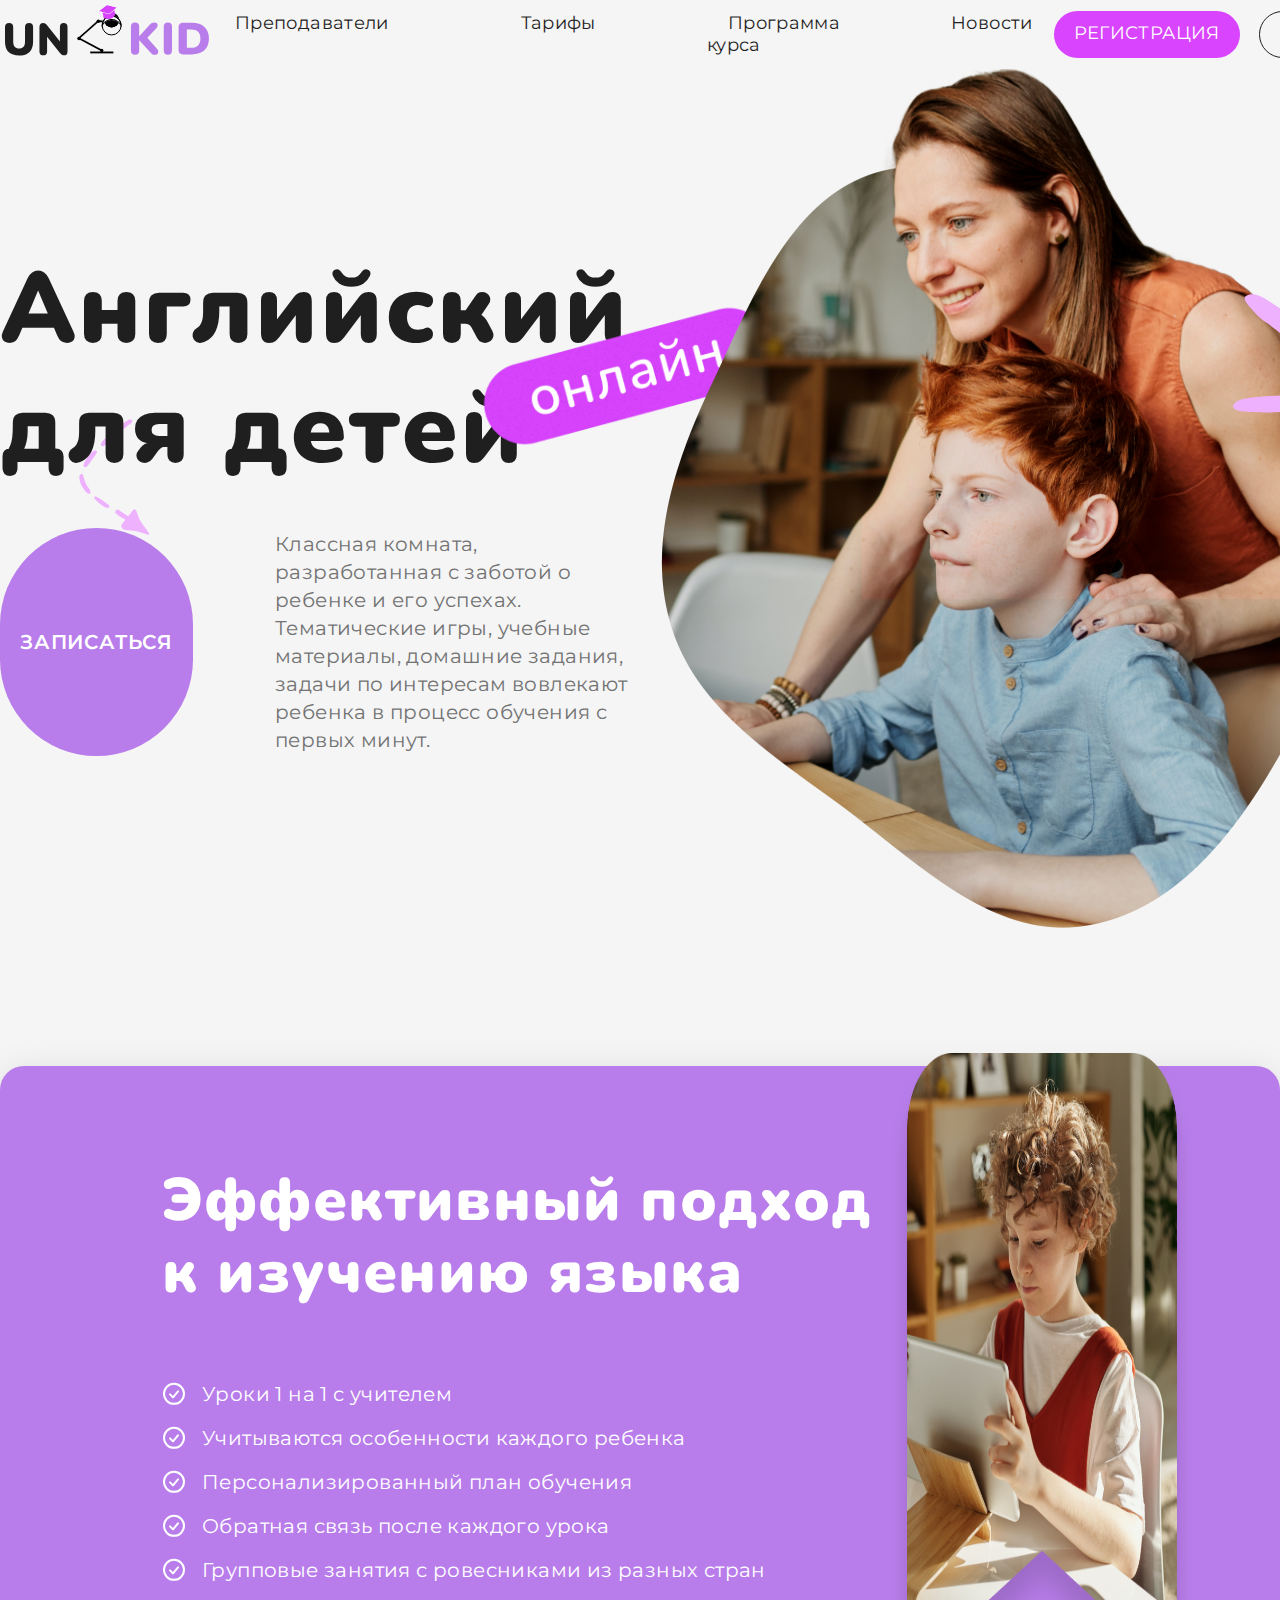
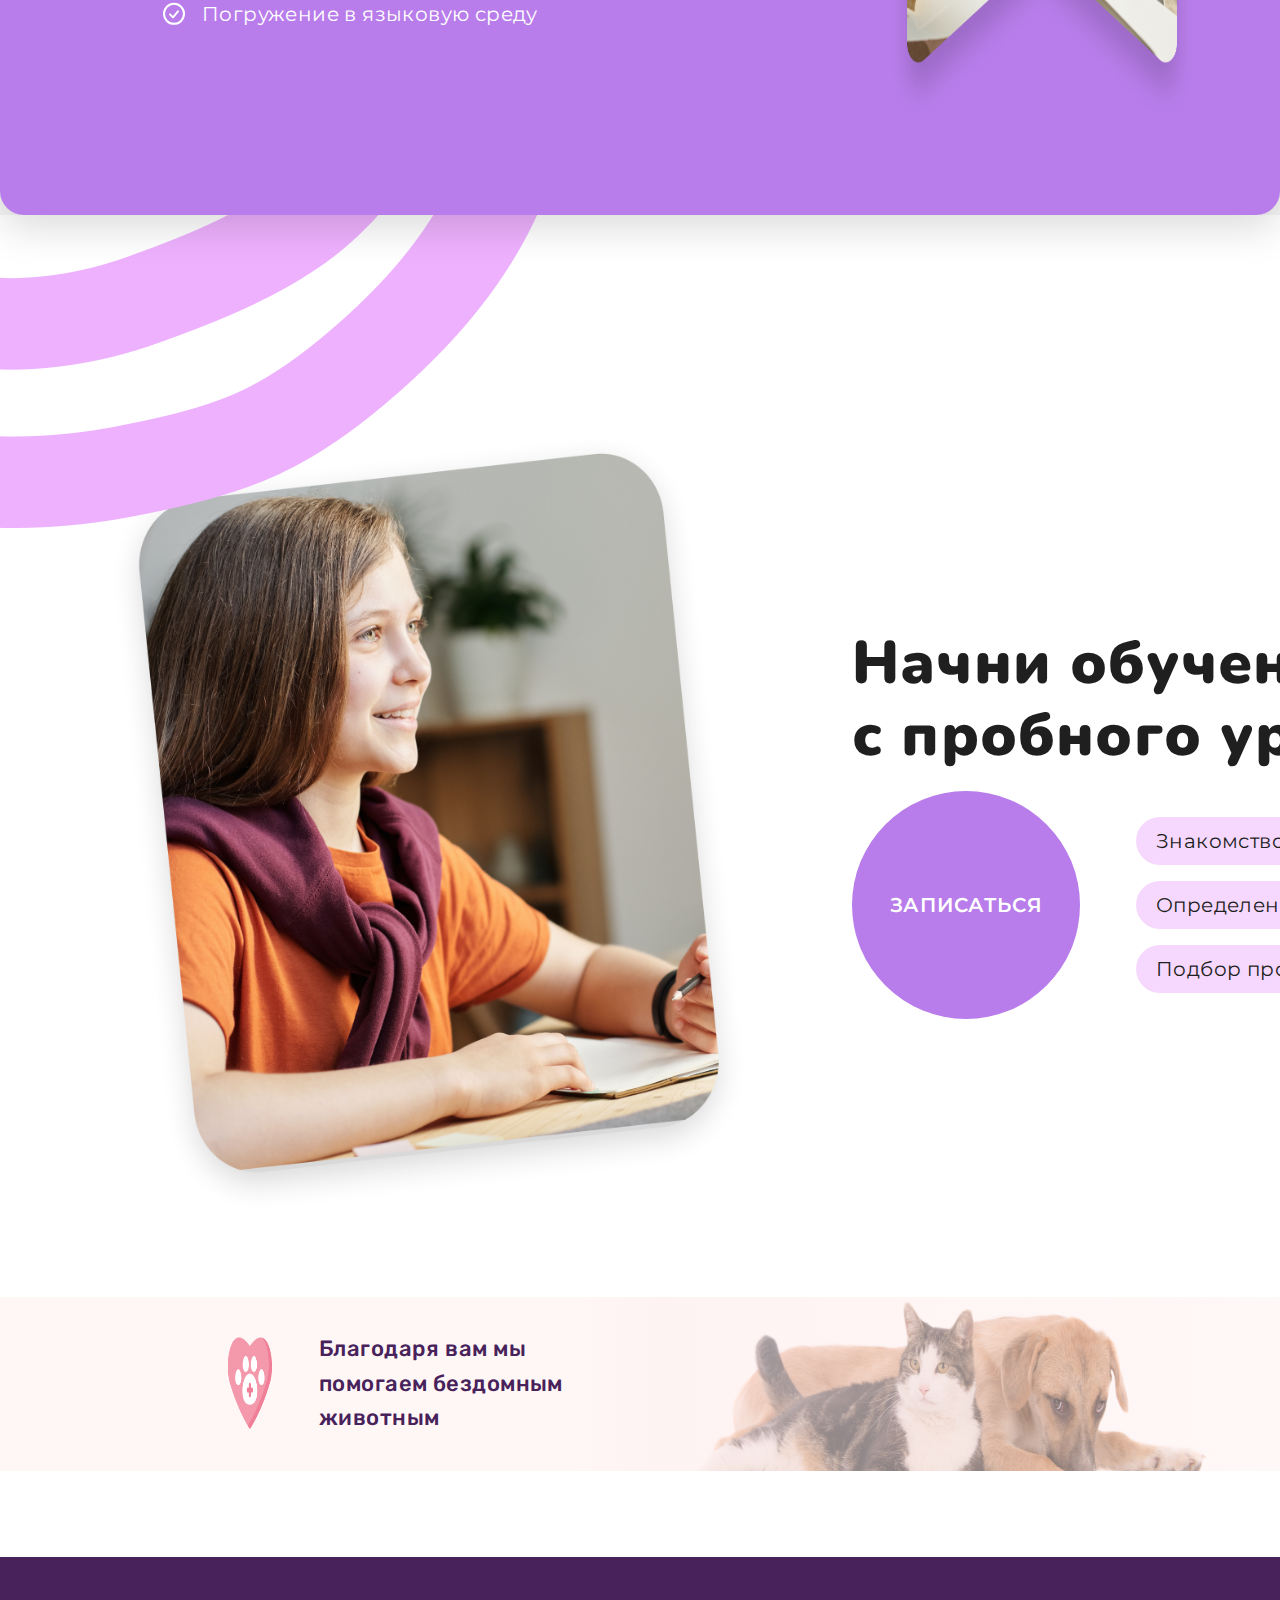
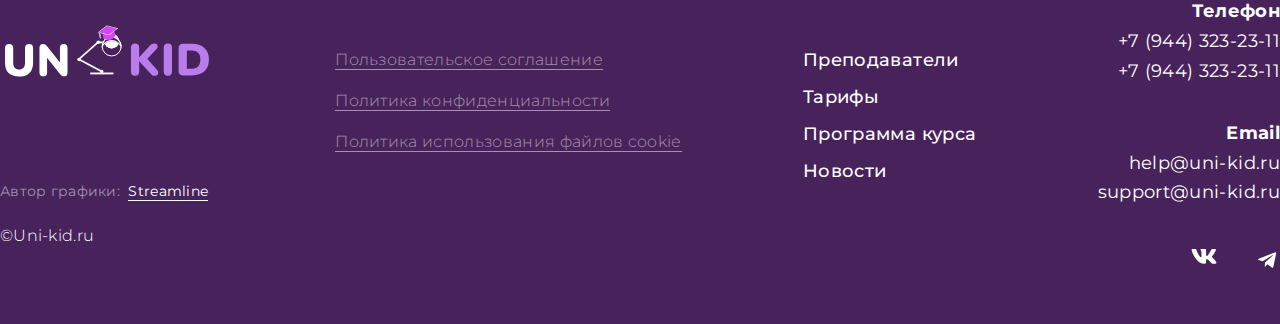
==== commit 9da508fd: "Подредактировал структуру html, переписал scss везде" ====
--- a/index.html
+++ b/index.html
@@ -1,180 +1,99 @@
 <!doctype html>
 <html lang="en">
+
 <head>
     <meta charset="UTF-8">
     <meta name="viewport"
-          content="width=device-width, user-scalable=no, initial-scale=1.0, maximum-scale=1.0, minimum-scale=1.0">
+        content="width=device-width, user-scalable=no, initial-scale=1.0, maximum-scale=1.0, minimum-scale=1.0">
     <meta http-equiv="X-UA-Compatible" content="ie=edge">
     <title>UNKID</title>
     <link rel="stylesheet" href="./css/main.css">
 </head>
+
 <body>
-<div class="wrapper">
-    <header class="header">
-        <div class="header__container container">
-            <div class="header__logo">
-                <img src="./assets/svg/header-logo.svg" alt="Логотип">
-            </div>
-            <nav class="menu">
-                <ul class="menu__list">
-                    <li class="menu__item"><a href="#">Преподаватели</a></li>
-                    <li class="menu__item"><a href="#">Тарифы</a></li>
-                    <li class="menu__item"><a href="#">Программа курса</a></li>
-                    <li class="menu__item"><a href="#">Новости</a></li>
-                </ul>
-            </nav>
-            <div class="account">
-                <div class="btn btn-primary">Регистрация</div>
-                <div class="btn btn-outline">Войти</div>
-            </div>
-        </div>
-    </header>
-    <main class="main">
-        <svg class="left-arrow icon">
-            <use xlink:href="./assets/scss/sprites.svg#left-arrow"></use>
-        </svg>
-        <div class="main__container container first-block-container">
-            <div class="main__flex-container-first">
-                <div class="main__image-container-online">
-                    <img src="./assets/images/main-online-image.png" alt="Онлайн">
+    <div class="wrapper">
+        <header class="header">
+            <div class="header__container container">
+                <div class="header__logo">
+                    <a href="./index.html">
+                        <img src="./assets/svg/header-logo.svg" alt="Логотип">
+                    </a>
                 </div>
-                <h1 class="page-heading">Английский для детей</h1>
-                <div class="main__flex-container">
-                    <div class="btn btn-circle">Записаться</div>
-                    <p class="main__description description">
-                        Классная комната, разработанная с заботой о ребенке и его успехах. Тематические игры, учебные
-                        материалы,
-                        домашние задания, задачи по интересам вовлекают ребенка в процесс обучения с первых минут.
-                    </p>
+                <nav class="menu">
+                    <ul class="menu__list">
+                        <li class="menu__item"><a href="./teachers.html">Преподаватели</a></li>
+                        <li class="menu__item"><a href="./tariffs.html">Тарифы</a></li>
+                        <li class="menu__item"><a href="#">Программа курса</a></li>
+                        <li class="menu__item"><a href="#">Новости</a></li>
+                    </ul>
+                </nav>
+                <div class="account">
+                    <div class="btn btn-primary">Регистрация</div>
+                    <div class="btn btn-outline">Войти</div>
                 </div>
             </div>
-            <div class="main__image-container">
-                <!--                <img src="./assets/images/main-page-image.png" alt="">-->
-                <svg class="sun">
-                    <use xlink:href="./assets/scss/sprites.svg#sun"></use>
-                </svg>
-            </div>
-        </div>
-        <div class="main__container container">
-            <div class="main__cards">
-                <div class="main__card">
-                    <div class="main__card-circle">
-                        <svg class="main__card-icon icon">
-                            <use xlink:href="./assets/scss/sprites.svg#school"></use>
+        </header>
+        <main class="main">
+            <svg class="left-arrow icon">
+                <use xlink:href="./assets/scss/sprites.svg#left-arrow"></use>
+            </svg>
+            <div class="main__container container">
+                <div class="preview">
+                    <div class="preview__container">
+                        <div class="preview__image">
+                            <img src="./assets/images/main-online-image.png" alt="Онлайн">
+                        </div>
+                        <h1 class="title">Английский для детей</h1>
+                        <div class="preview__content">
+                            <div class="btn btn-circle">Записаться</div>
+                            <p class="preview__description description">
+                                Классная комната, разработанная с заботой о ребенке и его успехах. Тематические игры,
+                                учебные
+                                материалы,
+                                домашние задания, задачи по интересам вовлекают ребенка в процесс обучения с первых
+                                минут.
+                            </p>
+                        </div>
+                    </div>
+                    <div class="preview__icon">
+                        <svg class="sun">
+                            <use xlink:href="./assets/scss/sprites.svg#sun"></use>
                         </svg>
                     </div>
-                    <p class="heading-bold">Эффективные методики</p>
-                    <p class="description">Мы используем эффективный метод полного физического реагирования (TPR) и
-                        Кембриджскую коммуникативную методику</p>
-                </div>
-                <div class="main__card">
-                    <div class="main__card-circle">
-                        <svg class="main__card-icon icon">
-                            <use xlink:href="./assets/scss/sprites.svg#exam"></use>
-                        </svg>
-                    </div>
-                    <p class="heading-bold">Подтверждающие экзамены</p>
-                    <p class="description">По результатам прохождения курсов наши ученики сдают внутренний экзамен и
-                        подтверждают уровень владения языком по международному стандарту.</p>
-                </div>
-                <div class="main__card">
-                    <div class="main__card-circle">
-                        <svg class="main__card-icon icon">
-                            <use xlink:href="./assets/scss/sprites.svg#document"></use>
-                        </svg>
-                    </div>
-                    <p class="heading-bold">Выпускной сертификат</p>
-                    <p class="description">У всех учеников, успешно окончивших курс, есть возможность получения
-                        сертификата об обучении.
-                    </p>
                 </div>
             </div>
-            <div class="spiral">
-                <img src="./assets/images/spiral-main.png" alt="">
-            </div>
-            <div class="violet-block">
-                <div class="violet-block__container">
-                    <p>Эффективный подход к изучению языка</p>
-                    <ul class="violet-block__list">
-                        <li class="violet-block__item">Уроки 1 на 1 с учителем</li>
-                        <li class="violet-block__item">Учитываются особенности каждого ребенка</li>
-                        <li class="violet-block__item">Персонализированный план обучения</li>
-                        <li class="violet-block__item">Обратная связь после каждого урока</li>
-                        <li class="violet-block__item">Групповые занятия с ровесниками из разных стран</li>
-                        <li class="violet-block__item">Погружение в языковую среду</li>
-                    </ul>
+            <div class="main__container container">
+                <div class="spiral">
+                    <img src="./assets/images/spiral-main.png" alt="">
                 </div>
-                <div class="violet-block__image">
-                    <img src="./assets/images/violet-block-image.png" alt="">
-                </div>
-            </div>
-            <div class="block-circle">
-                <div class="block-circle-small"></div>
-            </div>
-            <div class="annotation">
-                <div class="annotation__left">
-                    <div class="annotation__left-container">
-                        <div class="annotation__image image-container">
-                            <img src="./assets/images/circle-top-right.png" alt="">
-                            <svg class="icon icon-center">
-                                <use xlink:href="./assets/scss/sprites.svg#youtube"></use>
-                            </svg>
-                        </div>
-                        <div class="annotation-flex">
-                            <p class="annotation__heading">Индивидуальные занятия онлайн</p>
-                            <p class="description">Уроки проходят в комфортной для ребенка обстановке. Вы экономите
-                                время на поездках к репетитору и оффлайн-школы. Онлайн формат позволяет составить
-                                максимально
-                                удобный график.</p>
-                        </div>
+                <section class="how">
+                    <div class="how__container">
+                        <p>Эффективный подход к изучению языка</p>
+                        <ul class="how__list">
+                            <li class="how__list-item">Уроки 1 на 1 с учителем</li>
+                            <li class="how__list-item">Учитываются особенности каждого ребенка</li>
+                            <li class="how__list-item">Персонализированный план обучения</li>
+                            <li class="how__list-item">Обратная связь после каждого урока</li>
+                            <li class="how__list-item">Групповые занятия с ровесниками из разных стран</li>
+                            <li class="how__list-item">Погружение в языковую среду</li>
+                        </ul>
                     </div>
-                    <div class="annotation__left-container">
-                        <div class="annotation__image image-container">
-                            <img src="./assets/images/circle-top-right.png" alt="">
-                            <svg class="icon icon-center">
-                                <use xlink:href="./assets/scss/sprites.svg#highfive"></use>
-                            </svg>
-                        </div>
-                        <div class="annotation-flex">
-                            <p class="annotation__heading">Спокойствие для родителей</p>
-                            <p class="description">Подберем преподавателя, составим удобный график обучения, напомним об
-                                уроках и проконтролируем усвоение знаний. Сопроводим Вас от отправки заявки на пробный
-                                урок до завершения полного прохождения курсов.</p>
-                        </div>
+                    <div class="how__image">
+                        <img src="./assets/images/violet-block-image.png" alt="">
                     </div>
-                </div>
-                <div class="annotation__right">
-                    <div class="annotation__right-container">
-                        <div class="annotation-flex">
-                            <p class="annotation__heading">Уроки, которые нравятся детям</p>
-                            <p class="description">На уроках мы выбираем различные темы под интересы ребенка. Обучение
-                                проходит через увлекающий сюжет.</p>
-                        </div>
-                        <div class="annotation__image image-container">
-                            <img src="./assets/images/circle-top-right.png" alt="">
-                            <svg class="icon icon-center">
-                                <use xlink:href="./assets/scss/sprites.svg#like"></use>
-                            </svg>
-                        </div>
-                    </div>
-                    <div class="annotation__right-container">
-                        <div class="annotation-flex">
-                            <p class="annotation__heading">Разговорная практика</p>
-                            <p class="description">Помогаем ребенку преодолеть языковой барьер и развиваем навык
-                                говорения. На каждом уроке ученик говорит более 50% времени. Практикуем разговорный
-                                английский со сверстниками в небольших группах.</p>
-                        </div>
-                        <div class="annotation__image image-container">
-                            <img src="./assets/images/circle-top-right.png" alt="">
-                            <svg class="icon icon-center">
-                                <use xlink:href="./assets/scss/sprites.svg#smile"></use>
-                            </svg>
+                </section>
+                <div class="advantages">
+                    <div class="advantages__container">
+                        <div class="advantages__list">
+                            <div class="advantages__item"></div>
+                            <div class="advantages__item"></div>
+                            <div class="advantages__item"></div>
+                            <div class="advantages__item"></div>
                         </div>
                     </div>
                 </div>
             </div>
-
-        </div>
+    </div>
     </main>
     <section class="demo">
         <div class="demo__container">
@@ -182,13 +101,13 @@
                 <img src="./assets/images/demo-image.png" alt="">
             </div>
             <div class="demo__content">
-                <p class="page-heading">Начни обучение с пробного урока</p>
+                <p class="title">Начни обучение с пробного урока</p>
                 <div class="demo__content-container">
                     <div class="btn btn-circle">Записаться</div>
                     <div class="demo__list">
-                        <div class="demo__item">Знакомство с преподавателем</div>
-                        <div class="demo__item">Определение уровня знаний</div>
-                        <div class="demo__item">Подбор программы обучения</div>
+                        <div class="demo__list-item">Знакомство с преподавателем</div>
+                        <div class="demo__list-item">Определение уровня знаний</div>
+                        <div class="demo__list-item">Подбор программы обучения</div>
                     </div>
                 </div>
             </div>
@@ -197,19 +116,19 @@
             </svg>
         </div>
     </section>
-    <div class="animals">
+    <section class="animals">
         <div class="animals__container">
-            <div class="animals__left-content">
-                <div class="animals__image-container">
+            <div class="animals__content left-content">
+                <div class="animals__image">
                     <img src="./assets/images/heart.png" alt="Сердце">
                 </div>
                 <p>Благодаря вам мы помогаем бездомным животным</p>
             </div>
-            <div class="animals__right-content">
+            <div class="animals__content right-content">
                 <img src="./assets/images/cat-dog.png" alt="Кошка и собака">
             </div>
         </div>
-    </div>
+    </section>
     <footer class="footer">
         <div class=" footer__container container">
             <div class="footer__info">
@@ -230,8 +149,8 @@
             </div>
             <div class="menu">
                 <ul class="menu__list">
-                    <li class="menu__item"><a href="#">Преподаватели</a></li>
-                    <li class="menu__item"><a href="#">Тарифы</a></li>
+                    <li class="menu__item"><a href="./teachers.html">Преподаватели</a></li>
+                    <li class="menu__item"><a href="./tariffs.html">Тарифы</a></li>
                     <li class="menu__item"><a href="#">Программа курса</a></li>
                     <li class="menu__item"><a href="#">Новости</a></li>
                 </ul>
@@ -262,6 +181,7 @@
             </div>
         </div>
     </footer>
-</div>
+    </div>
 </body>
-</html>
+
+</html>--- a/css/main.css
+++ b/css/main.css
@@ -281,11 +281,18 @@
   align-items: center;
   justify-content: space-between;
 }
-.header__container .menu__list {
+.header .menu__list {
   display: flex;
   gap: 90px;
 }
-.header__container .menu__list .menu__item a {
+.header .menu__item a:hover {
+  color: #D342F8;
+}
+.header .menu__item a:focus {
+  color: #D342F8;
+  border: 1px solid #D844FE;
+}
+.header .menu__item a {
   font-size: 18px;
   line-height: 122%;
   letter-spacing: 0.02em;
@@ -295,14 +302,8 @@
   border: 1px solid transparent;
   transition: all 0.3s ease;
 }
-.header__container .menu__list .menu__item a:hover {
-  color: #D342F8;
-}
-.header__container .menu__list .menu__item a:focus {
-  color: #D342F8;
-  border: 1px solid #D844FE;
-}
-.header__container .account {
+
+.account {
   display: flex;
   gap: 19px;
 }
@@ -374,12 +375,12 @@
   background-color: #48225A;
   padding: 40px 0 52px 0;
 }
-.footer .footer__container {
+.footer__container {
   display: flex;
   justify-content: space-between;
   align-items: center;
 }
-.footer .footer__logo {
+.footer__logo {
   margin: 0 0 90px 0;
 }
 .footer .author {
@@ -400,7 +401,7 @@
   font-size: 16px;
   line-height: 158%;
 }
-.footer .policy .policy__list {
+.footer .policy__list {
   display: flex;
   flex-direction: column;
   gap: 16px;
@@ -711,17 +712,112 @@
   font-style: normal;
   font-display: swap;
 }
+.card {
+  background: #FFFFFF;
+  box-shadow: 0 4px 20px rgba(72, 34, 90, 0.15);
+  border-radius: 4px;
+}
+
+@font-face {
+  font-family: "Nunito";
+  src: url("../../assets/fonts/Nunito-Black.woff2") format("woff2"), url("../../assets/fonts/Nunito-Black.woff") format("woff");
+  font-weight: 900;
+  font-style: normal;
+  font-display: swap;
+}
+@font-face {
+  font-family: "Montserrat";
+  src: url("../../assets/fonts/Montserrat-Bold.woff2") format("woff2"), url("../../assets/fonts/Montserrat-Bold.woff") format("woff");
+  font-weight: bold;
+  font-style: normal;
+  font-display: swap;
+}
+@font-face {
+  font-family: "Montserrat";
+  src: url("../../assets/fonts/Montserrat-Medium.woff2") format("woff2"), url("../../assets/fonts/Montserrat-Medium.woff") format("woff");
+  font-weight: 500;
+  font-style: normal;
+  font-display: swap;
+}
+@font-face {
+  font-family: "Montserrat";
+  src: url("../../assets/fonts/Montserrat-Regular.woff2") format("woff2"), url("../../assets/fonts/Montserrat-Regular.woff") format("woff");
+  font-weight: normal;
+  font-style: normal;
+  font-display: swap;
+}
+@font-face {
+  font-family: "Montserrat";
+  src: url("../../assets/fonts/Montserrat-Light.woff2") format("woff2"), url("../../assets/fonts/Montserrat-Light.woff") format("woff");
+  font-weight: 300;
+  font-style: normal;
+  font-display: swap;
+}
+@font-face {
+  font-family: "Montserrat";
+  src: url("../../assets/fonts/Montserrat-SemiBold.woff2") format("woff2"), url("../../assets/fonts/Montserrat-SemiBold.woff") format("woff");
+  font-weight: 600;
+  font-style: normal;
+  font-display: swap;
+}
+@font-face {
+  font-family: "Rubik";
+  src: url("../../assets/fonts/Rubik-Bold.woff2") format("woff2"), url("../../assets/fonts/Rubik-Bold.woff") format("woff");
+  font-weight: bold;
+  font-style: normal;
+  font-display: swap;
+}
+@font-face {
+  font-family: "Rubik";
+  src: url("../../assets/fonts/Rubik-Regular.woff2") format("woff2"), url("../../assets/fonts/Rubik-Regular.woff") format("woff");
+  font-weight: normal;
+  font-style: normal;
+  font-display: swap;
+}
+@font-face {
+  font-family: "Rubik";
+  src: url("../../assets/fonts/Rubik-Medium.woff2") format("woff2"), url("../../assets/fonts/Rubik-Medium.woff") format("woff");
+  font-weight: 500;
+  font-style: normal;
+  font-display: swap;
+}
 .main {
   position: relative;
   z-index: 100;
 }
-.main .first-block-container {
+.main .preview {
   display: flex;
   align-items: center;
   margin-bottom: 130px;
   justify-content: space-between;
 }
-.main .main__container .main__image-container {
+.main .preview__container {
+  display: flex;
+  flex-direction: column;
+  align-items: flex-start;
+  gap: 39px;
+  position: relative;
+}
+.main .preview__image {
+  position: absolute;
+  top: 50px;
+  right: -150px;
+  width: 304px;
+}
+.main .preview__image img {
+  width: 100%;
+  height: 100%;
+}
+.main .preview__content {
+  display: flex;
+  align-items: center;
+  gap: 82px;
+}
+.main .preview__description {
+  max-width: 465px;
+  font-size: 20px;
+}
+.main .preview__icon {
   min-width: 726px;
   min-height: 867px;
   position: relative;
@@ -730,33 +826,12 @@
   background-repeat: no-repeat;
   margin: 0 -10px 0 0;
 }
-.main .main__flex-container-first {
-  display: flex;
-  flex-direction: column;
-  align-items: flex-start;
-  gap: 39px;
-  position: relative;
-}
-.main .main__flex-container-first .main__image-container-online {
-  position: absolute;
-  top: 50px;
-  right: -150px;
-  width: 304px;
-}
-.main .main__flex-container-first .main__image-container-online img {
+.main .preview__icon img {
   width: 100%;
   height: 100%;
 }
-.main .main__flex-container {
-  display: flex;
-  gap: 82px;
-}
-.main .main__description {
-  max-width: 465px;
-  font-size: 20px;
-}
 .main .left-arrow {
-  fill: #EEB1FE;
+  fill: #eeb1fe;
   position: absolute;
   top: 340px;
   left: -20px;
@@ -764,59 +839,10 @@
 .main .sun {
   width: 289px;
   height: 292px;
-  fill: #EEB1FE;
+  fill: #eeb1fe;
   position: absolute;
   top: 171px;
   right: -166px;
-}
-.main .main__cards {
-  display: flex;
-  justify-content: center;
-  gap: 116px;
-  margin-bottom: 210px;
-}
-.main .main__cards .main__card {
-  position: relative;
-  background: #FFFFFF;
-  box-shadow: 0 4px 20px rgba(72, 34, 90, 0.15);
-  border-radius: 4px;
-  width: 365px;
-  height: 382px;
-  padding: 82px 31px 0 31px;
-}
-.main .main__cards .main__card .heading-bold {
-  margin: 0 0 24px 0;
-}
-.main .main__cards .main__card .main__card-circle {
-  position: absolute;
-  top: -110px;
-  left: 112px;
-  display: flex;
-  align-items: center;
-  justify-content: center;
-}
-.main .main__cards .main__card:nth-child(1) .main__card-circle {
-  width: 138px;
-  height: 168px;
-  background-repeat: no-repeat;
-  background-image: url("../../../assets/images/circle-top-right.png");
-}
-.main .main__cards .main__card:nth-child(2) .main__card-circle {
-  width: 202px;
-  height: 138px;
-  background-repeat: no-repeat;
-  background-image: url("../../../assets/images/circle-center-left.png");
-  top: -92px;
-  left: 83px;
-}
-.main .main__cards .main__card:nth-child(3) .main__card-circle {
-  width: 138px;
-  height: 168px;
-  background-repeat: no-repeat;
-  background-image: url("../../../assets/images/circle-top-left.png");
-}
-.main .main__cards .main__card:nth-child(2) {
-  margin: -52px 0 0 0;
 }
 .main .spiral {
   position: absolute;
@@ -828,7 +854,7 @@
   width: 100%;
   height: 100%;
 }
-.main .violet-block {
+.main .how {
   display: flex;
   justify-content: space-between;
   background: #B87DEA;
@@ -837,7 +863,7 @@
   padding: 0 82px 90px 162px;
   margin: 0 0 214px 0;
 }
-.main .violet-block .violet-block__container {
+.main .how__container {
   max-width: 724px;
   display: flex;
   align-content: center;
@@ -845,7 +871,7 @@
   justify-content: center;
   gap: 72px;
 }
-.main .violet-block .violet-block__container p {
+.main .how__container p {
   font-family: "Nunito", sans-serif;
   font-weight: 900;
   font-size: 60px;
@@ -853,7 +879,7 @@
   letter-spacing: 0.02em;
   color: #FFFFFF;
 }
-.main .violet-block .violet-block__container .violet-block__item {
+.main .how__container .how__list-item {
   font-size: 20px;
   line-height: 140%;
   letter-spacing: 0.02em;
@@ -861,72 +887,20 @@
   background: url("../../../assets/svg/icon-check.svg") left no-repeat;
   padding: 0 0 0 40px;
 }
-.main .violet-block .violet-block__container .violet-block__item:not(:last-child) {
+.main .how__container .how__list-item:not(:last-child) {
   margin: 0 0 16px 0;
 }
-.main .violet-block .violet-block__image {
+.main .how__image {
   width: 510px;
   height: 681px;
   margin: -22px 0 0 0;
 }
-.main .violet-block .violet-block__image img {
+.main .how__image img {
   width: 100%;
   height: 100%;
 }
-.main .annotation {
-  display: flex;
-  height: 660px;
-  margin: 0 0 182px 0;
-  gap: 72px;
-}
-.main .annotation .annotation__image {
-  position: relative;
-}
-.main .annotation .annotation__heading {
-  margin-bottom: 40px;
-}
-.main .annotation .annotation-flex {
-  display: flex;
-  flex-direction: column;
-  align-items: flex-start;
-}
-.main .annotation .annotation__left {
-  display: flex;
-  align-items: center;
-  flex-direction: column;
-  gap: 86px;
-  max-width: 710px;
-}
-.main .annotation .annotation__left .annotation__left-container {
-  display: flex;
-  gap: 7px;
-}
-.main .annotation .annotation__left .description {
-  padding: 0 0 0 54px;
-}
-.main .annotation .annotation__right {
-  display: flex;
-  flex-direction: column;
-  gap: 86px;
-  justify-content: flex-end;
-  max-width: 686px;
-}
-.main .annotation .annotation__right .annotation-flex {
-  display: flex;
-  flex-direction: column;
-  align-items: center;
-}
-.main .annotation .annotation__right .description {
-  padding: 0 54px 0 0;
-}
-.main .annotation .annotation__right .annotation__right-container {
-  display: flex;
-}
-.main .annotation .annotation__right .annotation__heading {
-  transform: rotate(3.8deg);
-}
-
-.demo .demo__container {
+
+.demo__container {
   margin: 0 0 80px 0;
   padding: 0 70px 0 106px;
   display: flex;
@@ -936,25 +910,25 @@
   gap: 100px;
   width: 1744px;
 }
-.demo .demo__container .page-heading {
+.demo__container .title {
   font-size: 60px;
   margin: 0 0 20px 0;
   max-width: 560px;
 }
-.demo .demo__container .demo__image {
+.demo__container .demo__image {
   width: 646px;
   height: 788px;
 }
-.demo .demo__container .demo__image img {
+.demo__container .demo__image img {
   width: 100%;
   height: 100%;
 }
-.demo .demo__container .demo__content-container {
+.demo__container .demo__content-container {
   display: flex;
   align-items: center;
   gap: 56px;
 }
-.demo .demo__container .demo__list .demo__item {
+.demo__container .demo__content .demo__list-item {
   padding: 10px 20px;
   gap: 16px;
   background: rgba(238, 177, 254, 0.5);
@@ -964,7 +938,7 @@
   letter-spacing: 0.02em;
   color: #1F1F1F;
 }
-.demo .demo__container .demo__list .demo__item:not(:last-child) {
+.demo__container .demo__content .demo__list-item:not(:last-child) {
   margin: 0 0 16px 0;
 }
 .demo .flag {
@@ -975,19 +949,19 @@
   right: -70px;
 }
 
-.animals .animals__container {
-  display: flex;
-  align-items: center;
-  background: #FFF6F6;
+.animals__container {
+  display: flex;
+  align-items: center;
+  background: #fff6f6;
   margin: 0 0 86px 0;
 }
-.animals .animals__left-content {
+.animals__container .left-content {
   display: flex;
   align-items: center;
   gap: 35px;
   padding: 0 0 0 216px;
 }
-.animals .animals__left-content p {
+.animals__container .left-content p {
   font-family: "Rubik", sans-serif;
   font-weight: 500;
   font-size: 22px;
@@ -996,30 +970,30 @@
   color: #48225A;
   max-width: 365px;
 }
-.animals .animals__left-content .animals__image-container {
+.animals__container .left-content .animals__image {
   width: 156px;
   height: 93px;
 }
-.animals .animals__left-content .animals__image-container img {
+.animals__container .left-content .animals__image img {
   width: 100%;
   height: 100%;
 }
-.animals .animals__right-content {
+.animals__container .right-content {
   position: relative;
   width: 1103px;
   height: 174px;
 }
-.animals .animals__right-content img {
+.animals__container .right-content img {
   width: 100%;
   height: 100%;
 }
-.animals .animals__right-content:after {
+.animals__container .right-content:after {
   content: "";
   display: block;
   position: absolute;
   width: 100%;
   height: 100%;
-  background: linear-gradient(90deg, #FFF6F6 0%, rgba(254, 237, 236, 0.65125) 11.77%, rgba(254, 237, 236, 0.4) 100%);
+  background: linear-gradient(90deg, #fff6f6 0%, rgba(254, 237, 236, 0.65125) 11.77%, rgba(254, 237, 236, 0.4) 100%);
   top: 0;
   right: 0;
 }
@@ -1087,6 +1061,104 @@
   font-style: normal;
   font-display: swap;
 }
+.main {
+  position: relative;
+}
+.main .teachers {
+  padding: 110px 0 170px 0;
+}
+.main .teachers .title {
+  max-width: 100%;
+  text-align: center;
+  margin: 0 0 110px 0;
+}
+.main .teachers__cards {
+  display: flex;
+  flex-wrap: wrap;
+  justify-content: center;
+  align-items: center;
+  gap: 20px;
+}
+.main .teachers__card {
+  width: 493px;
+  height: 229px;
+  display: flex;
+  align-items: center;
+  margin: 0 0 20px 0;
+  cursor: pointer;
+}
+.main .teachers__card:hover {
+  background: #B87DEA;
+  transition: all 0.3s ease;
+}
+.main .teachers__card:hover .card__image {
+  filter: drop-shadow(0px 30px 40px rgba(0, 0, 0, 0.15));
+  border-radius: 8px;
+  transform: rotate(9.25deg);
+}
+.main .teachers__card:hover .card__name {
+  color: #FFFFFF;
+}
+.main .teachers__card:hover .card__info p,
+.main .teachers__card:hover span {
+  color: #FFFFFF;
+}
+.main .teachers__card:hover .card__price {
+  color: #FFFFFF;
+}
+.main .teachers .card__content {
+  padding: 48px 8px 48px 32px;
+}
+.main .teachers .card__name {
+  font-family: "Nunito", sans-serif;
+  font-weight: 900;
+  font-size: 24px;
+  line-height: 100%;
+  letter-spacing: 0.15px;
+  color: #222222;
+  margin: 0 0 24px 0;
+  transition: all 0.3s ease;
+}
+.main .teachers .card__info {
+  margin: 0 0 22px 0;
+}
+.main .teachers .card__info p {
+  display: flex;
+  justify-content: space-between;
+  line-height: 122%;
+  color: #9C9C9C;
+  margin: 0 0 4px 0;
+  transition: all 0.3s ease;
+}
+.main .teachers .card__info span {
+  line-height: 122%;
+  color: #4C4C4C;
+  transition: all 0.3s ease;
+}
+.main .teachers .card__price {
+  font-weight: 700;
+  font-size: 16px;
+  line-height: 125%;
+  letter-spacing: 0.25px;
+  color: #4C4C4C;
+  transition: all 0.3s ease;
+}
+.main .teachers .card__image {
+  transition: all 0.3s ease;
+}
+.main .teachers .card__image img {
+  width: 100%;
+  height: 100%;
+}
+.main .teachers .vzhux-icon {
+  position: absolute;
+  bottom: 2px;
+  left: -90px;
+  width: 768px;
+  height: 776px;
+  z-index: -10;
+}
+
 @font-face {
   font-family: "Nunito";
   src: url("../../assets/fonts/Nunito-Black.woff2") format("woff2"), url("../../assets/fonts/Nunito-Black.woff") format("woff");
@@ -1150,6 +1222,102 @@
   font-style: normal;
   font-display: swap;
 }
+.main .tariffs {
+  padding: 110px 0 170px 0;
+}
+.main .tariffs .title {
+  max-width: 100%;
+  text-align: center;
+  margin: 0 0 110px 0;
+}
+.main .tariffs__content {
+  display: flex;
+  align-items: center;
+  justify-content: space-around;
+}
+.main .tariffs__info-item p {
+  font-family: "Nunito", sans-serif;
+  font-weight: 900;
+  font-size: 30px;
+  line-height: 136%;
+  letter-spacing: 0.03em;
+  text-transform: uppercase;
+  color: #1F1F1F;
+  margin: 0 0 12px 0;
+}
+.main .tariffs__info-item:not(:last-child) {
+  margin: 0 0 46px 0;
+}
+.main .tariffs__btn {
+  display: flex;
+  align-items: center;
+  gap: 10px;
+}
+.main .tariffs__btn .btn {
+  padding: 14px 31px;
+  border-radius: 100px;
+}
+.main .tariffs__btn .btn:focus {
+  background: #E6A6F6;
+  color: #FFFFFF;
+  border: 1px solid #E6A6F6;
+}
+.main .tariffs__pay {
+  padding: 78px 148px 184px 148px;
+  background: #FFFFFF;
+  box-shadow: 0 4px 40px rgba(48, 48, 48, 0.1);
+  border-radius: 20px;
+  position: relative;
+}
+.main .tariffs__pay .tariffs__name {
+  font-family: "Nunito", sans-serif;
+  font-weight: 900;
+  font-size: 30px;
+  line-height: 136%;
+  letter-spacing: 0.03em;
+  text-transform: uppercase;
+  color: #1F1F1F;
+  text-align: center;
+  margin: 0 0 40px 0;
+}
+.main .tariffs__pay .tariffs__cost {
+  font-family: "Nunito", sans-serif;
+  font-weight: 900;
+  font-size: 60px;
+  line-height: 136%;
+  letter-spacing: 0.03em;
+  text-transform: uppercase;
+  color: #B87DEA;
+  text-align: center;
+  margin: 0 0 40px 0;
+}
+.main .tariffs__pay .tariffs__result {
+  display: flex;
+  gap: 60px;
+  align-items: center;
+  justify-content: center;
+}
+.main .tariffs__pay .tariffs__result .result__item {
+  font-size: 20px;
+  line-height: 120%;
+  letter-spacing: 0.03em;
+  color: #727272;
+  list-style-type: disc;
+}
+.main .tariffs__pay .btn-circle {
+  position: absolute;
+  bottom: -88px;
+  left: 231px;
+}
+.main .tariffs__pay .union-icon {
+  position: absolute;
+  top: -111px;
+  right: -98px;
+  width: 248px;
+  height: 248px;
+  z-index: -2;
+}
+
 @font-face {
   font-family: "Nunito";
   src: url("../../assets/fonts/Nunito-Black.woff2") format("woff2"), url("../../assets/fonts/Nunito-Black.woff") format("woff");
@@ -1276,6 +1444,132 @@
   font-style: normal;
   font-display: swap;
 }
+.main .payment {
+  padding: 110px 0 170px 0;
+  position: relative;
+}
+.main .payment__container {
+  max-width: 1006px;
+}
+.main .payment__title {
+  font-family: "Nunito", sans-serif;
+  font-weight: 900;
+  font-size: 24px;
+  line-height: 126%;
+  color: #111729;
+  margin: 0 0 32px 0;
+}
+.main .payment .tariffs {
+  margin: 0 0 68px 0;
+}
+.main .payment .tariffs__pay {
+  padding: 56px 84px 42px 84px;
+  max-width: 622px;
+}
+.main .payment .title {
+  max-width: 100%;
+  text-align: center;
+  margin: 0 0 110px 0;
+}
+.main .pay-method {
+  margin: 0 0 68px 0;
+}
+.main .pay-method__list {
+  display: flex;
+  gap: 10px;
+  align-items: center;
+  justify-content: space-between;
+}
+.main .pay-method__item {
+  width: 237px;
+  height: 100px;
+  padding: 10px;
+  display: flex;
+  align-items: center;
+  justify-content: center;
+  border: 1px solid rgba(0, 0, 0, 0.1);
+  border-radius: 8px;
+  cursor: pointer;
+}
+.main .pay-method__item:focus {
+  background: rgba(238, 177, 254, 0.5);
+  border: 3px solid #B87DEA;
+}
+.main .promo-code {
+  margin: 0 0 126px 0;
+}
+.main .promo-code__content {
+  display: flex;
+  align-items: center;
+}
+.main .promo-code .input-promo {
+  width: 398px;
+  height: 76px;
+  background: #f8f8f8;
+  border: 1px solid #bababa;
+  border-radius: 30px;
+}
+.main .promo-code .btn-promo {
+  width: 168px;
+  height: 76px;
+  background: #D944FF;
+  border-radius: 40px;
+  margin: 0 0 0 -74px;
+  display: flex;
+  align-items: center;
+  justify-content: center;
+}
+.main .line {
+  border: 1px solid rgba(0, 0, 0, 0.2);
+  width: 100%;
+  margin: 0 0 48px 0;
+}
+.main .total {
+  max-width: 377px;
+}
+.main .total__title {
+  margin: 0 0 74px 0;
+  display: flex;
+  justify-content: space-between;
+  align-items: center;
+}
+.main .total__title span {
+  font-family: "Nunito", sans-serif;
+  font-weight: 900;
+  font-size: 32px;
+  line-height: 138%;
+  letter-spacing: 0.03em;
+  text-transform: uppercase;
+  color: #B87DEA;
+}
+.main .total .btn {
+  width: 100%;
+  height: 76px;
+  background: #B87DEA;
+  display: flex;
+  align-items: center;
+  justify-content: center;
+}
+.main .total .sale {
+  font-size: 24px;
+  line-height: 126%;
+  color: #111729;
+  opacity: 0.5;
+  display: flex;
+  justify-content: space-between;
+  margin: 0 0 38px 0;
+}
+.main .total .sale span {
+  margin: 0 38px 0 0;
+}
+.main .flag {
+  width: 532px;
+  height: 460px;
+  position: absolute;
+  top: 522px;
+  right: -57px;
+}
+
 body {
   font-family: "Montserrat", sans-serif;
 }
@@ -1306,7 +1600,7 @@
   color: #1F1F1F;
 }
 
-.page-heading {
+.title {
   font-family: "Nunito", sans-serif;
   font-weight: 900;
   font-size: 100px;
@@ -1330,4 +1624,15 @@
   padding: 12px 32px;
 }
 
+@media (max-width: 1000px) {
+  .title {
+    font-size: 60px;
+  }
+}
+@media (max-width: 360px) {
+  .title {
+    font-size: 32px;
+  }
+}
+
 /*# sourceMappingURL=main.css.map */
